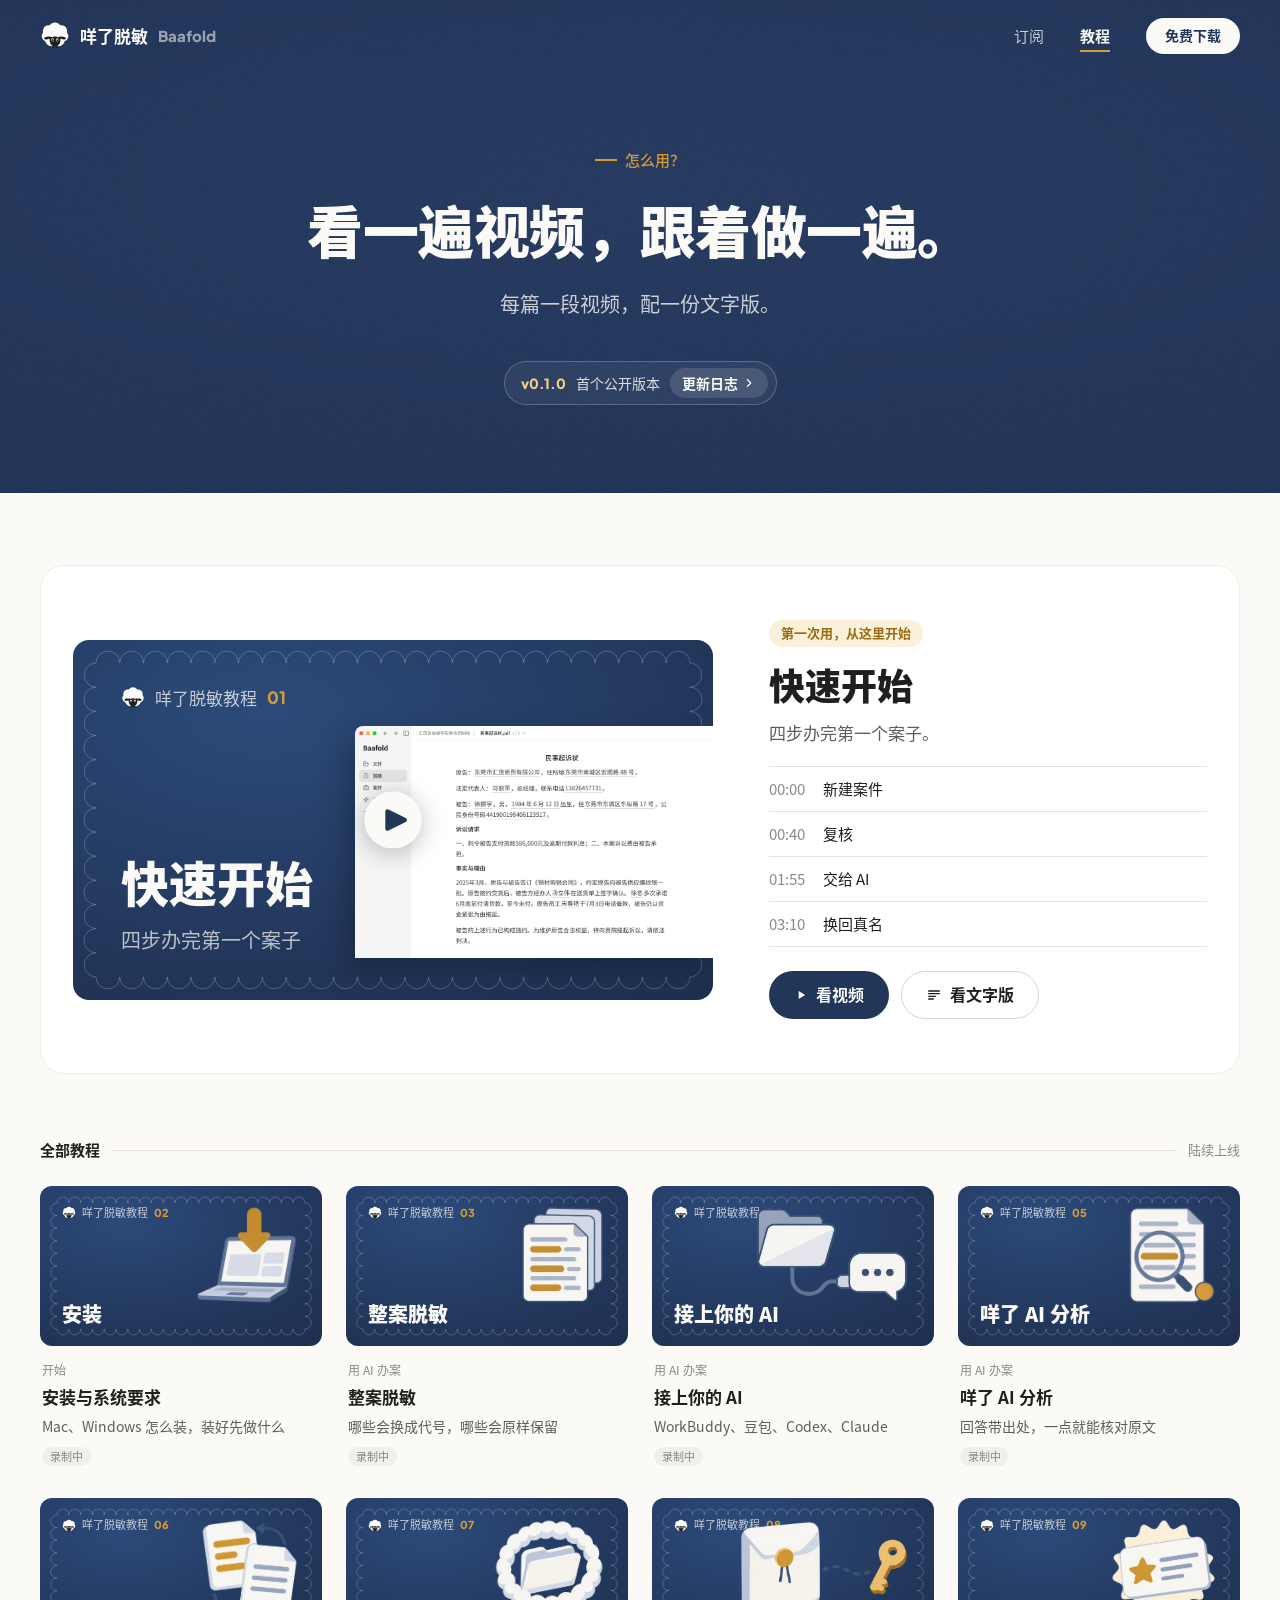
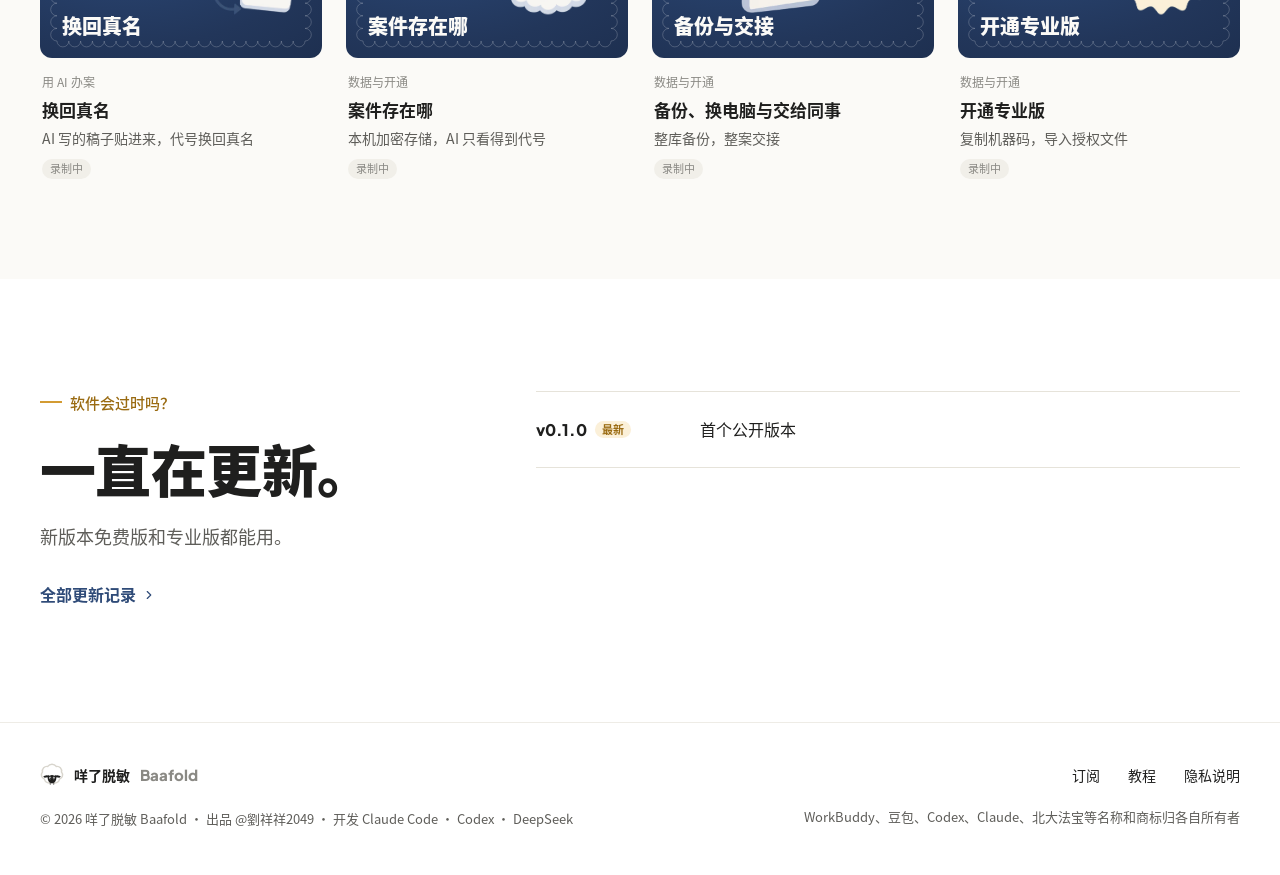
==== guide/index.html @ 8f6c22f1 "发布 v0.1.0（源码 3120e821）" ====
<!doctype html>
<html lang="zh-CN">
<head>
<meta charset="utf-8">
<meta name="viewport" content="width=device-width, initial-scale=1">
<title>教程：律师怎么安全地用 AI 办案｜咩了脱敏</title>
<meta name="description" content="咩了脱敏教程：每篇一段视频、一份文字版。快速开始四步办完第一个案子：新建案件、复核、交给 AI、换回真名。">
<link rel="canonical" href="https://www.baafold.com/guide/">
<meta property="og:title" content="教程：律师怎么安全地用 AI 办案｜咩了脱敏">
<meta property="og:description" content="咩了脱敏教程：每篇一段视频、一份文字版。快速开始四步办完第一个案子：新建案件、复核、交给 AI、换回真名。">
<meta property="og:type" content="website">
<meta property="og:site_name" content="咩了脱敏 Baafold">
<meta property="og:locale" content="zh_CN">
<meta property="og:url" content="https://www.baafold.com/guide/">
<meta property="og:image" content="https://www.baafold.com/assets/og.png">
<meta property="og:image:width" content="1200">
<meta property="og:image:height" content="630">
<meta name="theme-color" content="#22365A">
<link rel="icon" href="../assets/icons/favicon.ico" sizes="16x16 32x32 48x48">
<link rel="icon" href="../assets/icons/favicon.svg" type="image/svg+xml">
<link rel="apple-touch-icon" href="../assets/icons/apple-touch-icon.png">
<link rel="preload" href="../assets/fonts/sans-400.woff2" as="font" type="font/woff2" crossorigin>
<link rel="preload" href="../assets/fonts/sans-900.woff2" as="font" type="font/woff2" crossorigin>
<link rel="stylesheet" href="../assets/site.css">
<script>(function(){var d=document.documentElement,n=navigator;d.classList.add("js");var p=(n.userAgentData&&n.userAgentData.platform)||n.platform||"",u=n.userAgent||"";
var mob=/iPhone|iPad|iPod|Android|HarmonyOS|Mobile/i.test(u)||(/mac/i.test(p)&&n.maxTouchPoints>1);
d.setAttribute("data-os",mob?"mobile":/mac/i.test(p)?"mac":"win");
if(!(window.matchMedia&&matchMedia("(prefers-reduced-motion: reduce)").matches)&&"IntersectionObserver" in window)d.classList.add("anim");})();</script>

</head>
<body class="page-guide">
<header class="topbar is-top" data-topbar data-tone="dark">
  <div class="wrap topbar__in">
    <a class="brand" href="../index.html" aria-label="咩了脱敏首页"><svg xmlns="http://www.w3.org/2000/svg" width="30" height="29" aria-hidden="true" focusable="false" class="brand__sheep brand__sheep--d" viewBox="20 12 200 194"><rect x="99.0" y="168" width="14" height="26" rx="7.0" fill="#1F1F1E"/><rect x="127.0" y="168" width="14" height="26" rx="7.0" fill="#1F1F1E"/><path d="M155.58,40.93 A38.99,38.99 0 0 1 199.94,88.42 A36.78,36.78 0 0 1 184.11,147.64 A41.59,41.59 0 0 1 120.00,174.00 A41.59,41.59 0 0 1 55.89,147.64 A36.78,36.78 0 0 1 40.06,88.42 A38.99,38.99 0 0 1 84.42,40.93 A42.69,42.69 0 0 1 155.58,40.93 Z" fill="#FBFAF7" /><g transform="translate(0 0)"><ellipse cx="68.00" cy="126.00" rx="21.00" ry="9.00" fill="#1F1F1E" transform="rotate(-8 68.00 126.00)" /><ellipse cx="172.00" cy="126.00" rx="21.00" ry="9.00" fill="#1F1F1E" transform="rotate(8 172.00 126.00)" /><path d="M120.00,101.00 C151.08,101.00 157.00,115.76 157.00,132.16 C157.00,151.84 148.08,183.00 120.00,183.00 C91.92,183.00 83.00,151.84 83.00,132.16 C83.00,115.76 88.92,101.00 120.00,101.00 Z" fill="#1F1F1E"/><circle cx="100.00" cy="105.00" r="15.00" fill="#FBFAF7" /><circle cx="120.00" cy="99.00" r="17.00" fill="#FBFAF7" /><circle cx="140.00" cy="105.00" r="15.00" fill="#FBFAF7" /><ellipse cx="104.50" cy="138.00" rx="8.50" ry="11.00" fill="#FFFFFF" transform="rotate(0 104.50 138.00)" /><ellipse cx="105.52" cy="139.98" rx="5.61" ry="7.62" fill="#1F1F1E" transform="rotate(0 105.52 139.98)" /><circle cx="107.56" cy="135.58" r="2.04" fill="#FFFFFF" /><ellipse cx="135.50" cy="138.00" rx="8.50" ry="11.00" fill="#FFFFFF" transform="rotate(0 135.50 138.00)" /><ellipse cx="136.52" cy="139.98" rx="5.61" ry="7.62" fill="#1F1F1E" transform="rotate(0 136.52 139.98)" /><circle cx="138.56" cy="135.58" r="2.04" fill="#FFFFFF" /></g></svg><svg xmlns="http://www.w3.org/2000/svg" width="30" height="29" aria-hidden="true" focusable="false" class="brand__sheep brand__sheep--l" viewBox="20 12 200 194"><rect x="99.0" y="168" width="14" height="26" rx="7.0" fill="#1F1F1E"/><rect x="127.0" y="168" width="14" height="26" rx="7.0" fill="#1F1F1E"/><path d="M155.58,40.93 A38.99,38.99 0 0 1 199.94,88.42 A36.78,36.78 0 0 1 184.11,147.64 A41.59,41.59 0 0 1 120.00,174.00 A41.59,41.59 0 0 1 55.89,147.64 A36.78,36.78 0 0 1 40.06,88.42 A38.99,38.99 0 0 1 84.42,40.93 A42.69,42.69 0 0 1 155.58,40.93 Z" fill="#FFFFFF" stroke="#D8D5CD" stroke-width="12" /><g transform="translate(0 0)"><ellipse cx="68.00" cy="126.00" rx="21.00" ry="9.00" fill="#1F1F1E" transform="rotate(-8 68.00 126.00)" /><ellipse cx="172.00" cy="126.00" rx="21.00" ry="9.00" fill="#1F1F1E" transform="rotate(8 172.00 126.00)" /><path d="M120.00,101.00 C151.08,101.00 157.00,115.76 157.00,132.16 C157.00,151.84 148.08,183.00 120.00,183.00 C91.92,183.00 83.00,151.84 83.00,132.16 C83.00,115.76 88.92,101.00 120.00,101.00 Z" fill="#1F1F1E"/><circle cx="100.00" cy="105.00" r="15.00" fill="#FFFFFF" /><circle cx="120.00" cy="99.00" r="17.00" fill="#FFFFFF" /><circle cx="140.00" cy="105.00" r="15.00" fill="#FFFFFF" /><ellipse cx="104.50" cy="138.00" rx="8.50" ry="11.00" fill="#FFFFFF" transform="rotate(0 104.50 138.00)" /><ellipse cx="105.52" cy="139.98" rx="5.61" ry="7.62" fill="#1F1F1E" transform="rotate(0 105.52 139.98)" /><circle cx="107.56" cy="135.58" r="2.04" fill="#FFFFFF" /><ellipse cx="135.50" cy="138.00" rx="8.50" ry="11.00" fill="#FFFFFF" transform="rotate(0 135.50 138.00)" /><ellipse cx="136.52" cy="139.98" rx="5.61" ry="7.62" fill="#1F1F1E" transform="rotate(0 136.52 139.98)" /><circle cx="138.56" cy="135.58" r="2.04" fill="#FFFFFF" /></g></svg><span class="brand__zh">咩了脱敏</span><span class="brand__en">Baafold</span></a>
    <nav class="topbar__nav" aria-label="主菜单"><a class="nav-link" href="../pricing.html">订阅</a><a class="nav-link" href="../guide/index.html" aria-current="page">教程</a><a class="btn btn--light btn--sm os os-mac" href="#qr" data-qr aria-haspopup="dialog">免费下载</a><a class="btn btn--light btn--sm os os-win" href="#qr" data-qr aria-haspopup="dialog">免费下载</a><a class="btn btn--light btn--sm os os-any" href="#qr" data-qr aria-haspopup="dialog">免费下载</a></nav>
    <button class="menu-btn" type="button" aria-label="打开菜单" aria-expanded="false" aria-controls="m-menu" data-menu><svg class="ico" width="22" height="22" viewBox="0 0 24 24" fill="none" stroke="currentColor" stroke-width="2" stroke-linecap="round" stroke-linejoin="round" aria-hidden="true" focusable="false"><path d="M4 7h16M4 12h16M4 17h16"/></svg></button>
  </div>
  <nav class="m-menu" id="m-menu" aria-label="主菜单" hidden><a class="nav-link" href="../pricing.html">订阅</a><a class="nav-link" href="../guide/index.html" aria-current="page">教程</a><a class="btn btn--light btn--block os os-mac" href="#qr" data-qr aria-haspopup="dialog"><svg class="ico" width="15" height="15" viewBox="0 0 24 24" fill="currentColor" aria-hidden="true" focusable="false"><path d="M16.4 12.6c0-2.4 2-3.6 2.1-3.7-1.2-1.7-3-1.9-3.6-2-1.5-.2-3 .9-3.8.9-.8 0-2-.9-3.3-.9-1.7 0-3.3 1-4.2 2.5-1.8 3.1-.5 7.7 1.3 10.2.9 1.2 1.9 2.6 3.2 2.6 1.3-.1 1.8-.8 3.3-.8s2 .8 3.3.8c1.4 0 2.3-1.3 3.1-2.5 1-1.4 1.4-2.8 1.4-2.9 0 0-2.7-1-2.8-4.2zM14 5.3c.7-.8 1.2-2 1-3.1-1 0-2.2.7-2.9 1.5-.6.7-1.2 1.9-1 3 1.1.1 2.2-.6 2.9-1.4z"/></svg>免费下载 Mac 版</a><a class="btn btn--light btn--block os os-win" href="#qr" data-qr aria-haspopup="dialog"><svg class="ico" width="14" height="14" viewBox="0 0 24 24" fill="currentColor" aria-hidden="true" focusable="false"><path d="M3 5.5l7.5-1v7H3zM11.5 4.4L21 3v8.5h-9.5zM3 12.5h7.5v7L3 18.5zM11.5 12.5H21V21l-9.5-1.3z"/></svg>免费下载 Windows 版</a><a class="btn btn--light btn--block os os-any" href="#qr" data-qr aria-haspopup="dialog">免费下载</a></nav>
</header>
<main id="main">
<section class="g-hero ink" aria-labelledby="g1">
  <div class="wrap screen__in">
    <p class="q">怎么用？</p>
    <h1 class="h2" id="g1">看一遍视频，<br class="m-br">跟着做一遍。</h1>
    <p class="lead lead--dark">每篇一段视频，配一份文字版。</p>
    <a class="pill-log" href="../guide/changelog.html"><b class="pill-log__ver">v0.1.0</b><span class="pill-log__text">首个公开版本</span><span class="pill-log__go">更新日志<svg class="ico" width="14" height="14" viewBox="0 0 24 24" fill="none" stroke="currentColor" stroke-width="2" stroke-linecap="round" stroke-linejoin="round" aria-hidden="true" focusable="false"><path d="M9 6l6 6-6 6"/></svg></span></a>
  </div>
</section>

<section class="g-body paper">
  <div class="wrap">
    <article class="g-feature">
      <a class="g-feature__cover" href="start.html" aria-label="快速开始：看视频"><div class="cover cover--lg" data-num="01"><span class="cover__frame"><svg class="frame-svg" viewBox="0 0 620 340" preserveAspectRatio="none" aria-hidden="true" focusable="false"><path d="M13,13 A11.88,11.88 0 0 1 36.76,13.00 A11.88,11.88 0 0 1 60.52,13.00 A11.88,11.88 0 0 1 84.28,13.00 A11.88,11.88 0 0 1 108.04,13.00 A11.88,11.88 0 0 1 131.80,13.00 A11.88,11.88 0 0 1 155.56,13.00 A11.88,11.88 0 0 1 179.32,13.00 A11.88,11.88 0 0 1 203.08,13.00 A11.88,11.88 0 0 1 226.84,13.00 A11.88,11.88 0 0 1 250.60,13.00 A11.88,11.88 0 0 1 274.36,13.00 A11.88,11.88 0 0 1 298.12,13.00 A11.88,11.88 0 0 1 321.88,13.00 A11.88,11.88 0 0 1 345.64,13.00 A11.88,11.88 0 0 1 369.40,13.00 A11.88,11.88 0 0 1 393.16,13.00 A11.88,11.88 0 0 1 416.92,13.00 A11.88,11.88 0 0 1 440.68,13.00 A11.88,11.88 0 0 1 464.44,13.00 A11.88,11.88 0 0 1 488.20,13.00 A11.88,11.88 0 0 1 511.96,13.00 A11.88,11.88 0 0 1 535.72,13.00 A11.88,11.88 0 0 1 559.48,13.00 A11.88,11.88 0 0 1 583.24,13.00 A11.88,11.88 0 0 1 607.00,13.00 A12.08,12.08 0 0 1 607.00,37.15 A12.08,12.08 0 0 1 607.00,61.31 A12.08,12.08 0 0 1 607.00,85.46 A12.08,12.08 0 0 1 607.00,109.62 A12.08,12.08 0 0 1 607.00,133.77 A12.08,12.08 0 0 1 607.00,157.92 A12.08,12.08 0 0 1 607.00,182.08 A12.08,12.08 0 0 1 607.00,206.23 A12.08,12.08 0 0 1 607.00,230.38 A12.08,12.08 0 0 1 607.00,254.54 A12.08,12.08 0 0 1 607.00,278.69 A12.08,12.08 0 0 1 607.00,302.85 A12.08,12.08 0 0 1 607.00,327.00 A11.88,11.88 0 0 1 583.24,327.00 A11.88,11.88 0 0 1 559.48,327.00 A11.88,11.88 0 0 1 535.72,327.00 A11.88,11.88 0 0 1 511.96,327.00 A11.88,11.88 0 0 1 488.20,327.00 A11.88,11.88 0 0 1 464.44,327.00 A11.88,11.88 0 0 1 440.68,327.00 A11.88,11.88 0 0 1 416.92,327.00 A11.88,11.88 0 0 1 393.16,327.00 A11.88,11.88 0 0 1 369.40,327.00 A11.88,11.88 0 0 1 345.64,327.00 A11.88,11.88 0 0 1 321.88,327.00 A11.88,11.88 0 0 1 298.12,327.00 A11.88,11.88 0 0 1 274.36,327.00 A11.88,11.88 0 0 1 250.60,327.00 A11.88,11.88 0 0 1 226.84,327.00 A11.88,11.88 0 0 1 203.08,327.00 A11.88,11.88 0 0 1 179.32,327.00 A11.88,11.88 0 0 1 155.56,327.00 A11.88,11.88 0 0 1 131.80,327.00 A11.88,11.88 0 0 1 108.04,327.00 A11.88,11.88 0 0 1 84.28,327.00 A11.88,11.88 0 0 1 60.52,327.00 A11.88,11.88 0 0 1 36.76,327.00 A11.88,11.88 0 0 1 13.00,327.00 A12.08,12.08 0 0 1 13.00,302.85 A12.08,12.08 0 0 1 13.00,278.69 A12.08,12.08 0 0 1 13.00,254.54 A12.08,12.08 0 0 1 13.00,230.38 A12.08,12.08 0 0 1 13.00,206.23 A12.08,12.08 0 0 1 13.00,182.08 A12.08,12.08 0 0 1 13.00,157.92 A12.08,12.08 0 0 1 13.00,133.77 A12.08,12.08 0 0 1 13.00,109.62 A12.08,12.08 0 0 1 13.00,85.46 A12.08,12.08 0 0 1 13.00,61.31 A12.08,12.08 0 0 1 13.00,37.15 A12.08,12.08 0 0 1 13.00,13.00 Z" fill="none" stroke="rgba(251,250,247,.22)" stroke-width="1" vector-effect="non-scaling-stroke"/></svg></span><span class="cover__tag"><svg xmlns="http://www.w3.org/2000/svg" width="30" height="29" aria-hidden="true" focusable="false" viewBox="20 12 200 194"><rect x="99.0" y="168" width="14" height="26" rx="7.0" fill="#1F1F1E"/><rect x="127.0" y="168" width="14" height="26" rx="7.0" fill="#1F1F1E"/><path d="M155.58,40.93 A38.99,38.99 0 0 1 199.94,88.42 A36.78,36.78 0 0 1 184.11,147.64 A41.59,41.59 0 0 1 120.00,174.00 A41.59,41.59 0 0 1 55.89,147.64 A36.78,36.78 0 0 1 40.06,88.42 A38.99,38.99 0 0 1 84.42,40.93 A42.69,42.69 0 0 1 155.58,40.93 Z" fill="#FBFAF7" /><g transform="translate(0 0)"><ellipse cx="68.00" cy="126.00" rx="21.00" ry="9.00" fill="#1F1F1E" transform="rotate(-8 68.00 126.00)" /><ellipse cx="172.00" cy="126.00" rx="21.00" ry="9.00" fill="#1F1F1E" transform="rotate(8 172.00 126.00)" /><path d="M120.00,101.00 C151.08,101.00 157.00,115.76 157.00,132.16 C157.00,151.84 148.08,183.00 120.00,183.00 C91.92,183.00 83.00,151.84 83.00,132.16 C83.00,115.76 88.92,101.00 120.00,101.00 Z" fill="#1F1F1E"/><circle cx="100.00" cy="105.00" r="15.00" fill="#FBFAF7" /><circle cx="120.00" cy="99.00" r="17.00" fill="#FBFAF7" /><circle cx="140.00" cy="105.00" r="15.00" fill="#FBFAF7" /><ellipse cx="104.50" cy="138.00" rx="8.50" ry="11.00" fill="#FFFFFF" transform="rotate(0 104.50 138.00)" /><ellipse cx="105.52" cy="139.98" rx="5.61" ry="7.62" fill="#1F1F1E" transform="rotate(0 105.52 139.98)" /><circle cx="107.56" cy="135.58" r="2.04" fill="#FFFFFF" /><ellipse cx="135.50" cy="138.00" rx="8.50" ry="11.00" fill="#FFFFFF" transform="rotate(0 135.50 138.00)" /><ellipse cx="136.52" cy="139.98" rx="5.61" ry="7.62" fill="#1F1F1E" transform="rotate(0 136.52 139.98)" /><circle cx="138.56" cy="135.58" r="2.04" fill="#FFFFFF" /></g></svg>咩了脱敏教程 <b>01</b></span><img class="cover__shot" src="../assets/img/guide-start.webp" alt="" loading="lazy"><span class="cover__title">快速开始</span><span class="cover__sub">四步办完第一个案子</span></div><span class="play-btn play-btn--static" aria-hidden="true"><svg class="play-round" viewBox="0 0 64 64" aria-hidden="true" focusable="false"><circle cx="32" cy="32" r="32" fill="#FBFAF7"/><path class="play-round__tri" d="M25.86 22.40 L45.06 32.00 L25.86 41.60 Z" fill="#22365A" stroke="#22365A" stroke-width="4.80" stroke-linejoin="round"/></svg></span></a>
      <div class="g-feature__body">
        <span class="tag-amber">第一次用，从这里开始</span>
        <h2 class="g-feature__title">快速开始</h2>
        <p class="g-feature__desc">四步办完第一个案子。</p>
        <ol class="g-feature__steps pc-only"><li><span>00:00</span>新建案件</li><li><span>00:40</span>复核</li><li><span>01:55</span>交给 AI</li><li><span>03:10</span>换回真名</li></ol>
        <div class="g-feature__cta"><a class="btn btn--dark" href="start.html#video"><svg class="ico" width="14" height="14" viewBox="0 0 24 24" fill="currentColor" aria-hidden="true" focusable="false"><path d="M8 5v14l11-7z"/></svg>看视频</a><a class="btn btn--line" href="start.html#text"><svg class="ico" width="16" height="16" viewBox="0 0 24 24" fill="none" stroke="currentColor" stroke-width="2" stroke-linecap="round" stroke-linejoin="round" aria-hidden="true" focusable="false"><path d="M4 6h16M4 10h16M4 14h10M4 18h7"/></svg>看文字版</a></div>
      </div>
    </article>

    <p class="rule-title g-all"><b>全部教程</b><i></i><span>陆续上线</span></p>
    <div class="g-grid" data-more-wrap><article class="g-card"><div class="cover cover--sm" data-num="02"><span class="cover__frame"><svg class="frame-svg" viewBox="0 0 262 140" preserveAspectRatio="none" aria-hidden="true" focusable="false"><path d="M7,7 A5.90,5.90 0 0 1 18.81,7.00 A5.90,5.90 0 0 1 30.62,7.00 A5.90,5.90 0 0 1 42.43,7.00 A5.90,5.90 0 0 1 54.24,7.00 A5.90,5.90 0 0 1 66.05,7.00 A5.90,5.90 0 0 1 77.86,7.00 A5.90,5.90 0 0 1 89.67,7.00 A5.90,5.90 0 0 1 101.48,7.00 A5.90,5.90 0 0 1 113.29,7.00 A5.90,5.90 0 0 1 125.10,7.00 A5.90,5.90 0 0 1 136.90,7.00 A5.90,5.90 0 0 1 148.71,7.00 A5.90,5.90 0 0 1 160.52,7.00 A5.90,5.90 0 0 1 172.33,7.00 A5.90,5.90 0 0 1 184.14,7.00 A5.90,5.90 0 0 1 195.95,7.00 A5.90,5.90 0 0 1 207.76,7.00 A5.90,5.90 0 0 1 219.57,7.00 A5.90,5.90 0 0 1 231.38,7.00 A5.90,5.90 0 0 1 243.19,7.00 A5.90,5.90 0 0 1 255.00,7.00 A6.30,6.30 0 0 1 255.00,19.60 A6.30,6.30 0 0 1 255.00,32.20 A6.30,6.30 0 0 1 255.00,44.80 A6.30,6.30 0 0 1 255.00,57.40 A6.30,6.30 0 0 1 255.00,70.00 A6.30,6.30 0 0 1 255.00,82.60 A6.30,6.30 0 0 1 255.00,95.20 A6.30,6.30 0 0 1 255.00,107.80 A6.30,6.30 0 0 1 255.00,120.40 A6.30,6.30 0 0 1 255.00,133.00 A5.90,5.90 0 0 1 243.19,133.00 A5.90,5.90 0 0 1 231.38,133.00 A5.90,5.90 0 0 1 219.57,133.00 A5.90,5.90 0 0 1 207.76,133.00 A5.90,5.90 0 0 1 195.95,133.00 A5.90,5.90 0 0 1 184.14,133.00 A5.90,5.90 0 0 1 172.33,133.00 A5.90,5.90 0 0 1 160.52,133.00 A5.90,5.90 0 0 1 148.71,133.00 A5.90,5.90 0 0 1 136.90,133.00 A5.90,5.90 0 0 1 125.10,133.00 A5.90,5.90 0 0 1 113.29,133.00 A5.90,5.90 0 0 1 101.48,133.00 A5.90,5.90 0 0 1 89.67,133.00 A5.90,5.90 0 0 1 77.86,133.00 A5.90,5.90 0 0 1 66.05,133.00 A5.90,5.90 0 0 1 54.24,133.00 A5.90,5.90 0 0 1 42.43,133.00 A5.90,5.90 0 0 1 30.62,133.00 A5.90,5.90 0 0 1 18.81,133.00 A5.90,5.90 0 0 1 7.00,133.00 A6.30,6.30 0 0 1 7.00,120.40 A6.30,6.30 0 0 1 7.00,107.80 A6.30,6.30 0 0 1 7.00,95.20 A6.30,6.30 0 0 1 7.00,82.60 A6.30,6.30 0 0 1 7.00,70.00 A6.30,6.30 0 0 1 7.00,57.40 A6.30,6.30 0 0 1 7.00,44.80 A6.30,6.30 0 0 1 7.00,32.20 A6.30,6.30 0 0 1 7.00,19.60 A6.30,6.30 0 0 1 7.00,7.00 Z" fill="none" stroke="rgba(251,250,247,.2)" stroke-width="1" vector-effect="non-scaling-stroke"/></svg></span><span class="cover__tag"><svg xmlns="http://www.w3.org/2000/svg" width="30" height="29" aria-hidden="true" focusable="false" viewBox="20 12 200 194"><rect x="99.0" y="168" width="14" height="26" rx="7.0" fill="#1F1F1E"/><rect x="127.0" y="168" width="14" height="26" rx="7.0" fill="#1F1F1E"/><path d="M155.58,40.93 A38.99,38.99 0 0 1 199.94,88.42 A36.78,36.78 0 0 1 184.11,147.64 A41.59,41.59 0 0 1 120.00,174.00 A41.59,41.59 0 0 1 55.89,147.64 A36.78,36.78 0 0 1 40.06,88.42 A38.99,38.99 0 0 1 84.42,40.93 A42.69,42.69 0 0 1 155.58,40.93 Z" fill="#FBFAF7" /><g transform="translate(0 0)"><ellipse cx="68.00" cy="126.00" rx="21.00" ry="9.00" fill="#1F1F1E" transform="rotate(-8 68.00 126.00)" /><ellipse cx="172.00" cy="126.00" rx="21.00" ry="9.00" fill="#1F1F1E" transform="rotate(8 172.00 126.00)" /><path d="M120.00,101.00 C151.08,101.00 157.00,115.76 157.00,132.16 C157.00,151.84 148.08,183.00 120.00,183.00 C91.92,183.00 83.00,151.84 83.00,132.16 C83.00,115.76 88.92,101.00 120.00,101.00 Z" fill="#1F1F1E"/><circle cx="100.00" cy="105.00" r="15.00" fill="#FBFAF7" /><circle cx="120.00" cy="99.00" r="17.00" fill="#FBFAF7" /><circle cx="140.00" cy="105.00" r="15.00" fill="#FBFAF7" /><ellipse cx="104.50" cy="138.00" rx="8.50" ry="11.00" fill="#FFFFFF" transform="rotate(0 104.50 138.00)" /><ellipse cx="105.52" cy="139.98" rx="5.61" ry="7.62" fill="#1F1F1E" transform="rotate(0 105.52 139.98)" /><circle cx="107.56" cy="135.58" r="2.04" fill="#FFFFFF" /><ellipse cx="135.50" cy="138.00" rx="8.50" ry="11.00" fill="#FFFFFF" transform="rotate(0 135.50 138.00)" /><ellipse cx="136.52" cy="139.98" rx="5.61" ry="7.62" fill="#1F1F1E" transform="rotate(0 136.52 139.98)" /><circle cx="138.56" cy="135.58" r="2.04" fill="#FFFFFF" /></g></svg>咩了脱敏教程 <b>02</b></span><img class="cover__art" src="../assets/covers/02.webp" alt="" loading="lazy"><span class="cover__title">安装</span></div><div class="g-card__body"><p class="g-card__group">开始</p><h3 class="g-card__title">安装与系统要求</h3><p class="g-card__desc">Mac、Windows 怎么装，装好先做什么</p><span class="tag-rec">录制中</span></div></article><article class="g-card"><div class="cover cover--sm" data-num="03"><span class="cover__frame"><svg class="frame-svg" viewBox="0 0 262 140" preserveAspectRatio="none" aria-hidden="true" focusable="false"><path d="M7,7 A5.90,5.90 0 0 1 18.81,7.00 A5.90,5.90 0 0 1 30.62,7.00 A5.90,5.90 0 0 1 42.43,7.00 A5.90,5.90 0 0 1 54.24,7.00 A5.90,5.90 0 0 1 66.05,7.00 A5.90,5.90 0 0 1 77.86,7.00 A5.90,5.90 0 0 1 89.67,7.00 A5.90,5.90 0 0 1 101.48,7.00 A5.90,5.90 0 0 1 113.29,7.00 A5.90,5.90 0 0 1 125.10,7.00 A5.90,5.90 0 0 1 136.90,7.00 A5.90,5.90 0 0 1 148.71,7.00 A5.90,5.90 0 0 1 160.52,7.00 A5.90,5.90 0 0 1 172.33,7.00 A5.90,5.90 0 0 1 184.14,7.00 A5.90,5.90 0 0 1 195.95,7.00 A5.90,5.90 0 0 1 207.76,7.00 A5.90,5.90 0 0 1 219.57,7.00 A5.90,5.90 0 0 1 231.38,7.00 A5.90,5.90 0 0 1 243.19,7.00 A5.90,5.90 0 0 1 255.00,7.00 A6.30,6.30 0 0 1 255.00,19.60 A6.30,6.30 0 0 1 255.00,32.20 A6.30,6.30 0 0 1 255.00,44.80 A6.30,6.30 0 0 1 255.00,57.40 A6.30,6.30 0 0 1 255.00,70.00 A6.30,6.30 0 0 1 255.00,82.60 A6.30,6.30 0 0 1 255.00,95.20 A6.30,6.30 0 0 1 255.00,107.80 A6.30,6.30 0 0 1 255.00,120.40 A6.30,6.30 0 0 1 255.00,133.00 A5.90,5.90 0 0 1 243.19,133.00 A5.90,5.90 0 0 1 231.38,133.00 A5.90,5.90 0 0 1 219.57,133.00 A5.90,5.90 0 0 1 207.76,133.00 A5.90,5.90 0 0 1 195.95,133.00 A5.90,5.90 0 0 1 184.14,133.00 A5.90,5.90 0 0 1 172.33,133.00 A5.90,5.90 0 0 1 160.52,133.00 A5.90,5.90 0 0 1 148.71,133.00 A5.90,5.90 0 0 1 136.90,133.00 A5.90,5.90 0 0 1 125.10,133.00 A5.90,5.90 0 0 1 113.29,133.00 A5.90,5.90 0 0 1 101.48,133.00 A5.90,5.90 0 0 1 89.67,133.00 A5.90,5.90 0 0 1 77.86,133.00 A5.90,5.90 0 0 1 66.05,133.00 A5.90,5.90 0 0 1 54.24,133.00 A5.90,5.90 0 0 1 42.43,133.00 A5.90,5.90 0 0 1 30.62,133.00 A5.90,5.90 0 0 1 18.81,133.00 A5.90,5.90 0 0 1 7.00,133.00 A6.30,6.30 0 0 1 7.00,120.40 A6.30,6.30 0 0 1 7.00,107.80 A6.30,6.30 0 0 1 7.00,95.20 A6.30,6.30 0 0 1 7.00,82.60 A6.30,6.30 0 0 1 7.00,70.00 A6.30,6.30 0 0 1 7.00,57.40 A6.30,6.30 0 0 1 7.00,44.80 A6.30,6.30 0 0 1 7.00,32.20 A6.30,6.30 0 0 1 7.00,19.60 A6.30,6.30 0 0 1 7.00,7.00 Z" fill="none" stroke="rgba(251,250,247,.2)" stroke-width="1" vector-effect="non-scaling-stroke"/></svg></span><span class="cover__tag"><svg xmlns="http://www.w3.org/2000/svg" width="30" height="29" aria-hidden="true" focusable="false" viewBox="20 12 200 194"><rect x="99.0" y="168" width="14" height="26" rx="7.0" fill="#1F1F1E"/><rect x="127.0" y="168" width="14" height="26" rx="7.0" fill="#1F1F1E"/><path d="M155.58,40.93 A38.99,38.99 0 0 1 199.94,88.42 A36.78,36.78 0 0 1 184.11,147.64 A41.59,41.59 0 0 1 120.00,174.00 A41.59,41.59 0 0 1 55.89,147.64 A36.78,36.78 0 0 1 40.06,88.42 A38.99,38.99 0 0 1 84.42,40.93 A42.69,42.69 0 0 1 155.58,40.93 Z" fill="#FBFAF7" /><g transform="translate(0 0)"><ellipse cx="68.00" cy="126.00" rx="21.00" ry="9.00" fill="#1F1F1E" transform="rotate(-8 68.00 126.00)" /><ellipse cx="172.00" cy="126.00" rx="21.00" ry="9.00" fill="#1F1F1E" transform="rotate(8 172.00 126.00)" /><path d="M120.00,101.00 C151.08,101.00 157.00,115.76 157.00,132.16 C157.00,151.84 148.08,183.00 120.00,183.00 C91.92,183.00 83.00,151.84 83.00,132.16 C83.00,115.76 88.92,101.00 120.00,101.00 Z" fill="#1F1F1E"/><circle cx="100.00" cy="105.00" r="15.00" fill="#FBFAF7" /><circle cx="120.00" cy="99.00" r="17.00" fill="#FBFAF7" /><circle cx="140.00" cy="105.00" r="15.00" fill="#FBFAF7" /><ellipse cx="104.50" cy="138.00" rx="8.50" ry="11.00" fill="#FFFFFF" transform="rotate(0 104.50 138.00)" /><ellipse cx="105.52" cy="139.98" rx="5.61" ry="7.62" fill="#1F1F1E" transform="rotate(0 105.52 139.98)" /><circle cx="107.56" cy="135.58" r="2.04" fill="#FFFFFF" /><ellipse cx="135.50" cy="138.00" rx="8.50" ry="11.00" fill="#FFFFFF" transform="rotate(0 135.50 138.00)" /><ellipse cx="136.52" cy="139.98" rx="5.61" ry="7.62" fill="#1F1F1E" transform="rotate(0 136.52 139.98)" /><circle cx="138.56" cy="135.58" r="2.04" fill="#FFFFFF" /></g></svg>咩了脱敏教程 <b>03</b></span><img class="cover__art" src="../assets/covers/03.webp" alt="" loading="lazy"><span class="cover__title">整案脱敏</span></div><div class="g-card__body"><p class="g-card__group">用 AI 办案</p><h3 class="g-card__title">整案脱敏</h3><p class="g-card__desc">哪些会换成代号，哪些会原样保留</p><span class="tag-rec">录制中</span></div></article><article class="g-card"><div class="cover cover--sm" data-num="04"><span class="cover__frame"><svg class="frame-svg" viewBox="0 0 262 140" preserveAspectRatio="none" aria-hidden="true" focusable="false"><path d="M7,7 A5.90,5.90 0 0 1 18.81,7.00 A5.90,5.90 0 0 1 30.62,7.00 A5.90,5.90 0 0 1 42.43,7.00 A5.90,5.90 0 0 1 54.24,7.00 A5.90,5.90 0 0 1 66.05,7.00 A5.90,5.90 0 0 1 77.86,7.00 A5.90,5.90 0 0 1 89.67,7.00 A5.90,5.90 0 0 1 101.48,7.00 A5.90,5.90 0 0 1 113.29,7.00 A5.90,5.90 0 0 1 125.10,7.00 A5.90,5.90 0 0 1 136.90,7.00 A5.90,5.90 0 0 1 148.71,7.00 A5.90,5.90 0 0 1 160.52,7.00 A5.90,5.90 0 0 1 172.33,7.00 A5.90,5.90 0 0 1 184.14,7.00 A5.90,5.90 0 0 1 195.95,7.00 A5.90,5.90 0 0 1 207.76,7.00 A5.90,5.90 0 0 1 219.57,7.00 A5.90,5.90 0 0 1 231.38,7.00 A5.90,5.90 0 0 1 243.19,7.00 A5.90,5.90 0 0 1 255.00,7.00 A6.30,6.30 0 0 1 255.00,19.60 A6.30,6.30 0 0 1 255.00,32.20 A6.30,6.30 0 0 1 255.00,44.80 A6.30,6.30 0 0 1 255.00,57.40 A6.30,6.30 0 0 1 255.00,70.00 A6.30,6.30 0 0 1 255.00,82.60 A6.30,6.30 0 0 1 255.00,95.20 A6.30,6.30 0 0 1 255.00,107.80 A6.30,6.30 0 0 1 255.00,120.40 A6.30,6.30 0 0 1 255.00,133.00 A5.90,5.90 0 0 1 243.19,133.00 A5.90,5.90 0 0 1 231.38,133.00 A5.90,5.90 0 0 1 219.57,133.00 A5.90,5.90 0 0 1 207.76,133.00 A5.90,5.90 0 0 1 195.95,133.00 A5.90,5.90 0 0 1 184.14,133.00 A5.90,5.90 0 0 1 172.33,133.00 A5.90,5.90 0 0 1 160.52,133.00 A5.90,5.90 0 0 1 148.71,133.00 A5.90,5.90 0 0 1 136.90,133.00 A5.90,5.90 0 0 1 125.10,133.00 A5.90,5.90 0 0 1 113.29,133.00 A5.90,5.90 0 0 1 101.48,133.00 A5.90,5.90 0 0 1 89.67,133.00 A5.90,5.90 0 0 1 77.86,133.00 A5.90,5.90 0 0 1 66.05,133.00 A5.90,5.90 0 0 1 54.24,133.00 A5.90,5.90 0 0 1 42.43,133.00 A5.90,5.90 0 0 1 30.62,133.00 A5.90,5.90 0 0 1 18.81,133.00 A5.90,5.90 0 0 1 7.00,133.00 A6.30,6.30 0 0 1 7.00,120.40 A6.30,6.30 0 0 1 7.00,107.80 A6.30,6.30 0 0 1 7.00,95.20 A6.30,6.30 0 0 1 7.00,82.60 A6.30,6.30 0 0 1 7.00,70.00 A6.30,6.30 0 0 1 7.00,57.40 A6.30,6.30 0 0 1 7.00,44.80 A6.30,6.30 0 0 1 7.00,32.20 A6.30,6.30 0 0 1 7.00,19.60 A6.30,6.30 0 0 1 7.00,7.00 Z" fill="none" stroke="rgba(251,250,247,.2)" stroke-width="1" vector-effect="non-scaling-stroke"/></svg></span><span class="cover__tag"><svg xmlns="http://www.w3.org/2000/svg" width="30" height="29" aria-hidden="true" focusable="false" viewBox="20 12 200 194"><rect x="99.0" y="168" width="14" height="26" rx="7.0" fill="#1F1F1E"/><rect x="127.0" y="168" width="14" height="26" rx="7.0" fill="#1F1F1E"/><path d="M155.58,40.93 A38.99,38.99 0 0 1 199.94,88.42 A36.78,36.78 0 0 1 184.11,147.64 A41.59,41.59 0 0 1 120.00,174.00 A41.59,41.59 0 0 1 55.89,147.64 A36.78,36.78 0 0 1 40.06,88.42 A38.99,38.99 0 0 1 84.42,40.93 A42.69,42.69 0 0 1 155.58,40.93 Z" fill="#FBFAF7" /><g transform="translate(0 0)"><ellipse cx="68.00" cy="126.00" rx="21.00" ry="9.00" fill="#1F1F1E" transform="rotate(-8 68.00 126.00)" /><ellipse cx="172.00" cy="126.00" rx="21.00" ry="9.00" fill="#1F1F1E" transform="rotate(8 172.00 126.00)" /><path d="M120.00,101.00 C151.08,101.00 157.00,115.76 157.00,132.16 C157.00,151.84 148.08,183.00 120.00,183.00 C91.92,183.00 83.00,151.84 83.00,132.16 C83.00,115.76 88.92,101.00 120.00,101.00 Z" fill="#1F1F1E"/><circle cx="100.00" cy="105.00" r="15.00" fill="#FBFAF7" /><circle cx="120.00" cy="99.00" r="17.00" fill="#FBFAF7" /><circle cx="140.00" cy="105.00" r="15.00" fill="#FBFAF7" /><ellipse cx="104.50" cy="138.00" rx="8.50" ry="11.00" fill="#FFFFFF" transform="rotate(0 104.50 138.00)" /><ellipse cx="105.52" cy="139.98" rx="5.61" ry="7.62" fill="#1F1F1E" transform="rotate(0 105.52 139.98)" /><circle cx="107.56" cy="135.58" r="2.04" fill="#FFFFFF" /><ellipse cx="135.50" cy="138.00" rx="8.50" ry="11.00" fill="#FFFFFF" transform="rotate(0 135.50 138.00)" /><ellipse cx="136.52" cy="139.98" rx="5.61" ry="7.62" fill="#1F1F1E" transform="rotate(0 136.52 139.98)" /><circle cx="138.56" cy="135.58" r="2.04" fill="#FFFFFF" /></g></svg>咩了脱敏教程 <b>04</b></span><img class="cover__art" src="../assets/covers/04.webp" alt="" loading="lazy"><span class="cover__title">接上你的 AI</span></div><div class="g-card__body"><p class="g-card__group">用 AI 办案</p><h3 class="g-card__title">接上你的 AI</h3><p class="g-card__desc">WorkBuddy、豆包、Codex、Claude</p><span class="tag-rec">录制中</span></div></article><article class="g-card g-card--fade"><div class="cover cover--sm" data-num="05"><span class="cover__frame"><svg class="frame-svg" viewBox="0 0 262 140" preserveAspectRatio="none" aria-hidden="true" focusable="false"><path d="M7,7 A5.90,5.90 0 0 1 18.81,7.00 A5.90,5.90 0 0 1 30.62,7.00 A5.90,5.90 0 0 1 42.43,7.00 A5.90,5.90 0 0 1 54.24,7.00 A5.90,5.90 0 0 1 66.05,7.00 A5.90,5.90 0 0 1 77.86,7.00 A5.90,5.90 0 0 1 89.67,7.00 A5.90,5.90 0 0 1 101.48,7.00 A5.90,5.90 0 0 1 113.29,7.00 A5.90,5.90 0 0 1 125.10,7.00 A5.90,5.90 0 0 1 136.90,7.00 A5.90,5.90 0 0 1 148.71,7.00 A5.90,5.90 0 0 1 160.52,7.00 A5.90,5.90 0 0 1 172.33,7.00 A5.90,5.90 0 0 1 184.14,7.00 A5.90,5.90 0 0 1 195.95,7.00 A5.90,5.90 0 0 1 207.76,7.00 A5.90,5.90 0 0 1 219.57,7.00 A5.90,5.90 0 0 1 231.38,7.00 A5.90,5.90 0 0 1 243.19,7.00 A5.90,5.90 0 0 1 255.00,7.00 A6.30,6.30 0 0 1 255.00,19.60 A6.30,6.30 0 0 1 255.00,32.20 A6.30,6.30 0 0 1 255.00,44.80 A6.30,6.30 0 0 1 255.00,57.40 A6.30,6.30 0 0 1 255.00,70.00 A6.30,6.30 0 0 1 255.00,82.60 A6.30,6.30 0 0 1 255.00,95.20 A6.30,6.30 0 0 1 255.00,107.80 A6.30,6.30 0 0 1 255.00,120.40 A6.30,6.30 0 0 1 255.00,133.00 A5.90,5.90 0 0 1 243.19,133.00 A5.90,5.90 0 0 1 231.38,133.00 A5.90,5.90 0 0 1 219.57,133.00 A5.90,5.90 0 0 1 207.76,133.00 A5.90,5.90 0 0 1 195.95,133.00 A5.90,5.90 0 0 1 184.14,133.00 A5.90,5.90 0 0 1 172.33,133.00 A5.90,5.90 0 0 1 160.52,133.00 A5.90,5.90 0 0 1 148.71,133.00 A5.90,5.90 0 0 1 136.90,133.00 A5.90,5.90 0 0 1 125.10,133.00 A5.90,5.90 0 0 1 113.29,133.00 A5.90,5.90 0 0 1 101.48,133.00 A5.90,5.90 0 0 1 89.67,133.00 A5.90,5.90 0 0 1 77.86,133.00 A5.90,5.90 0 0 1 66.05,133.00 A5.90,5.90 0 0 1 54.24,133.00 A5.90,5.90 0 0 1 42.43,133.00 A5.90,5.90 0 0 1 30.62,133.00 A5.90,5.90 0 0 1 18.81,133.00 A5.90,5.90 0 0 1 7.00,133.00 A6.30,6.30 0 0 1 7.00,120.40 A6.30,6.30 0 0 1 7.00,107.80 A6.30,6.30 0 0 1 7.00,95.20 A6.30,6.30 0 0 1 7.00,82.60 A6.30,6.30 0 0 1 7.00,70.00 A6.30,6.30 0 0 1 7.00,57.40 A6.30,6.30 0 0 1 7.00,44.80 A6.30,6.30 0 0 1 7.00,32.20 A6.30,6.30 0 0 1 7.00,19.60 A6.30,6.30 0 0 1 7.00,7.00 Z" fill="none" stroke="rgba(251,250,247,.2)" stroke-width="1" vector-effect="non-scaling-stroke"/></svg></span><span class="cover__tag"><svg xmlns="http://www.w3.org/2000/svg" width="30" height="29" aria-hidden="true" focusable="false" viewBox="20 12 200 194"><rect x="99.0" y="168" width="14" height="26" rx="7.0" fill="#1F1F1E"/><rect x="127.0" y="168" width="14" height="26" rx="7.0" fill="#1F1F1E"/><path d="M155.58,40.93 A38.99,38.99 0 0 1 199.94,88.42 A36.78,36.78 0 0 1 184.11,147.64 A41.59,41.59 0 0 1 120.00,174.00 A41.59,41.59 0 0 1 55.89,147.64 A36.78,36.78 0 0 1 40.06,88.42 A38.99,38.99 0 0 1 84.42,40.93 A42.69,42.69 0 0 1 155.58,40.93 Z" fill="#FBFAF7" /><g transform="translate(0 0)"><ellipse cx="68.00" cy="126.00" rx="21.00" ry="9.00" fill="#1F1F1E" transform="rotate(-8 68.00 126.00)" /><ellipse cx="172.00" cy="126.00" rx="21.00" ry="9.00" fill="#1F1F1E" transform="rotate(8 172.00 126.00)" /><path d="M120.00,101.00 C151.08,101.00 157.00,115.76 157.00,132.16 C157.00,151.84 148.08,183.00 120.00,183.00 C91.92,183.00 83.00,151.84 83.00,132.16 C83.00,115.76 88.92,101.00 120.00,101.00 Z" fill="#1F1F1E"/><circle cx="100.00" cy="105.00" r="15.00" fill="#FBFAF7" /><circle cx="120.00" cy="99.00" r="17.00" fill="#FBFAF7" /><circle cx="140.00" cy="105.00" r="15.00" fill="#FBFAF7" /><ellipse cx="104.50" cy="138.00" rx="8.50" ry="11.00" fill="#FFFFFF" transform="rotate(0 104.50 138.00)" /><ellipse cx="105.52" cy="139.98" rx="5.61" ry="7.62" fill="#1F1F1E" transform="rotate(0 105.52 139.98)" /><circle cx="107.56" cy="135.58" r="2.04" fill="#FFFFFF" /><ellipse cx="135.50" cy="138.00" rx="8.50" ry="11.00" fill="#FFFFFF" transform="rotate(0 135.50 138.00)" /><ellipse cx="136.52" cy="139.98" rx="5.61" ry="7.62" fill="#1F1F1E" transform="rotate(0 136.52 139.98)" /><circle cx="138.56" cy="135.58" r="2.04" fill="#FFFFFF" /></g></svg>咩了脱敏教程 <b>05</b></span><img class="cover__art" src="../assets/covers/05.webp" alt="" loading="lazy"><span class="cover__title">咩了 AI 分析</span></div><div class="g-card__body"><p class="g-card__group">用 AI 办案</p><h3 class="g-card__title">咩了 AI 分析</h3><p class="g-card__desc">回答带出处，一点就能核对原文</p><span class="tag-rec">录制中</span></div></article><div class="more" data-more><div class="more__in"><article class="g-card"><div class="cover cover--sm" data-num="06"><span class="cover__frame"><svg class="frame-svg" viewBox="0 0 262 140" preserveAspectRatio="none" aria-hidden="true" focusable="false"><path d="M7,7 A5.90,5.90 0 0 1 18.81,7.00 A5.90,5.90 0 0 1 30.62,7.00 A5.90,5.90 0 0 1 42.43,7.00 A5.90,5.90 0 0 1 54.24,7.00 A5.90,5.90 0 0 1 66.05,7.00 A5.90,5.90 0 0 1 77.86,7.00 A5.90,5.90 0 0 1 89.67,7.00 A5.90,5.90 0 0 1 101.48,7.00 A5.90,5.90 0 0 1 113.29,7.00 A5.90,5.90 0 0 1 125.10,7.00 A5.90,5.90 0 0 1 136.90,7.00 A5.90,5.90 0 0 1 148.71,7.00 A5.90,5.90 0 0 1 160.52,7.00 A5.90,5.90 0 0 1 172.33,7.00 A5.90,5.90 0 0 1 184.14,7.00 A5.90,5.90 0 0 1 195.95,7.00 A5.90,5.90 0 0 1 207.76,7.00 A5.90,5.90 0 0 1 219.57,7.00 A5.90,5.90 0 0 1 231.38,7.00 A5.90,5.90 0 0 1 243.19,7.00 A5.90,5.90 0 0 1 255.00,7.00 A6.30,6.30 0 0 1 255.00,19.60 A6.30,6.30 0 0 1 255.00,32.20 A6.30,6.30 0 0 1 255.00,44.80 A6.30,6.30 0 0 1 255.00,57.40 A6.30,6.30 0 0 1 255.00,70.00 A6.30,6.30 0 0 1 255.00,82.60 A6.30,6.30 0 0 1 255.00,95.20 A6.30,6.30 0 0 1 255.00,107.80 A6.30,6.30 0 0 1 255.00,120.40 A6.30,6.30 0 0 1 255.00,133.00 A5.90,5.90 0 0 1 243.19,133.00 A5.90,5.90 0 0 1 231.38,133.00 A5.90,5.90 0 0 1 219.57,133.00 A5.90,5.90 0 0 1 207.76,133.00 A5.90,5.90 0 0 1 195.95,133.00 A5.90,5.90 0 0 1 184.14,133.00 A5.90,5.90 0 0 1 172.33,133.00 A5.90,5.90 0 0 1 160.52,133.00 A5.90,5.90 0 0 1 148.71,133.00 A5.90,5.90 0 0 1 136.90,133.00 A5.90,5.90 0 0 1 125.10,133.00 A5.90,5.90 0 0 1 113.29,133.00 A5.90,5.90 0 0 1 101.48,133.00 A5.90,5.90 0 0 1 89.67,133.00 A5.90,5.90 0 0 1 77.86,133.00 A5.90,5.90 0 0 1 66.05,133.00 A5.90,5.90 0 0 1 54.24,133.00 A5.90,5.90 0 0 1 42.43,133.00 A5.90,5.90 0 0 1 30.62,133.00 A5.90,5.90 0 0 1 18.81,133.00 A5.90,5.90 0 0 1 7.00,133.00 A6.30,6.30 0 0 1 7.00,120.40 A6.30,6.30 0 0 1 7.00,107.80 A6.30,6.30 0 0 1 7.00,95.20 A6.30,6.30 0 0 1 7.00,82.60 A6.30,6.30 0 0 1 7.00,70.00 A6.30,6.30 0 0 1 7.00,57.40 A6.30,6.30 0 0 1 7.00,44.80 A6.30,6.30 0 0 1 7.00,32.20 A6.30,6.30 0 0 1 7.00,19.60 A6.30,6.30 0 0 1 7.00,7.00 Z" fill="none" stroke="rgba(251,250,247,.2)" stroke-width="1" vector-effect="non-scaling-stroke"/></svg></span><span class="cover__tag"><svg xmlns="http://www.w3.org/2000/svg" width="30" height="29" aria-hidden="true" focusable="false" viewBox="20 12 200 194"><rect x="99.0" y="168" width="14" height="26" rx="7.0" fill="#1F1F1E"/><rect x="127.0" y="168" width="14" height="26" rx="7.0" fill="#1F1F1E"/><path d="M155.58,40.93 A38.99,38.99 0 0 1 199.94,88.42 A36.78,36.78 0 0 1 184.11,147.64 A41.59,41.59 0 0 1 120.00,174.00 A41.59,41.59 0 0 1 55.89,147.64 A36.78,36.78 0 0 1 40.06,88.42 A38.99,38.99 0 0 1 84.42,40.93 A42.69,42.69 0 0 1 155.58,40.93 Z" fill="#FBFAF7" /><g transform="translate(0 0)"><ellipse cx="68.00" cy="126.00" rx="21.00" ry="9.00" fill="#1F1F1E" transform="rotate(-8 68.00 126.00)" /><ellipse cx="172.00" cy="126.00" rx="21.00" ry="9.00" fill="#1F1F1E" transform="rotate(8 172.00 126.00)" /><path d="M120.00,101.00 C151.08,101.00 157.00,115.76 157.00,132.16 C157.00,151.84 148.08,183.00 120.00,183.00 C91.92,183.00 83.00,151.84 83.00,132.16 C83.00,115.76 88.92,101.00 120.00,101.00 Z" fill="#1F1F1E"/><circle cx="100.00" cy="105.00" r="15.00" fill="#FBFAF7" /><circle cx="120.00" cy="99.00" r="17.00" fill="#FBFAF7" /><circle cx="140.00" cy="105.00" r="15.00" fill="#FBFAF7" /><ellipse cx="104.50" cy="138.00" rx="8.50" ry="11.00" fill="#FFFFFF" transform="rotate(0 104.50 138.00)" /><ellipse cx="105.52" cy="139.98" rx="5.61" ry="7.62" fill="#1F1F1E" transform="rotate(0 105.52 139.98)" /><circle cx="107.56" cy="135.58" r="2.04" fill="#FFFFFF" /><ellipse cx="135.50" cy="138.00" rx="8.50" ry="11.00" fill="#FFFFFF" transform="rotate(0 135.50 138.00)" /><ellipse cx="136.52" cy="139.98" rx="5.61" ry="7.62" fill="#1F1F1E" transform="rotate(0 136.52 139.98)" /><circle cx="138.56" cy="135.58" r="2.04" fill="#FFFFFF" /></g></svg>咩了脱敏教程 <b>06</b></span><img class="cover__art" src="../assets/covers/06.webp" alt="" loading="lazy"><span class="cover__title">换回真名</span></div><div class="g-card__body"><p class="g-card__group">用 AI 办案</p><h3 class="g-card__title">换回真名</h3><p class="g-card__desc">AI 写的稿子贴进来，代号换回真名</p><span class="tag-rec">录制中</span></div></article><article class="g-card"><div class="cover cover--sm" data-num="07"><span class="cover__frame"><svg class="frame-svg" viewBox="0 0 262 140" preserveAspectRatio="none" aria-hidden="true" focusable="false"><path d="M7,7 A5.90,5.90 0 0 1 18.81,7.00 A5.90,5.90 0 0 1 30.62,7.00 A5.90,5.90 0 0 1 42.43,7.00 A5.90,5.90 0 0 1 54.24,7.00 A5.90,5.90 0 0 1 66.05,7.00 A5.90,5.90 0 0 1 77.86,7.00 A5.90,5.90 0 0 1 89.67,7.00 A5.90,5.90 0 0 1 101.48,7.00 A5.90,5.90 0 0 1 113.29,7.00 A5.90,5.90 0 0 1 125.10,7.00 A5.90,5.90 0 0 1 136.90,7.00 A5.90,5.90 0 0 1 148.71,7.00 A5.90,5.90 0 0 1 160.52,7.00 A5.90,5.90 0 0 1 172.33,7.00 A5.90,5.90 0 0 1 184.14,7.00 A5.90,5.90 0 0 1 195.95,7.00 A5.90,5.90 0 0 1 207.76,7.00 A5.90,5.90 0 0 1 219.57,7.00 A5.90,5.90 0 0 1 231.38,7.00 A5.90,5.90 0 0 1 243.19,7.00 A5.90,5.90 0 0 1 255.00,7.00 A6.30,6.30 0 0 1 255.00,19.60 A6.30,6.30 0 0 1 255.00,32.20 A6.30,6.30 0 0 1 255.00,44.80 A6.30,6.30 0 0 1 255.00,57.40 A6.30,6.30 0 0 1 255.00,70.00 A6.30,6.30 0 0 1 255.00,82.60 A6.30,6.30 0 0 1 255.00,95.20 A6.30,6.30 0 0 1 255.00,107.80 A6.30,6.30 0 0 1 255.00,120.40 A6.30,6.30 0 0 1 255.00,133.00 A5.90,5.90 0 0 1 243.19,133.00 A5.90,5.90 0 0 1 231.38,133.00 A5.90,5.90 0 0 1 219.57,133.00 A5.90,5.90 0 0 1 207.76,133.00 A5.90,5.90 0 0 1 195.95,133.00 A5.90,5.90 0 0 1 184.14,133.00 A5.90,5.90 0 0 1 172.33,133.00 A5.90,5.90 0 0 1 160.52,133.00 A5.90,5.90 0 0 1 148.71,133.00 A5.90,5.90 0 0 1 136.90,133.00 A5.90,5.90 0 0 1 125.10,133.00 A5.90,5.90 0 0 1 113.29,133.00 A5.90,5.90 0 0 1 101.48,133.00 A5.90,5.90 0 0 1 89.67,133.00 A5.90,5.90 0 0 1 77.86,133.00 A5.90,5.90 0 0 1 66.05,133.00 A5.90,5.90 0 0 1 54.24,133.00 A5.90,5.90 0 0 1 42.43,133.00 A5.90,5.90 0 0 1 30.62,133.00 A5.90,5.90 0 0 1 18.81,133.00 A5.90,5.90 0 0 1 7.00,133.00 A6.30,6.30 0 0 1 7.00,120.40 A6.30,6.30 0 0 1 7.00,107.80 A6.30,6.30 0 0 1 7.00,95.20 A6.30,6.30 0 0 1 7.00,82.60 A6.30,6.30 0 0 1 7.00,70.00 A6.30,6.30 0 0 1 7.00,57.40 A6.30,6.30 0 0 1 7.00,44.80 A6.30,6.30 0 0 1 7.00,32.20 A6.30,6.30 0 0 1 7.00,19.60 A6.30,6.30 0 0 1 7.00,7.00 Z" fill="none" stroke="rgba(251,250,247,.2)" stroke-width="1" vector-effect="non-scaling-stroke"/></svg></span><span class="cover__tag"><svg xmlns="http://www.w3.org/2000/svg" width="30" height="29" aria-hidden="true" focusable="false" viewBox="20 12 200 194"><rect x="99.0" y="168" width="14" height="26" rx="7.0" fill="#1F1F1E"/><rect x="127.0" y="168" width="14" height="26" rx="7.0" fill="#1F1F1E"/><path d="M155.58,40.93 A38.99,38.99 0 0 1 199.94,88.42 A36.78,36.78 0 0 1 184.11,147.64 A41.59,41.59 0 0 1 120.00,174.00 A41.59,41.59 0 0 1 55.89,147.64 A36.78,36.78 0 0 1 40.06,88.42 A38.99,38.99 0 0 1 84.42,40.93 A42.69,42.69 0 0 1 155.58,40.93 Z" fill="#FBFAF7" /><g transform="translate(0 0)"><ellipse cx="68.00" cy="126.00" rx="21.00" ry="9.00" fill="#1F1F1E" transform="rotate(-8 68.00 126.00)" /><ellipse cx="172.00" cy="126.00" rx="21.00" ry="9.00" fill="#1F1F1E" transform="rotate(8 172.00 126.00)" /><path d="M120.00,101.00 C151.08,101.00 157.00,115.76 157.00,132.16 C157.00,151.84 148.08,183.00 120.00,183.00 C91.92,183.00 83.00,151.84 83.00,132.16 C83.00,115.76 88.92,101.00 120.00,101.00 Z" fill="#1F1F1E"/><circle cx="100.00" cy="105.00" r="15.00" fill="#FBFAF7" /><circle cx="120.00" cy="99.00" r="17.00" fill="#FBFAF7" /><circle cx="140.00" cy="105.00" r="15.00" fill="#FBFAF7" /><ellipse cx="104.50" cy="138.00" rx="8.50" ry="11.00" fill="#FFFFFF" transform="rotate(0 104.50 138.00)" /><ellipse cx="105.52" cy="139.98" rx="5.61" ry="7.62" fill="#1F1F1E" transform="rotate(0 105.52 139.98)" /><circle cx="107.56" cy="135.58" r="2.04" fill="#FFFFFF" /><ellipse cx="135.50" cy="138.00" rx="8.50" ry="11.00" fill="#FFFFFF" transform="rotate(0 135.50 138.00)" /><ellipse cx="136.52" cy="139.98" rx="5.61" ry="7.62" fill="#1F1F1E" transform="rotate(0 136.52 139.98)" /><circle cx="138.56" cy="135.58" r="2.04" fill="#FFFFFF" /></g></svg>咩了脱敏教程 <b>07</b></span><img class="cover__art" src="../assets/covers/07.webp" alt="" loading="lazy"><span class="cover__title">案件存在哪</span></div><div class="g-card__body"><p class="g-card__group">数据与开通</p><h3 class="g-card__title">案件存在哪</h3><p class="g-card__desc">本机加密存储，AI 只看得到代号</p><span class="tag-rec">录制中</span></div></article><article class="g-card"><div class="cover cover--sm" data-num="08"><span class="cover__frame"><svg class="frame-svg" viewBox="0 0 262 140" preserveAspectRatio="none" aria-hidden="true" focusable="false"><path d="M7,7 A5.90,5.90 0 0 1 18.81,7.00 A5.90,5.90 0 0 1 30.62,7.00 A5.90,5.90 0 0 1 42.43,7.00 A5.90,5.90 0 0 1 54.24,7.00 A5.90,5.90 0 0 1 66.05,7.00 A5.90,5.90 0 0 1 77.86,7.00 A5.90,5.90 0 0 1 89.67,7.00 A5.90,5.90 0 0 1 101.48,7.00 A5.90,5.90 0 0 1 113.29,7.00 A5.90,5.90 0 0 1 125.10,7.00 A5.90,5.90 0 0 1 136.90,7.00 A5.90,5.90 0 0 1 148.71,7.00 A5.90,5.90 0 0 1 160.52,7.00 A5.90,5.90 0 0 1 172.33,7.00 A5.90,5.90 0 0 1 184.14,7.00 A5.90,5.90 0 0 1 195.95,7.00 A5.90,5.90 0 0 1 207.76,7.00 A5.90,5.90 0 0 1 219.57,7.00 A5.90,5.90 0 0 1 231.38,7.00 A5.90,5.90 0 0 1 243.19,7.00 A5.90,5.90 0 0 1 255.00,7.00 A6.30,6.30 0 0 1 255.00,19.60 A6.30,6.30 0 0 1 255.00,32.20 A6.30,6.30 0 0 1 255.00,44.80 A6.30,6.30 0 0 1 255.00,57.40 A6.30,6.30 0 0 1 255.00,70.00 A6.30,6.30 0 0 1 255.00,82.60 A6.30,6.30 0 0 1 255.00,95.20 A6.30,6.30 0 0 1 255.00,107.80 A6.30,6.30 0 0 1 255.00,120.40 A6.30,6.30 0 0 1 255.00,133.00 A5.90,5.90 0 0 1 243.19,133.00 A5.90,5.90 0 0 1 231.38,133.00 A5.90,5.90 0 0 1 219.57,133.00 A5.90,5.90 0 0 1 207.76,133.00 A5.90,5.90 0 0 1 195.95,133.00 A5.90,5.90 0 0 1 184.14,133.00 A5.90,5.90 0 0 1 172.33,133.00 A5.90,5.90 0 0 1 160.52,133.00 A5.90,5.90 0 0 1 148.71,133.00 A5.90,5.90 0 0 1 136.90,133.00 A5.90,5.90 0 0 1 125.10,133.00 A5.90,5.90 0 0 1 113.29,133.00 A5.90,5.90 0 0 1 101.48,133.00 A5.90,5.90 0 0 1 89.67,133.00 A5.90,5.90 0 0 1 77.86,133.00 A5.90,5.90 0 0 1 66.05,133.00 A5.90,5.90 0 0 1 54.24,133.00 A5.90,5.90 0 0 1 42.43,133.00 A5.90,5.90 0 0 1 30.62,133.00 A5.90,5.90 0 0 1 18.81,133.00 A5.90,5.90 0 0 1 7.00,133.00 A6.30,6.30 0 0 1 7.00,120.40 A6.30,6.30 0 0 1 7.00,107.80 A6.30,6.30 0 0 1 7.00,95.20 A6.30,6.30 0 0 1 7.00,82.60 A6.30,6.30 0 0 1 7.00,70.00 A6.30,6.30 0 0 1 7.00,57.40 A6.30,6.30 0 0 1 7.00,44.80 A6.30,6.30 0 0 1 7.00,32.20 A6.30,6.30 0 0 1 7.00,19.60 A6.30,6.30 0 0 1 7.00,7.00 Z" fill="none" stroke="rgba(251,250,247,.2)" stroke-width="1" vector-effect="non-scaling-stroke"/></svg></span><span class="cover__tag"><svg xmlns="http://www.w3.org/2000/svg" width="30" height="29" aria-hidden="true" focusable="false" viewBox="20 12 200 194"><rect x="99.0" y="168" width="14" height="26" rx="7.0" fill="#1F1F1E"/><rect x="127.0" y="168" width="14" height="26" rx="7.0" fill="#1F1F1E"/><path d="M155.58,40.93 A38.99,38.99 0 0 1 199.94,88.42 A36.78,36.78 0 0 1 184.11,147.64 A41.59,41.59 0 0 1 120.00,174.00 A41.59,41.59 0 0 1 55.89,147.64 A36.78,36.78 0 0 1 40.06,88.42 A38.99,38.99 0 0 1 84.42,40.93 A42.69,42.69 0 0 1 155.58,40.93 Z" fill="#FBFAF7" /><g transform="translate(0 0)"><ellipse cx="68.00" cy="126.00" rx="21.00" ry="9.00" fill="#1F1F1E" transform="rotate(-8 68.00 126.00)" /><ellipse cx="172.00" cy="126.00" rx="21.00" ry="9.00" fill="#1F1F1E" transform="rotate(8 172.00 126.00)" /><path d="M120.00,101.00 C151.08,101.00 157.00,115.76 157.00,132.16 C157.00,151.84 148.08,183.00 120.00,183.00 C91.92,183.00 83.00,151.84 83.00,132.16 C83.00,115.76 88.92,101.00 120.00,101.00 Z" fill="#1F1F1E"/><circle cx="100.00" cy="105.00" r="15.00" fill="#FBFAF7" /><circle cx="120.00" cy="99.00" r="17.00" fill="#FBFAF7" /><circle cx="140.00" cy="105.00" r="15.00" fill="#FBFAF7" /><ellipse cx="104.50" cy="138.00" rx="8.50" ry="11.00" fill="#FFFFFF" transform="rotate(0 104.50 138.00)" /><ellipse cx="105.52" cy="139.98" rx="5.61" ry="7.62" fill="#1F1F1E" transform="rotate(0 105.52 139.98)" /><circle cx="107.56" cy="135.58" r="2.04" fill="#FFFFFF" /><ellipse cx="135.50" cy="138.00" rx="8.50" ry="11.00" fill="#FFFFFF" transform="rotate(0 135.50 138.00)" /><ellipse cx="136.52" cy="139.98" rx="5.61" ry="7.62" fill="#1F1F1E" transform="rotate(0 136.52 139.98)" /><circle cx="138.56" cy="135.58" r="2.04" fill="#FFFFFF" /></g></svg>咩了脱敏教程 <b>08</b></span><img class="cover__art" src="../assets/covers/08.webp" alt="" loading="lazy"><span class="cover__title">备份与交接</span></div><div class="g-card__body"><p class="g-card__group">数据与开通</p><h3 class="g-card__title">备份、换电脑与交给同事</h3><p class="g-card__desc">整库备份，整案交接</p><span class="tag-rec">录制中</span></div></article><article class="g-card"><div class="cover cover--sm" data-num="09"><span class="cover__frame"><svg class="frame-svg" viewBox="0 0 262 140" preserveAspectRatio="none" aria-hidden="true" focusable="false"><path d="M7,7 A5.90,5.90 0 0 1 18.81,7.00 A5.90,5.90 0 0 1 30.62,7.00 A5.90,5.90 0 0 1 42.43,7.00 A5.90,5.90 0 0 1 54.24,7.00 A5.90,5.90 0 0 1 66.05,7.00 A5.90,5.90 0 0 1 77.86,7.00 A5.90,5.90 0 0 1 89.67,7.00 A5.90,5.90 0 0 1 101.48,7.00 A5.90,5.90 0 0 1 113.29,7.00 A5.90,5.90 0 0 1 125.10,7.00 A5.90,5.90 0 0 1 136.90,7.00 A5.90,5.90 0 0 1 148.71,7.00 A5.90,5.90 0 0 1 160.52,7.00 A5.90,5.90 0 0 1 172.33,7.00 A5.90,5.90 0 0 1 184.14,7.00 A5.90,5.90 0 0 1 195.95,7.00 A5.90,5.90 0 0 1 207.76,7.00 A5.90,5.90 0 0 1 219.57,7.00 A5.90,5.90 0 0 1 231.38,7.00 A5.90,5.90 0 0 1 243.19,7.00 A5.90,5.90 0 0 1 255.00,7.00 A6.30,6.30 0 0 1 255.00,19.60 A6.30,6.30 0 0 1 255.00,32.20 A6.30,6.30 0 0 1 255.00,44.80 A6.30,6.30 0 0 1 255.00,57.40 A6.30,6.30 0 0 1 255.00,70.00 A6.30,6.30 0 0 1 255.00,82.60 A6.30,6.30 0 0 1 255.00,95.20 A6.30,6.30 0 0 1 255.00,107.80 A6.30,6.30 0 0 1 255.00,120.40 A6.30,6.30 0 0 1 255.00,133.00 A5.90,5.90 0 0 1 243.19,133.00 A5.90,5.90 0 0 1 231.38,133.00 A5.90,5.90 0 0 1 219.57,133.00 A5.90,5.90 0 0 1 207.76,133.00 A5.90,5.90 0 0 1 195.95,133.00 A5.90,5.90 0 0 1 184.14,133.00 A5.90,5.90 0 0 1 172.33,133.00 A5.90,5.90 0 0 1 160.52,133.00 A5.90,5.90 0 0 1 148.71,133.00 A5.90,5.90 0 0 1 136.90,133.00 A5.90,5.90 0 0 1 125.10,133.00 A5.90,5.90 0 0 1 113.29,133.00 A5.90,5.90 0 0 1 101.48,133.00 A5.90,5.90 0 0 1 89.67,133.00 A5.90,5.90 0 0 1 77.86,133.00 A5.90,5.90 0 0 1 66.05,133.00 A5.90,5.90 0 0 1 54.24,133.00 A5.90,5.90 0 0 1 42.43,133.00 A5.90,5.90 0 0 1 30.62,133.00 A5.90,5.90 0 0 1 18.81,133.00 A5.90,5.90 0 0 1 7.00,133.00 A6.30,6.30 0 0 1 7.00,120.40 A6.30,6.30 0 0 1 7.00,107.80 A6.30,6.30 0 0 1 7.00,95.20 A6.30,6.30 0 0 1 7.00,82.60 A6.30,6.30 0 0 1 7.00,70.00 A6.30,6.30 0 0 1 7.00,57.40 A6.30,6.30 0 0 1 7.00,44.80 A6.30,6.30 0 0 1 7.00,32.20 A6.30,6.30 0 0 1 7.00,19.60 A6.30,6.30 0 0 1 7.00,7.00 Z" fill="none" stroke="rgba(251,250,247,.2)" stroke-width="1" vector-effect="non-scaling-stroke"/></svg></span><span class="cover__tag"><svg xmlns="http://www.w3.org/2000/svg" width="30" height="29" aria-hidden="true" focusable="false" viewBox="20 12 200 194"><rect x="99.0" y="168" width="14" height="26" rx="7.0" fill="#1F1F1E"/><rect x="127.0" y="168" width="14" height="26" rx="7.0" fill="#1F1F1E"/><path d="M155.58,40.93 A38.99,38.99 0 0 1 199.94,88.42 A36.78,36.78 0 0 1 184.11,147.64 A41.59,41.59 0 0 1 120.00,174.00 A41.59,41.59 0 0 1 55.89,147.64 A36.78,36.78 0 0 1 40.06,88.42 A38.99,38.99 0 0 1 84.42,40.93 A42.69,42.69 0 0 1 155.58,40.93 Z" fill="#FBFAF7" /><g transform="translate(0 0)"><ellipse cx="68.00" cy="126.00" rx="21.00" ry="9.00" fill="#1F1F1E" transform="rotate(-8 68.00 126.00)" /><ellipse cx="172.00" cy="126.00" rx="21.00" ry="9.00" fill="#1F1F1E" transform="rotate(8 172.00 126.00)" /><path d="M120.00,101.00 C151.08,101.00 157.00,115.76 157.00,132.16 C157.00,151.84 148.08,183.00 120.00,183.00 C91.92,183.00 83.00,151.84 83.00,132.16 C83.00,115.76 88.92,101.00 120.00,101.00 Z" fill="#1F1F1E"/><circle cx="100.00" cy="105.00" r="15.00" fill="#FBFAF7" /><circle cx="120.00" cy="99.00" r="17.00" fill="#FBFAF7" /><circle cx="140.00" cy="105.00" r="15.00" fill="#FBFAF7" /><ellipse cx="104.50" cy="138.00" rx="8.50" ry="11.00" fill="#FFFFFF" transform="rotate(0 104.50 138.00)" /><ellipse cx="105.52" cy="139.98" rx="5.61" ry="7.62" fill="#1F1F1E" transform="rotate(0 105.52 139.98)" /><circle cx="107.56" cy="135.58" r="2.04" fill="#FFFFFF" /><ellipse cx="135.50" cy="138.00" rx="8.50" ry="11.00" fill="#FFFFFF" transform="rotate(0 135.50 138.00)" /><ellipse cx="136.52" cy="139.98" rx="5.61" ry="7.62" fill="#1F1F1E" transform="rotate(0 136.52 139.98)" /><circle cx="138.56" cy="135.58" r="2.04" fill="#FFFFFF" /></g></svg>咩了脱敏教程 <b>09</b></span><img class="cover__art" src="../assets/covers/09.webp" alt="" loading="lazy"><span class="cover__title">开通专业版</span></div><div class="g-card__body"><p class="g-card__group">数据与开通</p><h3 class="g-card__title">开通专业版</h3><p class="g-card__desc">复制机器码，导入授权文件</p><span class="tag-rec">录制中</span></div></article></div></div></div><button class="more-btn" type="button" aria-expanded="false" data-more-btn>展开全部 8 篇<svg class="ico" width="14" height="14" viewBox="0 0 24 24" fill="none" stroke="currentColor" stroke-width="2" stroke-linecap="round" stroke-linejoin="round" aria-hidden="true" focusable="false"><path d="M6 9l6 6 6-6"/></svg></button>
  </div>
</section>

<section class="g-log white" aria-labelledby="g2">
  <div class="wrap g-log__in">
    <div class="g-log__head">
      <p class="q">软件会过时吗？</p>
      <h2 class="h2" id="g2">一直在更新。</h2>
      <p class="lead">新版本免费版和专业版都能用。</p>
      <a class="text-link text-link--strong pc-only" href="changelog.html">全部更新记录<svg class="ico" width="14" height="14" viewBox="0 0 24 24" fill="none" stroke="currentColor" stroke-width="2" stroke-linecap="round" stroke-linejoin="round" aria-hidden="true" focusable="false"><path d="M9 6l6 6-6 6"/></svg></a>
    </div>
    <div class="g-log__list"><ul class="log"><li class="log__row"><div class="log__ver"><b>v0.1.0</b><span class="tag-new">最新</span></div><p class="log__text">首个公开版本</p></li></ul></div>
    <a class="text-link text-link--strong m-only g-log__all" href="changelog.html">全部更新记录<svg class="ico" width="14" height="14" viewBox="0 0 24 24" fill="none" stroke="currentColor" stroke-width="2" stroke-linecap="round" stroke-linejoin="round" aria-hidden="true" focusable="false"><path d="M9 6l6 6-6 6"/></svg></a>
  </div>
</section>
</main>
<footer class="footer">
  <div class="wrap">
    <div class="footer__top">
      <a class="footer__brand" href="../index.html"><svg xmlns="http://www.w3.org/2000/svg" width="24" height="23" aria-hidden="true" focusable="false" viewBox="20 12 200 194"><rect x="99.0" y="168" width="14" height="26" rx="7.0" fill="#1F1F1E"/><rect x="127.0" y="168" width="14" height="26" rx="7.0" fill="#1F1F1E"/><path d="M155.58,40.93 A38.99,38.99 0 0 1 199.94,88.42 A36.78,36.78 0 0 1 184.11,147.64 A41.59,41.59 0 0 1 120.00,174.00 A41.59,41.59 0 0 1 55.89,147.64 A36.78,36.78 0 0 1 40.06,88.42 A38.99,38.99 0 0 1 84.42,40.93 A42.69,42.69 0 0 1 155.58,40.93 Z" fill="#FFFFFF" stroke="#D8D5CD" stroke-width="12" /><g transform="translate(0 0)"><ellipse cx="68.00" cy="126.00" rx="21.00" ry="9.00" fill="#1F1F1E" transform="rotate(-8 68.00 126.00)" /><ellipse cx="172.00" cy="126.00" rx="21.00" ry="9.00" fill="#1F1F1E" transform="rotate(8 172.00 126.00)" /><path d="M120.00,101.00 C151.08,101.00 157.00,115.76 157.00,132.16 C157.00,151.84 148.08,183.00 120.00,183.00 C91.92,183.00 83.00,151.84 83.00,132.16 C83.00,115.76 88.92,101.00 120.00,101.00 Z" fill="#1F1F1E"/><circle cx="100.00" cy="105.00" r="15.00" fill="#FFFFFF" /><circle cx="120.00" cy="99.00" r="17.00" fill="#FFFFFF" /><circle cx="140.00" cy="105.00" r="15.00" fill="#FFFFFF" /><ellipse cx="104.50" cy="138.00" rx="8.50" ry="11.00" fill="#FFFFFF" transform="rotate(0 104.50 138.00)" /><ellipse cx="105.52" cy="139.98" rx="5.61" ry="7.62" fill="#1F1F1E" transform="rotate(0 105.52 139.98)" /><circle cx="107.56" cy="135.58" r="2.04" fill="#FFFFFF" /><ellipse cx="135.50" cy="138.00" rx="8.50" ry="11.00" fill="#FFFFFF" transform="rotate(0 135.50 138.00)" /><ellipse cx="136.52" cy="139.98" rx="5.61" ry="7.62" fill="#1F1F1E" transform="rotate(0 136.52 139.98)" /><circle cx="138.56" cy="135.58" r="2.04" fill="#FFFFFF" /></g></svg><span>咩了脱敏</span><span class="brand__en">Baafold</span></a>
      <nav class="footer__nav" aria-label="页脚"><a href="../pricing.html">订阅</a><a href="../guide/index.html">教程</a><a href="../privacy.html">隐私说明</a></nav>
    </div>
    <div class="footer__bottom">
      <p class="footer__credit"><span>© 2026 咩了脱敏 Baafold</span><span>出品 @劉祥祥2049</span><span>开发 <a href="https://claude.com/claude-code" target="_blank" rel="noopener">Claude Code</a> · <a href="https://openai.com/codex" target="_blank" rel="noopener">Codex</a> · <a href="https://www.deepseek.com" target="_blank" rel="noopener">DeepSeek</a></span></p>
      <p class="footer__tm">WorkBuddy、豆包、Codex、Claude、北大法宝等名称和商标归各自所有者</p>
    </div>
  </div>
</footer>
<dialog class="qr" id="qr" aria-labelledby="qr-title">
  <button class="close-x" type="button" aria-label="关闭" data-close><svg class="ico" width="18" height="18" viewBox="0 0 24 24" fill="none" stroke="currentColor" stroke-width="2" stroke-linecap="round" stroke-linejoin="round" aria-hidden="true" focusable="false"><path d="M6 6l12 12M18 6L6 18"/></svg></button>
  <img src="../assets/img/wechat-qr.png" alt="微信好友二维码" width="200" height="200">
  <p class="qr__title" id="qr-title">微信扫一扫，加我为好友</p>
  <p class="qr__note" data-qr-note>安装包先在微信里发给你</p>
</dialog>
<script src="../assets/site.js" defer></script>
</body>
</html>
---- assets/site.css ----
/* 咩了脱敏（Baafold）官网 v4 —— Figma klCGPpIabyX0rJMLieY9JS「01 官网 · 定稿」；颜色、字号对应「00 视觉规范与组件」变量集合「官网」和文字样式「官网/…」。
   断点：≤767 手机（字号、换行、分段切换）；≤1099 图示换成手机版（首页 5 张关系图）。交互四态和动效按「00」页交互规范 193:2 / 194:2。 */

@font-face { font-family: "Noto Sans SC"; font-weight: 400; font-display: swap; src: url("fonts/sans-400.woff2") format("woff2"); }
@font-face { font-family: "Noto Sans SC"; font-weight: 500; font-display: swap; src: url("fonts/sans-500.woff2") format("woff2"); }
@font-face { font-family: "Noto Sans SC"; font-weight: 700; font-display: swap; src: url("fonts/sans-700.woff2") format("woff2"); }
@font-face { font-family: "Noto Sans SC"; font-weight: 900; font-display: swap; src: url("fonts/sans-900.woff2") format("woff2"); }
@font-face { font-family: "Noto Serif SC"; font-weight: 400; font-display: swap; src: url("fonts/serif-400.woff2") format("woff2"); }
@font-face { font-family: "Plus Jakarta Sans"; font-weight: 600 800; font-display: swap; src: url("fonts/jakarta.woff2") format("woff2"); }

:root {
  /* 官网/底色 */
  --ink-bg: #22365A; --paper: #FBFAF7; --white: #FFFFFF; --beige: #F1EFE9;
  /* 官网/品牌、强调 */
  --brand: #2F4B78; --amber: #D39B33; --amber-deep: #9A6B12;
  /* 官网/文字、线 */
  --text: #1F1F1E; --text-2: #5E5D59; --text-3: #8A8984; --line: #E6E3DA;
  /* 官网/标签 */
  --code-bg: #EAEFF7; --code-fg: #2F4B78; --real-bg: #F7E9C9; --real-fg: #7A5410; --src-bg: #FBF0D9; --src-fg: #9A6B12;
  /* 创始会员金：深底亮金 / 描边 / 浅底文字（= 软件 --xp-text-founding） */
  --gold: #E3C77E; --gold-line: #C9A24E; --gold-deep: #9C7A32;
  /* 交互规范 194:2 */
  --dur-fast: 120ms; --dur-press: 80ms; --dur-release: 160ms;
  --dur-mid: 200ms; --dur-open: 240ms; --dur-close: 200ms;
  --ease-out: ease-out; --ease-std: cubic-bezier(.2, 0, 0, 1);
  --ring-light: #9A6B12; --ring-dark: #D39B33;
  --sans: "Noto Sans SC", "PingFang SC", "Microsoft YaHei", system-ui, sans-serif;
  --serif: "Noto Serif SC", "Songti SC", "SimSun", serif;
  --en: "Plus Jakarta Sans", var(--sans);
  --top-h: 72px;
  interpolate-size: allow-keywords;
}

*, *::before, *::after { box-sizing: border-box; }
* { -webkit-tap-highlight-color: transparent; }
html { scroll-behavior: smooth; scroll-padding-top: calc(var(--top-h) + 16px); -webkit-text-size-adjust: 100%; }
body { margin: 0; background: var(--paper); color: var(--text); font: 400 15px/1.6 var(--sans); -webkit-font-smoothing: antialiased; text-rendering: optimizeLegibility; overflow-x: hidden; }
h1, h2, h3, h4, p, ul, ol, figure { margin: 0; padding: 0; }
ul, ol { list-style: none; }
a { color: inherit; text-decoration: none; }
img, svg, video { display: block; max-width: 100%; }
button { font: inherit; color: inherit; background: none; border: 0; padding: 0; cursor: pointer; }
summary { list-style: none; cursor: pointer; }
summary::-webkit-details-marker { display: none; }
b, strong { font-weight: 700; }
.wrap { width: min(1200px, calc(100% - 64px)); margin: 0 auto; }

/* 键盘聚焦：浅底琥珀深、深底琥珀，outline 写，只在键盘时出现 */
:focus-visible { outline: 2px solid var(--ring-light); outline-offset: 2px; border-radius: 4px; }
.ink :focus-visible, .topbar :focus-visible, .demo :focus-visible, .cover :focus-visible { outline-color: var(--ring-dark); }
:focus:not(:focus-visible) { outline: none; }

/* 按系统只显示一个下载按钮（<head> 里的脚本写 data-os） */
[data-os="mac"] .os:not(.os-mac), [data-os="win"] .os:not(.os-win), [data-os="mobile"] .os:not(.os-any) { display: none !important; }

/* 电脑 / 手机两套写法：m-only 只在手机出现，pc-only 只在电脑出现（各自的 display 由元素本身的样式决定） */
@media (min-width: 768px) { .m-br, .m-only { display: none !important; } }
.v-m { display: none !important; }

/* ---------------------------------------------------------------- 墨蓝大区块（③b：几乎平的径向渐变 + 2% 颗粒防色带，不做光晕） */
.ink { position: relative; color: var(--paper); background: radial-gradient(120% 90% at 50% 38%, #263B61 0%, #22365A 55%, #203354 100%); isolation: isolate; }
.ink::before { content: ""; position: absolute; inset: 0; z-index: -1; background: url("img/grain.png"); opacity: .02; pointer-events: none; }
.paper { background: var(--paper); }
.white { background: var(--white); }

/* ---------------------------------------------------------------- 文字 */
.h1 { font-weight: 900; font-size: 88px; line-height: 99px; letter-spacing: -.01em; }
.h2 { font-weight: 900; font-size: 56px; line-height: 67px; letter-spacing: -.01em; }
.lead { font-size: 20px; line-height: 35px; color: var(--text-2); }
.lead--dark { color: rgba(251, 250, 247, .78); }
.q { display: inline-flex; align-items: center; gap: 8px; font-size: 15px; line-height: 23px; font-weight: 500; color: var(--amber-deep); }
.q::before { content: ""; width: 22px; height: 2px; background: var(--amber); }
.ink .q { color: var(--amber); }
.doc { font-family: var(--serif); }
.chip { display: inline-block; padding: 0 6px; border-radius: 4px; line-height: 1.5; font-family: var(--serif); }
.chip--code { background: var(--code-bg); color: var(--code-fg); font-weight: 500; }
.chip--real { background: var(--real-bg); color: var(--real-fg); }
.ink .chip--code { background: rgba(234, 239, 247, .14); color: #C9D6EC; }
.ink .chip--real { background: rgba(211, 155, 51, .22); color: #F2CF8C; }

/* 文字链接：常态无下划线，悬停出 1px 下划线、箭头右移 2px，按下压深 */
.text-link { color: var(--brand); font-weight: 500; text-underline-offset: 3px; transition: color var(--dur-fast) var(--ease-out); padding: 2px 0; }
.text-link--amber { color: #F2CF8C; }
.text-link--strong { display: inline-flex; align-items: center; gap: 6px; font-weight: 700; font-size: 16px; }
.text-link:active { color: var(--ink-bg); }
.text-link--amber:active { color: var(--amber); }
@media (hover: hover) { .text-link:hover { text-decoration: underline 1px; } }

/* ---------------------------------------------------------------- 按钮（高 48、圆角 24；悬停提亮一级、按下压深一级并缩到 .98） */
.btn { display: inline-flex; align-items: center; justify-content: center; gap: 8px; height: 48px; padding: 0 24px; border-radius: 24px; font-size: 16px; font-weight: 700; white-space: nowrap; border: 1px solid transparent; transition: background-color var(--dur-fast) var(--ease-out), border-color var(--dur-fast) var(--ease-out), color var(--dur-fast) var(--ease-out), box-shadow var(--dur-fast) var(--ease-out), transform var(--dur-release) var(--ease-out); }
.btn:active { transform: scale(.98); transition-duration: var(--dur-press); }
.btn--sm { height: 36px; padding: 0 18px; border-radius: 18px; font-size: 14px; }
.btn--block { width: 100%; }
.btn--dark { background: var(--ink-bg); color: var(--paper); }
.btn--dark:active { background: #1A2A47; }
.btn--light { background: var(--paper); color: var(--ink-bg); }
.btn--light:active { background: #E6E3DA; }
.btn--ghost { border-color: rgba(251, 250, 247, .35); color: var(--paper); }
.btn--ghost:active { background: rgba(251, 250, 247, .12); }
.btn--line { border-color: #D9D6CE; color: var(--text); background: transparent; }
.btn--line:active { background: var(--code-bg); }
@media (hover: hover) {
  .btn--dark:hover { background: var(--brand); }
  .btn--light:hover { background: #fff; box-shadow: 0 0 0 4px rgba(255, 255, 255, .12); }
  .btn--ghost:hover { border-color: rgba(251, 250, 247, .6); background: rgba(251, 250, 247, .06); }
  .btn--line:hover { border-color: var(--brand); color: var(--brand); }
}

/* ---------------------------------------------------------------- 顶栏（固定）
   在页面顶部（.is-top）透明，和第一块区块连成一片；滚动后跟随正在它下面的区块：
   data-tone="dark" 墨蓝区块（.9 墨蓝 + 模糊，无边线，和下面的墨蓝几乎一样），data-tone="light" 浅色区块（半透明纸色 + 模糊 + 底部细线）。
   手机菜单展开（.is-open）是独立状态：实心墨蓝。状态由 site.js 切换；没有脚本时一直是滚动后的样子。
   模糊不加 saturate（墨蓝会被放大成亮蓝）；顶部用 blur(0px) 不用 none，合成层从加载起就在，模糊和底色一起过渡，第一次滚动不闪 */
.topbar { position: fixed; inset: 0 0 auto; z-index: 50; height: var(--top-h); color: var(--paper); background-color: rgba(34, 54, 90, .9); -webkit-backdrop-filter: blur(16px); backdrop-filter: blur(16px); border-bottom: 1px solid transparent; transition: background-color var(--dur-mid) var(--ease-std), color var(--dur-mid) var(--ease-std), border-color var(--dur-mid) var(--ease-std), -webkit-backdrop-filter var(--dur-mid) var(--ease-std), backdrop-filter var(--dur-mid) var(--ease-std); }
.topbar[data-tone="light"] { color: var(--text); background-color: rgba(251, 250, 247, .82); border-bottom-color: rgba(32, 51, 84, .08); }
.js .topbar.is-top { background-color: transparent; -webkit-backdrop-filter: blur(0px); backdrop-filter: blur(0px); border-bottom-color: transparent; }
.topbar.is-open { background-color: var(--ink-bg); -webkit-backdrop-filter: blur(0px); backdrop-filter: blur(0px); }
@supports not ((-webkit-backdrop-filter: blur(1px)) or (backdrop-filter: blur(1px))) {
  .topbar { background-color: rgba(34, 54, 90, .96); }
  .topbar[data-tone="light"] { background-color: rgba(251, 250, 247, .96); }
}
.brand__sheep--l, .topbar[data-tone="light"] .brand__sheep--d { display: none; }
.topbar[data-tone="light"] .brand__sheep--l { display: block; }
.topbar[data-tone="light"] :focus-visible { outline-color: var(--ring-light); }
.topbar[data-tone="light"] .nav-link { color: var(--text-2); }
.topbar[data-tone="light"] .nav-link[aria-current="page"] { color: var(--text); }
.topbar[data-tone="light"] .nav-link:active { color: var(--text-3); }
.topbar[data-tone="light"] .btn--light { background: var(--ink-bg); color: var(--paper); }
.topbar[data-tone="light"] .btn--light:active { background: #1A2A47; }
@media (hover: hover) {
  .topbar[data-tone="light"] .nav-link:hover { color: var(--text); }
  .topbar[data-tone="light"] .btn--light:hover { background: var(--brand); box-shadow: none; }
}
@media (prefers-reduced-motion: reduce) { .topbar, .topbar .nav-link, .topbar .btn { transition: none; } }
.topbar__in { height: 100%; display: flex; align-items: center; justify-content: space-between; }
.brand { display: inline-flex; align-items: center; gap: 10px; height: 44px; font-size: 17px; font-weight: 700; }
.brand__en { font-family: var(--en); font-weight: 800; font-size: 15px; opacity: .55; }
.topbar__nav { display: flex; align-items: center; gap: 36px; }
.nav-link { position: relative; display: inline-flex; align-items: center; height: 36px; font-size: 15px; color: rgba(251, 250, 247, .75); transition: color var(--dur-fast) var(--ease-out); }
.nav-link[aria-current="page"] { color: var(--paper); font-weight: 700; }
.nav-link[aria-current="page"]::after { content: ""; position: absolute; left: 0; right: 0; bottom: 2px; height: 2px; background: var(--amber); }
.nav-link:active { color: rgba(251, 250, 247, .6); }
@media (hover: hover) { .nav-link:hover { color: var(--paper); } }
.menu-btn { display: none; width: 44px; height: 44px; margin-right: -11px; align-items: center; justify-content: center; border-radius: 8px; }
.m-menu { display: none; }

/* 内容不满一屏（如更新日志只有一条）时页脚贴底，不在下面露出一截底色 */
body { display: flex; flex-direction: column; min-height: 100vh; min-height: 100dvh; }
main { display: block; flex: 1 0 auto; }
.doc-page { padding-top: var(--top-h); }

/* ---------------------------------------------------------------- 首屏 */
.hero { padding: calc(var(--top-h) + 72px) 0 64px; text-align: center; }
.hero__in { display: flex; flex-direction: column; align-items: center; }
.hero__badge { padding: 6px 16px; border-radius: 999px; border: 1px solid rgba(211, 155, 51, .6); color: #F2CF8C; font-size: 15px; font-weight: 500; }
.hero .h1 { margin-top: 24px; }
.hero .lead { margin-top: 24px; }
.hero__cta { display: flex; gap: 12px; margin-top: 36px; }
.hero__quota { margin-top: 26px; font-size: 14px; color: rgba(251, 250, 247, .82); }
.hero__ver { margin-top: 18px; font-size: 13px; color: rgba(251, 250, 247, .55); }
.hero-fig { display: flex; align-items: center; justify-content: center; gap: 8px; margin-top: 72px; width: 100%; }
.hero-pen { position: relative; width: 560px; height: 300px; flex: none; text-align: left; }
.pen-svg { position: absolute; inset: 0; width: 100%; height: 100%; overflow: visible; }
.hero-pen__in { position: absolute; left: 56px; top: 58px; right: 48px; display: flex; flex-direction: column; gap: 14px; }
.hero-pen__lab { display: inline-flex; align-items: center; gap: 8px; font-size: 14px; font-weight: 700; }
.doc--hero { font-size: 24px; line-height: 1.8; white-space: nowrap; }
.hero-pen__note { font-size: 13px; color: rgba(251, 250, 247, .55); }
.hero-sheep { display: flex; flex-direction: column; align-items: center; gap: 6px; width: 150px; flex: none; font-size: 13px; font-weight: 500; color: var(--amber); }
.hero-reads { display: flex; flex-direction: column; gap: 10px; width: 440px; flex: none; text-align: left; }
.hero-reads li { display: flex; align-items: center; gap: 14px; padding: 12px 16px; border-radius: 14px; background: rgba(251, 250, 247, .06); }
.hero-reads li > div { display: flex; flex-direction: column; gap: 2px; }
.hero-reads span { font-size: 13px; color: rgba(251, 250, 247, .6); }
.hero-reads .doc { font-size: 16px; white-space: nowrap; }
.ai-ico { border-radius: 22%; flex: none; }
.hero__trust { display: flex; gap: 32px; justify-content: center; margin-top: 56px; font-size: 14px; color: rgba(251, 250, 247, .65); }
.hero__trust span { display: inline-flex; align-items: center; gap: 6px; }
.hero__def { margin-top: 18px; font-size: 13px; line-height: 1.7; color: rgba(251, 250, 247, .55); }

/* ---------------------------------------------------------------- 分屏通用：问题小字、大标题、一句话、一张图 */
.screen { padding: 136px 0; }
.screen__in { display: flex; flex-direction: column; align-items: center; text-align: center; }
.screen__in > .h2 { margin-top: 24px; }
.screen__in > .lead { margin-top: 24px; }

/* 1 原生设计 */
.hub { display: flex; align-items: center; justify-content: space-between; width: 100%; margin-top: 72px; }
.card3 { border-radius: 24px; background: #fff; border: 1px solid var(--line); padding: 28px 28px 24px; text-align: left; }
.lbl { font-size: 13px; font-weight: 700; color: var(--text-3); letter-spacing: .02em; }
.hub__ext { width: 330px; flex: none; }
.hub__ext ul { margin-top: 10px; }
.hub__ext li { display: flex; align-items: center; gap: 12px; height: 52px; border-top: 1px solid #F0EFEB; font-size: 15px; }
.rw { display: flex; gap: 4px; margin-left: auto; }
.rw i, .pill-code { font-style: normal; font-size: 11px; font-weight: 700; color: var(--code-fg); background: var(--code-bg); border-radius: 4px; padding: 1px 6px; }
.flows { display: flex; flex-direction: column; gap: 18px; width: 120px; flex: none; align-items: center; }
.flow { display: flex; flex-direction: column; align-items: center; gap: 6px; font-size: 13px; font-weight: 700; color: var(--amber-deep); white-space: nowrap; }
.flow svg path, .vflow svg path { fill: none; stroke: var(--amber); stroke-width: 2; stroke-linecap: round; stroke-linejoin: round; }
.hub__case { position: relative; width: 320px; height: 300px; flex: none; }
.hub__case-in { position: absolute; inset: 0; display: flex; flex-direction: column; align-items: center; justify-content: center; gap: 10px; }
.hub__case-in b { font-size: 17px; }
.pill-code { border-radius: 999px; padding: 2px 10px; font-size: 12px; }
.hub__files { display: flex; flex-direction: column; gap: 5px; margin-top: 4px; }
.hub__files li { display: flex; align-items: center; gap: 8px; font-size: 14px; color: var(--text-2); white-space: nowrap; }
.file-ico { flex: none; width: auto; height: 24px; }
.mie { width: 330px; flex: none; display: flex; flex-direction: column; gap: 12px; }
.mie__head { display: flex; align-items: center; gap: 8px; }
.mie__head b { font-size: 16px; }
.mie__model { display: inline-flex; align-items: center; gap: 3px; margin-left: auto; font-size: 12px; color: var(--text-2); background: var(--beige); border-radius: 999px; padding: 3px 10px; white-space: nowrap; }
.mie__sub { font-size: 12px; color: var(--text-3); margin-top: -6px; }
.mie__q { align-self: flex-end; background: #EEF0F4; border-radius: 14px 14px 4px 14px; padding: 8px 12px; font-size: 14px; }
.mie__a { display: flex; flex-direction: column; gap: 3px; font-size: 14px; line-height: 1.7; background: #F7F6F2; border-radius: 4px 14px 14px 14px; padding: 10px 12px; counter-reset: a; }
.mie__a li { white-space: nowrap; counter-increment: a; }
.mie__a li::before { content: counter(a) ". "; }
.mie__a .chip { font-family: var(--sans); }
.cite { display: inline-flex; align-items: center; justify-content: center; width: 18px; height: 18px; border-radius: 9px; background: rgba(31, 30, 27, .08); color: #666563; font-size: 12px; font-style: normal; margin-left: 4px; vertical-align: 1px; }
.cite-law { color: #3A5A8E; font-weight: 500; font-style: normal; margin-left: 4px; }

/* 2 整案脱敏 */
.merge { display: flex; flex-direction: column; align-items: center; width: 100%; margin-top: 72px; }
.merge__cards { display: grid; grid-template-columns: repeat(4, 1fr); gap: 24px; width: 100%; }
.mat { padding: 20px 22px; border-radius: 18px; background: #fff; border: 1px solid var(--line); display: flex; flex-direction: column; gap: 10px; text-align: left; }
.mat__name { display: inline-flex; align-items: center; gap: 8px; font-size: 13px; color: var(--text-3); }
.mat .doc { font-size: 18px; line-height: 1.8; white-space: nowrap; }
.hit { box-shadow: 0 0 0 2px var(--amber); }
.merge__line { width: 100%; height: 56px; overflow: visible; }
.merge__line path, .merge-m__arrow path { fill: none; stroke: var(--amber); stroke-width: 2; stroke-linecap: round; stroke-linejoin: round; vector-effect: non-scaling-stroke; }
.verdict { display: flex; align-items: center; gap: 16px; padding: 22px 30px; border-radius: 20px; background: var(--ink-bg); color: var(--paper); text-align: left; }
.verdict__sheep { flex: none; }
.verdict > div { display: flex; flex-direction: column; gap: 2px; }
.verdict__lab { font-size: 13px; color: #F2CF8C; font-weight: 700; }
.verdict .doc { font-size: 20px; line-height: 1.95; }
.verdict .chip--code { background: rgba(234, 239, 247, .92); color: var(--code-fg); }

/* 3 引用出处 */
.shot-panel { width: 100%; margin-top: 64px; padding: 64px 5.333% 0; border-radius: 28px; background: rgba(251, 250, 247, .06); }
.shot-wrap { position: relative; }
.shot-wrap img { width: 100%; height: auto; border-radius: 14px 14px 0 0; box-shadow: 0 24px 64px rgba(20, 24, 40, .16); }
.marks { position: absolute; inset: 0; width: 100%; height: 100%; overflow: visible; pointer-events: none; }
.mark { fill: none; stroke: var(--amber); stroke-width: 2.5; vector-effect: non-scaling-stroke; }
.pin { position: absolute; top: -46px; display: inline-flex; align-items: center; gap: 8px; background: var(--amber); color: var(--text); font-size: 14px; font-weight: 700; padding: 6px 12px; border-radius: 999px; white-space: nowrap; }

/* 4 协作 */
.handoff { display: flex; justify-content: space-between; align-items: flex-start; width: 100%; margin-top: 72px; }
.lawyer { display: flex; flex-direction: column; align-items: center; width: 380px; flex: none; }
.lawyer > b { font-size: 18px; margin-top: 18px; }
.lawyer > span { font-size: 15px; color: var(--text-2); margin-top: 4px; }
.laptop { width: 360px; height: 228px; border-radius: 16px; background: #1F1F1E; padding: 9px; }
.laptop__screen { position: relative; height: 100%; border-radius: 9px; overflow: hidden; background: linear-gradient(160deg, #3A5A8C, #22365A); }
.laptop__bar { height: 16px; background: rgba(251, 250, 247, .18); }
.laptop__base { width: 400px; height: 14px; border-radius: 0 0 12px 12px; background: #CFCBC1; }
.baa { position: absolute; left: 50%; top: 48px; transform: translateX(-50%); display: flex; flex-direction: column; align-items: center; gap: 6px; }
.baa__file { position: relative; width: 54px; height: 66px; border-radius: 6px; background: var(--paper); display: flex; align-items: center; justify-content: center; padding-bottom: 8px; box-shadow: 0 6px 14px rgba(0, 0, 0, .25); }
.baa__file i { position: absolute; bottom: 4px; left: 0; right: 0; font-style: normal; font-family: var(--en); font-size: 9px; font-weight: 800; color: var(--ink-bg); text-align: center; }
.baa__name { font-size: 11px; line-height: 1.35; color: var(--paper); background: rgba(10, 20, 40, .35); padding: 2px 6px; border-radius: 4px; }
.mini-app { position: absolute; left: 30px; right: 30px; top: 40px; border-radius: 8px; background: #fff; overflow: hidden; box-shadow: 0 6px 14px rgba(0, 0, 0, .25); text-align: left; }
.mini-app__bar { display: flex; align-items: center; gap: 4px; height: 18px; padding: 0 8px; background: #F4F3EF; font-size: 9px; font-weight: 700; color: var(--text); }
.mini-app__bar i { width: 6px; height: 6px; border-radius: 3px; background: #FF5F57; }
.mini-app__bar i:nth-child(2) { background: #FEBC2E; } .mini-app__bar i:nth-child(3) { background: #28C840; }
.mini-app__bar span { margin-left: 6px; }
.mini-app__list { display: flex; flex-direction: column; gap: 6px; padding: 8px 10px; font-size: 10px; color: var(--text-3); }
.mini-app__list p { display: flex; align-items: center; padding: 0 6px; }
.mini-app__list p i { display: inline-block; width: 11px; height: 8px; border-radius: 2px; background: #6FA8E8; margin-right: 4px; }
.mini-app__list .is-new { background: var(--code-bg); border-radius: 4px; padding: 5px 6px; color: var(--text); }
.mini-app__list b { margin-left: auto; color: var(--code-fg); }
.lanes { display: flex; flex-direction: column; gap: 36px; padding-top: 44px; }
.lane { display: flex; flex-direction: column; align-items: center; gap: 8px; }
.lane__tag { display: inline-flex; align-items: center; gap: 8px; padding: 8px 14px; border-radius: 999px; background: #fff; font-size: 15px; font-weight: 700; white-space: nowrap; }
.lane__tag--file { border: 1.5px solid var(--ink-bg); color: var(--ink-bg); }
.lane__tag--key { border: 1.5px dashed var(--amber-deep); color: var(--amber-deep); }
.lane__sub { font-size: 13px; color: var(--text-3); white-space: nowrap; }
.lane__line { display: flex; align-items: center; width: 300px; color: var(--ink-bg); }
.lane__line i { flex: 1; border-top: 2px solid currentColor; }
.lane__line b { font-size: 14px; margin-left: -3px; line-height: 1; }
.lane__line--key { color: var(--amber-deep); }
.lane__line--key i { border-top-style: dashed; }

/* 5 常见问题（<details>：收起时答案也在源码里；展开 240ms、收起 200ms） */
.screen--faq { padding: 128px 0; }
.faq { width: min(880px, 100%); margin-top: 56px; border-bottom: 1px solid var(--line); text-align: left; }
.qa { border-top: 1px solid var(--line); }
.qa > summary { display: flex; align-items: center; justify-content: space-between; gap: 16px; min-height: 78px; padding: 16px 12px; margin: 0 -12px; border-radius: 8px; font-size: 19px; font-weight: 700; transition: background-color var(--dur-fast) var(--ease-out), color var(--dur-fast) var(--ease-out); }
.qa > summary:focus-visible { outline-offset: -2px; }
.qa__sign { position: relative; width: 28px; height: 28px; flex: none; border-radius: 50%; transition: background-color var(--dur-fast) var(--ease-out); }
.qa__sign::before, .qa__sign::after { content: ""; position: absolute; left: 7px; right: 7px; top: 13px; height: 1.6px; background: var(--text-3); transition: transform var(--dur-open) var(--ease-std); }
.qa__sign::after { transform: rotate(90deg); }
.qa[open] .qa__sign::after { transform: rotate(0); }
.qa > summary:active { background: var(--beige); }
@media (hover: hover) { .qa > summary:hover { color: var(--brand); } .qa > summary:hover .qa__sign { background: var(--beige); } }
.qa__a p { padding: 0 40px 24px 0; font-size: 16px; line-height: 1.8; color: var(--text-2); }
.qa::details-content { block-size: 0; overflow: clip; transition: block-size var(--dur-close) var(--ease-std), content-visibility var(--dur-close) allow-discrete; }
.qa[open]::details-content { block-size: auto; transition-duration: var(--dur-open); }
.more-line { margin-top: 32px; font-size: 15px; color: var(--text-2); }

/* 6 底部 */
.screen--end { padding: 112px 0 104px; }
/* 404：一块墨蓝，小羊 + 一句话 + 两个按钮（沿用首页底部下载区的排法） */
.page-404 main { display: flex; flex-direction: column; }
.nf { flex: 1 0 auto; display: flex; align-items: center; padding: calc(var(--top-h) + 72px) 0 104px; }
.nf__in { display: flex; flex-direction: column; align-items: center; text-align: center; }
.nf .h2 { margin-top: 28px; }
.nf__cta { display: flex; gap: 12px; margin-top: 36px; }
.screen--end .h2 { margin-top: 28px; }
.end__cta { margin-top: 32px; }
.end__quota { margin-top: 20px; font-size: 15px; color: var(--text-2); }
.end__ver { margin-top: 14px; font-size: 13px; color: var(--text-2); }

/* 页脚 */
.footer { background: #fff; border-top: 1px solid #EEECE6; padding: 40px 0 44px; font-size: 14px; color: var(--text-2); }
.footer__top { display: flex; align-items: center; justify-content: space-between; }
.footer__brand { display: inline-flex; align-items: center; gap: 10px; font-weight: 700; color: var(--text); }
.footer__brand .brand__en { color: var(--text-3); opacity: 1; }
.footer__nav { display: flex; gap: 28px; color: var(--text); }
.footer__nav a, .footer__credit a { display: inline-flex; align-items: center; min-height: 24px; transition: color var(--dur-fast) var(--ease-out); }
@media (hover: hover) {
  .footer__nav a:hover, .footer__credit a:hover { color: var(--brand); text-decoration: underline 1px; text-underline-offset: 3px; }
  .footer__credit a:hover { color: inherit; } /* 署名里的链接：颜色不变，只加下划线 */
}
.footer__bottom { display: flex; justify-content: space-between; gap: 24px; margin-top: 20px; font-size: 13px; }
.footer__credit span + span::before { content: " · "; }

/* ---------------------------------------------------------------- 弹窗（二维码、演示） */
dialog { border: 0; padding: 0; color: var(--text); }
dialog::backdrop { background: rgba(12, 18, 32, .6); -webkit-backdrop-filter: blur(6px); backdrop-filter: blur(6px); }
.qr { width: 320px; padding: 36px 32px 28px; border-radius: 20px; background: #fff; text-align: center; }
.qr img { margin: 0 auto; width: 200px; height: 200px; }
.qr__title { margin-top: 16px; font-size: 17px; font-weight: 700; }
.qr__note { margin-top: 4px; font-size: 13px; color: var(--text-2); }
.close-x { position: absolute; display: inline-flex; align-items: center; justify-content: center; width: 44px; height: 44px; border-radius: 50%; transition: background-color var(--dur-fast) var(--ease-out), transform var(--dur-release) var(--ease-out); }
.qr .close-x { right: 8px; top: 8px; color: var(--text-2); }
.close-x:active { transform: scale(.96); transition-duration: var(--dur-press); }
@media (hover: hover) { .qr .close-x:hover { background: var(--beige); } }

.demo { width: 100%; height: 100%; max-width: none; max-height: none; background: transparent; overflow: auto; }
.demo[open] { display: flex; align-items: center; justify-content: center; }
.demo::backdrop { background: rgba(10, 16, 30, .78); }
.demo__box { width: min(1040px, calc(100% - 160px)); border-radius: 24px; overflow: hidden; background: var(--paper); box-shadow: 0 40px 100px rgba(0, 0, 0, .4); }
.demo__top { display: none; }
.demo__stage { position: relative; aspect-ratio: 16 / 9; background: #29466F; overflow: hidden; }
.demo__stage::before, .demo__stage::after { content: ""; position: absolute; top: 0; bottom: 0; width: 18%; z-index: 1; pointer-events: none; }
.demo__stage::before { left: 0; background: linear-gradient(90deg, #22365A, rgba(41, 70, 111, 0)); opacity: .35; }
.demo__stage::after { right: 0; background: linear-gradient(270deg, #22365A, rgba(41, 70, 111, 0)); opacity: .35; }
.demo__video { position: absolute; inset: 0; margin: auto; height: 100%; width: auto; aspect-ratio: var(--ratio); object-fit: cover; }
.demo__sound { position: absolute; z-index: 3; left: 50%; bottom: 72px; transform: translateX(-50%); display: inline-flex; align-items: center; gap: 6px; padding: 8px 14px; border-radius: 999px; background: rgba(10, 16, 30, .6); color: var(--paper); font-size: 13px; font-weight: 700; }
.vc { position: absolute; z-index: 2; left: 0; right: 0; bottom: 0; display: flex; align-items: center; gap: 12px; padding: 18px 16px 14px; background: linear-gradient(0deg, rgba(10, 16, 30, .55), rgba(10, 16, 30, 0)); color: var(--paper); font-size: 13px; }
.vc__btn { display: inline-flex; align-items: center; justify-content: center; width: 32px; height: 32px; border-radius: 8px; flex: none; transition: background-color var(--dur-fast) var(--ease-out); }
@media (hover: hover) { .vc__btn:hover { background: rgba(251, 250, 247, .14); } }
.vc__play { display: none; } .is-paused .vc__play { display: inline-flex; } .is-paused .vc__pause { display: none; }
.vc__mx { display: none; } .is-muted .vc__mx { display: inline; } .is-muted .vc__wave { display: none; }
.vc__time { font-variant-numeric: tabular-nums; white-space: nowrap; }
.vc__bar { flex: 1; height: 24px; margin: 0; background: transparent; -webkit-appearance: none; appearance: none; cursor: pointer; --p: 0%; }
.vc__bar::-webkit-slider-runnable-track { height: 3px; border-radius: 2px; background: linear-gradient(90deg, var(--amber) var(--p), rgba(251, 250, 247, .3) var(--p)); }
.vc__bar::-moz-range-track { height: 3px; border-radius: 2px; background: linear-gradient(90deg, var(--amber) var(--p), rgba(251, 250, 247, .3) var(--p)); }
.vc__bar::-webkit-slider-thumb { -webkit-appearance: none; width: 12px; height: 12px; margin-top: -4.5px; border-radius: 50%; background: #fff; border: 0; }
.vc__bar::-moz-range-thumb { width: 12px; height: 12px; border-radius: 50%; background: #fff; border: 0; }
.demo__text { display: flex; align-items: center; gap: 32px; padding: 32px 36px; }
.demo__lab { position: absolute; }
.demo__text { position: relative; padding-top: 52px; }
.demo__lab { left: 36px; top: 28px; font-size: 13px; color: var(--text-2); }
.demo__steps { display: grid; grid-template-columns: repeat(3, 1fr); gap: 28px; flex: 1; }
.demo__steps li { display: flex; flex-direction: column; gap: 4px; }
.demo__steps b { font-size: 16px; }
.demo__steps span { font-size: 14px; line-height: 1.6; color: var(--text-2); }
.demo__dl { flex: none; }
.demo__close-m { display: none; }
.close-x--demo { top: 72px; right: max(24px, calc(50% - 520px - 64px)); background: rgba(251, 250, 247, .1); color: var(--paper); }
@media (hover: hover) { .close-x--demo:hover { background: rgba(251, 250, 247, .18); } }
.close-x--demo:active { background: rgba(251, 250, 247, .26); }

/* ---------------------------------------------------------------- 订阅页 */
.price { padding: calc(var(--top-h) + 100px) 0 100px; }
.plans { display: grid; grid-template-columns: repeat(2, 480px); gap: 32px; justify-content: center; margin-top: 64px; text-align: left; }
.plan { display: flex; flex-direction: column; border-radius: 28px; padding: 40px 40px 36px; }
.plan--free { border: 1px solid rgba(251, 250, 247, .25); background: rgba(251, 250, 247, .05); color: var(--paper); }
.plan--pro { background: var(--paper); color: var(--text); box-shadow: 0 24px 64px rgba(10, 18, 36, .25); }
.plan__head { display: flex; align-items: center; gap: 10px; }
.plan__head h3 { font-size: 19px; font-weight: 700; }
.tag-founding { font-size: 13px; font-weight: 700; color: #3D2E0E; background: linear-gradient(135deg, var(--gold), var(--gold-line)); border-radius: 999px; padding: 3px 10px; white-space: nowrap; }
.pens { display: inline-flex; gap: 10px; }
.pens--m { display: none; }
.pen-box { position: relative; display: inline-flex; align-items: center; justify-content: center; flex: none; }
.pen-box .pen-svg { position: static; }
.pen-box > svg:last-child { position: absolute; }
.pen-box > svg.case-ico { position: static; }
.plan__price { display: flex; align-items: baseline; gap: 10px; white-space: nowrap; margin-top: 20px; font-size: 64px; font-weight: 900; line-height: 1; letter-spacing: -.01em; }
.plan__price small { font-size: 22px; font-weight: 700; }
.plan__price s { font-size: 20px; font-weight: 400; color: #A6A39B; }
.save { font-size: 13px; font-weight: 500; color: var(--gold-deep); background: #F6EFE1; border-radius: 4px; padding: 2px 6px; white-space: nowrap; }
.plan__note { margin-top: 18px; font-size: 14px; color: var(--text-2); }
.plan--free .plan__note { color: rgba(251, 250, 247, .65); }
.plan__pens { display: flex; flex-direction: column; gap: 10px; padding: 24px 0; border-top: 1px solid rgba(31, 30, 27, .1); border-bottom: 1px solid rgba(31, 30, 27, .1); margin-top: 24px; }
.plan--free .plan__pens { border-color: rgba(251, 250, 247, .14); }
.plan__cap { font-size: 13px; color: var(--text-3); }
.plan--free .plan__cap { color: rgba(251, 250, 247, .55); }
.checks { display: flex; flex-direction: column; gap: 8px; margin-top: 28px; font-size: 16px; }
.checks li { display: flex; align-items: center; gap: 10px; }
.checks .ico { color: var(--brand); flex: none; stroke-width: 2.6; }
.checks--dark { color: rgba(251, 250, 247, .88); }
.checks--dark .ico { color: #F2CF8C; }
.plan__foot { margin-top: auto; padding-top: 22px; border-top: 1px dashed rgba(251, 250, 247, .2); font-size: 15px; color: rgba(251, 250, 247, .65); }
.plan--free .checks { margin-bottom: 64px; }
.plan__foot a { margin-left: 8px; }
.plan__bind { display: flex; align-items: center; gap: 8px; margin-top: 24px; padding-top: 18px; border-top: 1px solid rgba(31, 30, 27, .1); font-size: 14px; color: var(--text-2); }
.clock { margin-top: 24px; }
.clock__lab { font-size: 13px; font-weight: 700; color: var(--gold-deep); }
.clock__num { display: flex; align-items: baseline; gap: 6px; margin-top: 8px; }
.clock__num b { display: inline-flex; min-width: 44px; height: 36px; padding: 0 6px; align-items: center; justify-content: center; border-radius: 6px; background: var(--src-bg); box-shadow: inset 0 0 0 1px #EFD7A4; color: var(--src-fg); font-size: 24px; font-weight: 700; font-variant-numeric: tabular-nums; }
.clock__num span { font-size: 12px; color: var(--text-3); margin-right: 8px; }
.price__cta { margin-top: 56px; }
.price__under { margin-top: 26px; font-size: 14px; color: rgba(251, 250, 247, .6); }

.founding { padding: 120px 0 112px; }
.member { display: flex; align-items: center; justify-content: center; gap: 56px; margin-top: 72px; }
.mcard { position: relative; width: 560px; height: 340px; border-radius: 24px; overflow: hidden; color: var(--paper); text-align: left; background: linear-gradient(135deg, #2A4470 0%, #1A2A47 100%); border: 1px solid rgba(255, 255, 255, .08); box-shadow: inset 0 1px 0 rgba(255, 255, 255, .12), 0 1px 2px rgba(26, 42, 71, .1), 0 12px 24px -8px rgba(26, 42, 71, .16), 0 36px 64px -28px rgba(26, 42, 71, .22); padding: 46px 52px 44px; display: flex; flex-direction: column; justify-content: space-between; }
.mcard::before { content: ""; position: absolute; left: -80px; top: -140px; width: 420px; height: 420px; border-radius: 50%; background: radial-gradient(circle, rgba(255, 255, 255, .06) 0%, rgba(255, 255, 255, 0) 70%); }
.mcard__frame { position: absolute; inset: 20px; pointer-events: none; }
.mcard > div { position: relative; }
.mcard__top { display: flex; justify-content: space-between; align-items: flex-start; }
.mcard__brand { display: flex; align-items: center; gap: 12px; }
.mcard__brand > span { display: flex; flex-direction: column; gap: 2px; }
.mcard__brand b { font-size: 18px; }
.mcard__brand em, .mcard__est, .mcard__no span { font-style: normal; font-family: var(--en); font-weight: 800; font-size: 11px; letter-spacing: .18em; color: var(--gold); white-space: nowrap; }
.mcard__est, .mcard__no span { font-weight: 600; letter-spacing: .12em; color: rgba(227, 199, 126, .7); }
.mcard__no { display: flex; flex-direction: column; gap: 4px; }
.mcard__no span { letter-spacing: .18em; font-family: var(--en), var(--sans); }
.mcard__no b { font-family: var(--en); font-weight: 600; font-size: 84px; line-height: 1; color: var(--gold); letter-spacing: .03em; }
.mcard__bottom { display: flex; justify-content: space-between; align-items: flex-end; font-size: 14px; color: rgba(251, 250, 247, .9); }
.mcard__bottom span { display: flex; flex-direction: column; gap: 3px; }
.mcard__bottom .r { align-items: flex-end; }
.mcard__bottom i { font-style: normal; font-size: 11px; letter-spacing: .14em; color: rgba(251, 250, 247, .5); }
.mcard-border { display: none; }
.in-app { display: flex; flex-direction: column; gap: 10px; text-align: left; }
.in-app__lab { font-size: 14px; font-weight: 700; color: var(--text-3); }
.in-app__acct { display: flex; align-items: center; gap: 8px; height: 44px; padding: 0 14px; width: 280px; border-radius: 10px; background: #fff; border: 1px solid var(--line); font-size: 14px; }
.in-app__acct img { width: 24px; height: 24px; border-radius: 50%; }
.in-app__acct em, .in-app__lic em { font-style: normal; color: var(--gold-deep); font-size: 13px; }
.in-app__lic { display: flex; flex-direction: column; gap: 4px; width: 280px; padding: 14px; border-radius: 10px; background: #fff; border: 1px solid var(--line); }
.in-app__lic > span { font-size: 12px; color: var(--text-3); }
.in-app__lic b { font-size: 15px; white-space: nowrap; }
.in-app__lic b em { font-size: 15px; font-weight: 700; }
.in-app__lic small { font-size: 12px; color: var(--text-2); }
.vs { display: flex; align-items: center; gap: 28px; margin-top: 96px; padding: 28px 40px; border-radius: 24px; background: var(--paper); border: 1px solid #EEECE6; }
.vs__side { display: flex; flex-direction: column; align-items: center; gap: 2px; }
.vs__lab { font-size: 13px; font-weight: 700; color: var(--gold-deep); }
.vs__side--later .vs__lab { color: var(--text-3); }
.vs__num { font-size: 52px; font-weight: 900; line-height: 1.15; color: var(--ink-bg); }
.vs__side--later .vs__num { color: #8E8C86; }
.vs__num small { font-size: 16px; font-weight: 700; margin-left: 6px; }
.vs__cap { font-size: 13px; color: var(--text-2); }
.vs__mid { display: flex; flex-direction: column; align-items: center; gap: 8px; }
.vs__mid span { font-size: 13px; font-weight: 700; color: var(--gold-deep); background: #FBF0D9; border-radius: 999px; padding: 3px 12px; white-space: nowrap; }
.vs__foot { margin-top: 20px; font-size: 13px; color: var(--text-2); }

.wall-sec { padding: 120px 0 128px; }
.diffs { display: grid; grid-template-columns: 1fr 1fr; gap: 20px; width: 100%; margin-top: 64px; text-align: left; }
.diff { display: flex; flex-direction: column; padding: 32px; border-radius: 24px; background: #fff; border: 1px solid #EEECE6; }
.diff__head { display: flex; align-items: center; gap: 10px; font-size: 15px; font-weight: 700; }
.diff__no { font-size: 12px; font-weight: 700; color: var(--amber-deep); background: var(--src-bg); border-radius: 999px; padding: 2px 8px; }
.diff__cols { display: grid; grid-template-columns: 1fr 1fr; gap: 12px; margin-top: 22px; }
.diff__cols > div { display: flex; flex-direction: column; gap: 8px; padding: 16px 20px 18px; border-radius: 14px; background: #F6F5F1; }
.diff__cols > div + div { background: #FBF3E2; border: 1px solid #EFD7A4; }
.diff__cols span { font-size: 15px; font-weight: 700; line-height: 18px; color: #5E5D59; }
.diff__cols > div + div span { color: #9A6B12; }
.diff__cols b { font-size: 40px; font-weight: 900; line-height: 1; }
.diff__cols .dash { color: #B9B5AA; }
.diff__note { margin-top: 26px; font-size: 14px; line-height: 1.65; color: var(--text-2); }
.diff__vis { margin-top: 22px; flex: 1; }
.pens-cmp { display: flex; flex-direction: column; justify-content: center; gap: 28px; padding: 24px 36px; border-radius: 16px; background: var(--paper); border: 1px solid #F0EEE8; }
.pens-cmp > div { display: flex; align-items: center; gap: 18px; }
.pens-cmp > div > span:first-child { width: 48px; font-size: 15px; color: var(--text-3); }
.chat { position: relative; border-radius: 16px; overflow: hidden; background: #EDEDED; border: 1px solid #E3E1DB; }
.chat__bar { display: flex; justify-content: space-between; align-items: center; height: 40px; padding: 0 14px; background: #F7F7F7; border-bottom: 1px solid #E3E1DB; font-size: 14px; }
.chat__bar span { color: var(--text-3); }
.chat__body { display: flex; flex-direction: column; gap: 12px; padding: 14px 14px 18px; }
.msg { display: flex; gap: 8px; align-items: flex-start; }
.msg img { width: 34px; height: 34px; border-radius: 6px; flex: none; }
.msg > div { display: flex; flex-direction: column; gap: 3px; align-items: flex-start; }
.msg > div > span { font-size: 11px; color: var(--text-3); }
.msg p { max-width: 250px; padding: 8px 11px; border-radius: 6px; background: #fff; font-size: 14px; line-height: 1.55; }
.msg--me { justify-content: flex-end; }
.msg--me > div { align-items: flex-end; }
.msg--me p { background: #95EC69; }
.msg__me { display: inline-flex; align-items: center; justify-content: center; width: 34px; height: 34px; border-radius: 6px; background: var(--ink-bg); flex: none; }
.chat__demo { position: absolute; right: 10px; bottom: 8px; font-size: 10px; color: #A6A39B; }
.same { width: 100%; margin-top: 64px; text-align: left; }
.rule-title { display: flex; align-items: center; gap: 12px; font-size: 15px; }
.rule-title i { flex: 1; height: 1px; background: var(--line); }
.rule-title span { font-size: 13px; color: var(--text-3); }
.tiles { display: grid; grid-template-columns: repeat(4, 1fr); gap: 16px; margin-top: 28px; }
.tile { display: flex; flex-direction: column; gap: 16px; padding: 28px; min-height: 182px; border-radius: 18px; background: #fff; border: 1px solid #EEECE6; }
.tile > div { display: flex; flex-direction: column; gap: 4px; }
.tile b { font-size: 17px; }
.tile > div > span { font-size: 14px; line-height: 1.55; color: var(--text-2); }
.tile__ico { display: inline-flex; align-items: center; justify-content: center; width: 44px; height: 44px; border-radius: 12px; background: var(--code-bg); color: var(--brand); flex: none; }
.tile__ico .ico { stroke-width: 1.7; }
.more { display: contents; }
.more__in { display: contents; }
.more-btn { display: none; }

/* 分段控件（手机）：滑块 200ms，内侧焦点环 */
.seg { display: flex; padding: 4px; border-radius: 999px; background: var(--beige); width: 100%; margin-top: 28px; }
.seg button { flex: 1; height: 36px; border-radius: 999px; font-size: 14px; font-weight: 700; color: var(--text-3); transition: background-color var(--dur-mid) var(--ease-std), color var(--dur-mid) var(--ease-std), box-shadow var(--dur-mid) var(--ease-std); }
.seg button[aria-selected="true"] { background: #fff; color: var(--text); box-shadow: 0 2px 6px rgba(20, 24, 40, .1); }
.seg button:focus-visible { outline-offset: -3px; }
.seg--dark { background: rgba(251, 250, 247, .1); }
.seg--dark button { color: rgba(251, 250, 247, .7); }
.seg--dark button[aria-selected="true"] { background: var(--paper); color: var(--ink-bg); }
.clock-pill { display: inline-flex; align-items: center; gap: 4px; margin-top: 24px; padding: 6px 14px; border-radius: 999px; border: 1px solid rgba(251, 250, 247, .2); font-size: 13px; color: rgba(251, 250, 247, .8); }
.clock-pill i { width: 6px; height: 6px; border-radius: 3px; background: var(--amber); margin-right: 4px; }
.clock-pill b { color: #F2CF8C; font-variant-numeric: tabular-nums; margin: 0 2px; }
.is-over [data-clock] { display: none !important; }

/* ---------------------------------------------------------------- 教程 */
.g-hero { padding: calc(var(--top-h) + 76px) 0 88px; }
.pill-log { display: inline-flex; align-items: center; gap: 10px; margin-top: 40px; padding: 6px 8px 6px 16px; border-radius: 999px; border: 1px solid rgba(251, 250, 247, .22); background: rgba(251, 250, 247, .05); font-size: 14px; color: rgba(251, 250, 247, .85); transition: border-color var(--dur-fast) var(--ease-out), background-color var(--dur-fast) var(--ease-out); }
.pill-log__ver { font-family: var(--en); font-weight: 800; color: #F2CF8C; }
.pill-log__date { color: rgba(251, 250, 247, .55); }
.pill-log__go { display: inline-flex; align-items: center; gap: 4px; padding: 4px 12px; border-radius: 999px; background: rgba(251, 250, 247, .12); font-weight: 700; color: var(--paper); }
@media (hover: hover) { .pill-log:hover { border-color: rgba(251, 250, 247, .45); background: rgba(251, 250, 247, .08); } }
.g-body { padding: 72px 0 100px; }
.g-feature { display: flex; align-items: center; gap: 56px; padding: 54px 32px 54px 32px; border-radius: 24px; background: #fff; border: 1px solid #EEECE6; }
.g-feature__cover { position: relative; flex: none; width: 640px; border-radius: 16px; transition: transform var(--dur-mid) var(--ease-std); }
.g-feature__body { flex: 1; min-width: 0; text-align: left; }
.tag-amber { display: inline-block; font-size: 13px; font-weight: 700; color: var(--amber-deep); background: var(--src-bg); border-radius: 999px; padding: 3px 12px; }
.g-feature__title { margin-top: 16px; font-size: 36px; font-weight: 900; line-height: 1.2; }
.g-feature__desc { margin-top: 12px; font-size: 17px; line-height: 1.75; color: var(--text-2); }
.g-feature__steps { margin-top: 18px; border-top: 1px solid var(--line); }
.g-feature__steps li { display: flex; gap: 18px; padding: 10px 0; border-bottom: 1px solid var(--line); font-size: 15px; }
.g-feature__steps span { color: var(--text-3); font-variant-numeric: tabular-nums; width: 36px; }
.g-feature__cta { display: flex; gap: 12px; margin-top: 24px; }
.g-all { margin-top: 64px; }
.g-grid { display: grid; grid-template-columns: repeat(4, 1fr); gap: 32px 24px; margin-top: 24px; }
.g-card { display: flex; flex-direction: column; gap: 14px; text-align: left; }
.g-card__body { display: flex; flex-direction: column; gap: 4px; padding: 0 2px; }
.g-card__group { font-size: 12px; color: var(--text-3); }
.g-card__title { font-size: 17px; font-weight: 700; }
.g-card__desc { font-size: 14px; color: var(--text-2); }
.tag-rec { align-self: flex-start; margin-top: 6px; font-size: 11px; color: var(--text-3); background: var(--beige); border-radius: 999px; padding: 1px 8px; }

/* 封面：墨蓝底 + 羊毛边 + 插画 + 文字图层 */
.cover { position: relative; display: block; overflow: hidden; border-radius: 12px; color: var(--paper); background: radial-gradient(120% 120% at 30% 20%, #2C4A7A 0%, #22365A 60%, #1C2D4C 100%); aspect-ratio: 282 / 160; text-align: left; }
.cover__frame { position: absolute; inset: 10px; }
.frame-svg { position: absolute; inset: 0; width: 100%; height: 100%; overflow: visible; }
.cover__tag { position: absolute; left: 22px; top: 18px; display: inline-flex; align-items: center; gap: 6px; font-size: 11px; color: rgba(251, 250, 247, .75); }
.cover__tag svg { width: 14px; height: auto; }
.cover__tag b { font-family: var(--en); font-weight: 800; color: var(--amber); }
.cover__art { position: absolute; right: 8%; top: 12%; height: 62%; width: auto; }
.cover__title { position: absolute; left: 22px; bottom: 16px; font-size: 20px; font-weight: 900; }
.cover__sub { position: absolute; left: 22px; bottom: 16px; font-size: 14px; color: rgba(251, 250, 247, .7); }
.cover--lg { aspect-ratio: 640 / 360; border-radius: 16px; }
.cover--lg .cover__frame { inset: 10px; }
.cover--lg .cover__tag { left: 48px; top: 44px; font-size: 17px; gap: 10px; }
.cover--lg .cover__tag svg { width: 24px; }
.cover--lg .cover__title { left: 48px; bottom: 80px; font-size: 48px; }
.cover--lg .cover__sub { left: 48px; bottom: 44px; font-size: 20px; }
.cover__shot { position: absolute; right: 0; top: 24%; width: 56%; height: auto; border-radius: 8px 0 0 0; box-shadow: -8px 12px 30px rgba(0, 0, 0, .25); }
/* 播放钮：正圆，按封面宽度的 9% 算（44–80px）；按钮本身透明，阴影画在图形上 */
.play-btn { position: absolute; left: 50%; top: 50%; display: block; width: clamp(44px, 9%, 80px); height: auto; aspect-ratio: 1; padding: 0; border: 0; border-radius: 50%; background: none; transform: translate(-50%, -50%); transition: transform var(--dur-release) var(--ease-out); }
.play-round { display: block; width: 100%; height: 100%; filter: drop-shadow(0 4px 12px rgba(13, 23, 46, .28)); }
.play-btn:active { transform: translate(-50%, -50%) scale(.96); transition-duration: var(--dur-press); }
.play-btn:focus-visible { outline: 3px solid var(--ring-dark); outline-offset: 3px; }
.play-btn.is-loading .play-round__tri { display: none; }
.play-btn.is-loading::after { content: ""; position: absolute; left: 30%; top: 30%; width: 40%; height: 40%; border-radius: 50%; border: 3px solid rgba(34, 54, 90, .2); border-top-color: var(--ink-bg); animation: spin .9s linear infinite; }
@keyframes spin { to { transform: rotate(360deg); } }
@media (hover: hover) {
  .play-btn:hover, .g-feature__cover:hover .play-btn { transform: translate(-50%, -50%) scale(1.06); }
  .g-feature__cover:hover { transform: translateY(-2px); }
}
.g-feature__cover:focus-visible { outline-offset: 4px; border-radius: 16px; }
.g-log { padding: 112px 0; }
.g-log__in { display: grid; grid-template-columns: 1fr 704px; gap: 80px; align-items: start; }
.g-log__head { display: flex; flex-direction: column; align-items: flex-start; text-align: left; }
.g-log__head .h2 { margin-top: 20px; }
.g-log__head .lead { margin-top: 20px; font-size: 18px; line-height: 1.75; }
.g-log__head .text-link { margin-top: 28px; }
.g-log__all { margin: 24px auto 0; }
.log { border-top: 1px solid var(--line); }
.log__row { display: grid; grid-template-columns: 148px 1fr; gap: 16px; padding: 24px 0; border-bottom: 1px solid var(--line); }
.log__ver { display: flex; flex-wrap: wrap; align-items: center; gap: 2px 8px; }
.log__ver b { font-family: var(--en); font-weight: 800; font-size: 16px; }
.log__date { flex-basis: 100%; font-size: 13px; color: var(--text-3); }
.tag-new { font-size: 11px; font-weight: 700; color: var(--amber-deep); background: var(--src-bg); border-radius: 999px; padding: 0 7px; }
.log__text { font-size: 16px; line-height: 1.7; }

/* 文章页三栏：左目录、中间正文 720、右边“本页” */
.doc-grid { display: grid; grid-template-columns: 224px minmax(0, 720px) 168px; gap: 32px; justify-content: space-between; padding: 48px 0 112px; }
.doc-grid--2 { grid-template-columns: minmax(0, 760px) 200px; justify-content: center; gap: 96px; }
.doc-left, .doc-right { position: sticky; top: calc(var(--top-h) + 40px); align-self: start; }
.doc-right--low { margin-top: 158px; }
.toc-bar { display: none; }
.toc { font-size: 15px; }
.toc__group { font-size: 13px; font-weight: 700; color: var(--text-3); margin: 22px 0 6px; }
.toc__group:first-child { margin-top: 0; }
.toc ul { border-left: 1px solid #EEECE6; }
.toc__item { position: relative; display: flex; align-items: center; justify-content: space-between; gap: 8px; white-space: nowrap; min-height: 37px; padding: 0 12px 0 16px; border-radius: 0 6px 6px 0; color: #3A3936; transition: background-color var(--dur-fast) var(--ease-out); }
.toc__item em { font-style: normal; font-size: 11px; color: var(--text-3); }
.toc__item.is-rec { color: #A6A39B; cursor: default; }
.toc__ver { font-family: var(--en); font-weight: 800; color: var(--amber-deep) !important; }
a.toc__item:active { background: var(--line); }
@media (hover: hover) { a.toc__item:hover { background: var(--beige); } }
.toc__item[aria-current="page"] { font-weight: 700; color: var(--text); }
.toc__item[aria-current="page"]::before { content: ""; position: absolute; left: -1px; top: 4px; bottom: 4px; width: 2px; background: var(--amber); }
.toc__item:focus-visible { outline-offset: -2px; }
.crumb { font-size: 14px; color: var(--text-3); }
.crumb a { transition: color var(--dur-fast) var(--ease-out); }
@media (hover: hover) { .crumb a:hover { color: var(--brand); } }
.doc-title { margin-top: 8px; font-size: 48px; font-weight: 900; line-height: 1.25; }
.doc-lead { margin-top: 12px; font-size: 19px; line-height: 1.7; color: var(--text-2); }
.doc-date { margin-top: 8px; font-size: 14px; color: var(--text-3); }
.video-block { margin-top: 36px; }
.player { border-radius: 16px; overflow: hidden; background: #1B2A47; box-shadow: 0 24px 60px rgba(20, 24, 40, .16); }
.player__stage { position: relative; aspect-ratio: 16 / 9; }
.player__stage > .cover { position: absolute; inset: 0; border-radius: 0; aspect-ratio: auto; }
.player__stage iframe { position: absolute; inset: 0; width: 100%; height: 100%; border: 0; }
.player__msg { position: absolute; left: 50%; bottom: 20px; transform: translateX(-50%); padding: 6px 14px; border-radius: 999px; background: rgba(10, 16, 30, .7); color: var(--paper); font-size: 13px; white-space: nowrap; }
.player__bar { display: flex; align-items: center; gap: 14px; height: 48px; padding: 0 18px; color: rgba(251, 250, 247, .6); font-size: 13px; }
.player__bili { font-family: var(--en); font-weight: 800; color: var(--paper); font-size: 14px; }
.player__out { margin-left: auto; display: inline-flex; align-items: center; gap: 6px; color: var(--paper); font-weight: 700; min-height: 24px; }
.player__out.is-pending { font-weight: 400; color: rgba(251, 250, 247, .6); }
@media (hover: hover) { a.player__out:hover { text-decoration: underline 1px; text-underline-offset: 3px; } }
.chap-lab { margin-top: 24px; font-size: 13px; font-weight: 700; color: var(--text-3); }
.chaps { display: grid; grid-template-columns: repeat(4, 1fr); gap: 10px; margin-top: 10px; }
.chap { display: flex; flex-direction: column; align-items: flex-start; gap: 2px; padding: 12px 16px; border-radius: 12px; background: #fff; border: 1px solid #EEECE6; text-align: left; font-size: 15px; transition: background-color var(--dur-fast) var(--ease-out), border-color var(--dur-fast) var(--ease-out), transform var(--dur-release) var(--ease-out); }
.chap__t { font-size: 13px; color: var(--text-3); font-variant-numeric: tabular-nums; }
.chap.is-on { background: #FBF0D9; border-color: #FBF0D9; }
.chap.is-on .chap__t { color: var(--amber-deep); }
.chap:active { transform: scale(.98); transition-duration: var(--dur-press); }
@media (hover: hover) { .chap:hover { border-color: #D9D6CE; } }
.doc-text-head { margin-top: 56px; }
.step { margin-top: 40px; }
.step > summary { display: flex; align-items: center; gap: 14px; cursor: default; pointer-events: none; }
.step__no { display: inline-flex; align-items: center; justify-content: center; width: 34px; height: 34px; border-radius: 50%; background: var(--ink-bg); color: var(--paper); font-family: var(--en); font-weight: 800; font-size: 15px; flex: none; }
.step h2 { font-size: 26px; font-weight: 900; }
.step__seek { pointer-events: auto; cursor: pointer; margin-left: auto; display: inline-flex; align-items: center; gap: 6px; padding: 3px 12px; min-height: 26px; border-radius: 999px; background: var(--code-bg); color: var(--brand); font-size: 13px; font-weight: 700; transition: background-color var(--dur-fast) var(--ease-out); }
@media (hover: hover) { .step__seek:hover { background: #DCE4F0; } }
.step__chev { display: none; }
.step__body p { margin-top: 18px; font-size: 17px; line-height: 1.9; color: #3A3936; }
.tip { display: flex; gap: 10px; align-items: flex-start; padding: 16px 20px; border-radius: 12px; background: var(--code-bg); color: var(--brand) !important; font-size: 15px !important; line-height: 1.7 !important; }
.tip .ico { flex: none; margin-top: 4px; }
.shot { margin-top: 20px; }
.shot img { border-radius: 12px; border: 1px solid #EEECE6; box-shadow: 0 8px 24px rgba(20, 24, 40, .06); background: #fff; width: 100%; height: auto; }
.shot figcaption { margin-top: 10px; font-size: 13px; color: var(--text-3); }
.pager { display: grid; grid-template-columns: 1fr 1fr; gap: 16px; margin-top: 64px; padding-top: 28px; border-top: 1px solid var(--line); }
.pager__end { display: flex; flex-direction: column; gap: 4px; padding: 18px 24px; border-radius: 14px; background: #fff; border: 1px solid #EEECE6; transition: border-color var(--dur-fast) var(--ease-out); }
.pager__end span { font-size: 13px; color: var(--text-3); }
.pager__end b { font-size: 17px; }
.pager__next { align-items: flex-end; text-align: right; }
.pager__end.is-rec b { color: #A6A39B; }
@media (hover: hover) { a.pager__end:hover { border-color: #D9D6CE; } }
.onpage__lab { font-size: 13px; font-weight: 700; color: var(--text-3); margin-bottom: 12px; }
.onpage { display: flex; flex-direction: column; border-left: 1px solid #EEECE6; }
.onpage a { position: relative; display: flex; gap: 10px; align-items: center; min-height: 37px; padding: 4px 0 4px 14px; font-size: 14px; color: var(--text-2); transition: color var(--dur-fast) var(--ease-out); }
.onpage a span { color: var(--text-3); font-variant-numeric: tabular-nums; }
.onpage a[aria-current] { color: var(--text); font-weight: 700; }
.onpage a[aria-current]::before { content: ""; position: absolute; left: -1px; top: 4px; bottom: 4px; width: 2px; background: var(--amber); }
@media (hover: hover) { .onpage a:hover { color: var(--text); } }
.onpage a:focus-visible { outline-offset: -2px; }
.ask { display: flex; flex-direction: column; gap: 4px; margin-top: 32px; padding: 16px 16px 18px; border-radius: 14px; background: #fff; border: 1px solid #EEECE6; font-size: 13px; color: var(--text-2); transition: border-color var(--dur-fast) var(--ease-out); }
.ask b { font-size: 14px; color: var(--brand); }
@media (hover: hover) { .ask:hover { border-color: #D9D6CE; } }
.log-month { margin-top: 44px; }
.log-month .rule-title { font-size: 16px; font-weight: 700; padding-bottom: 14px; }
.log-month .log { border-top: 0; }

/* 隐私说明 */
.sum { display: grid; grid-template-columns: repeat(3, 1fr); margin-top: 44px; border-radius: 18px; background: #fff; border: 1px solid #EEECE6; overflow: hidden; }
.sum__item { display: flex; flex-direction: column; gap: 18px; padding: 24px 24px 28px; }
.sum__item + .sum__item { border-left: 1px solid #EEECE6; }
.sum__item > div { display: flex; flex-direction: column; gap: 8px; }
.sum__item b { font-size: 17px; }
.sum__item p { font-size: 14px; line-height: 1.85; color: var(--text-2); }
.secs { margin-top: 12px; }
.sec { margin-top: 44px; }
.sec > summary { display: flex; align-items: baseline; gap: 12px; cursor: default; pointer-events: none; }
.sec__no { font-family: var(--en); font-weight: 800; font-size: 26px; color: var(--amber-deep); }
.sec h2 { font-size: 26px; font-weight: 900; }
.sec__chev { display: none; }
.sec__body p { margin-top: 14px; font-size: 17px; line-height: 1.9; color: #3A3936; }

/* ---------------------------------------------------------------- 首页入场动效：每屏只动一件事，进视口播一次；减少动态效果时不做（html.anim 只在允许动效时加） */
.anim [data-anim] .draw { clip-path: inset(0 100% 0 0); transition: clip-path 520ms var(--ease-std) calc(var(--d, 0) * 260ms); }
.anim [data-anim] .draw--rtl { clip-path: inset(0 0 0 100%); }
.anim [data-anim] .draw--up { clip-path: inset(100% 0 0 0); }
.anim [data-anim] .draw--down { clip-path: inset(0 0 100% 0); }
.anim [data-anim].in .draw { clip-path: inset(0 0 0 0); }
.anim [data-anim] .hit { box-shadow: 0 0 0 2px rgba(211, 155, 51, 0); transition: box-shadow 260ms var(--ease-out) calc(var(--d, 0) * 280ms + 150ms); }
.anim [data-anim].in .hit { box-shadow: 0 0 0 2px var(--amber); }
.anim [data-anim] .draw-path path { stroke-dasharray: 1; stroke-dashoffset: 1; transition: stroke-dashoffset 600ms var(--ease-std) 1100ms; }
.anim [data-anim].in .draw-path path { stroke-dashoffset: 0; }
.anim [data-anim] .verdict { opacity: .35; transition: opacity 360ms var(--ease-out) 1600ms; }
.anim [data-anim].in .verdict { opacity: 1; }
.anim [data-anim] .mark { stroke-dasharray: 1; stroke-dashoffset: 1; transition: stroke-dashoffset 640ms var(--ease-std) calc(var(--d, 0) * 380ms + 200ms); }
.anim [data-anim].in .mark { stroke-dashoffset: 0; }
.anim [data-anim] .pin { opacity: 0; transition: opacity 320ms var(--ease-out) 1100ms; }
.anim [data-anim].in .pin { opacity: 1; }
.anim [data-anim] .lane__line { clip-path: inset(0 100% 0 0); transition: clip-path 700ms var(--ease-std) calc(var(--d, 0) * 500ms + 150ms); }
.anim [data-anim].in .lane__line { clip-path: inset(0 0 0 0); }

@media (prefers-reduced-motion: reduce) {
  * { transition-property: color, background-color, border-color, opacity !important; animation-duration: 1.6s !important; }
  html { scroll-behavior: auto; }
  .btn:active, .chap:active, .close-x:active { transform: none; }
  .play-btn:active { transform: translate(-50%, -50%); }
}

/* ---------------------------------------------------------------- ≤1099：图示换成手机版 */
@media (max-width: 1099px) {
  .v-pc { display: none !important; }
  .v-m { display: flex !important; }
  .hero-fig-m, .hub-m, .merge-m, .shot-m, .handoff-m { flex-direction: column; align-items: center; width: min(375px, 100%); margin-left: auto; margin-right: auto; }
  .plans { grid-template-columns: repeat(2, minmax(0, 480px)); }
  .member { flex-direction: column; gap: 32px; }
  .diffs { grid-template-columns: 1fr; }
  .tiles { grid-template-columns: repeat(2, 1fr); }
  .g-feature { flex-direction: column; align-items: stretch; }
  .g-feature__cover { width: 100%; }
  .g-grid { grid-template-columns: repeat(2, 1fr); }
  .g-log__in { grid-template-columns: 1fr; gap: 40px; }
  .doc-grid { grid-template-columns: 200px minmax(0, 1fr); }
  .doc-grid > .doc-right:not(.doc-right--low) { display: none; }
  .doc-grid--2 { grid-template-columns: minmax(0, 1fr); }
  .doc-right--low { display: none; }
  .demo__box { width: calc(100% - 64px); }
  .demo__text { flex-wrap: wrap; }
  .demo__steps { grid-template-columns: 1fr; gap: 12px; }
}

/* 手机版图示 */
.hero-fig-m { margin-top: 48px; gap: 0; }
.hero-pen--m { width: 335px; height: 180px; }
.hero-pen--m .hero-pen__in { left: 36px; top: 36px; right: 28px; gap: 8px; }
.hero-pen--m .hero-pen__lab { font-size: 13px; }
.hero-pen--m .doc { font-size: 17px; line-height: 1.7; }
.hero-pen--m .hero-pen__note { font-size: 11px; }
.hero-fig-m .hero-sheep { margin: 16px 0 12px; }
.hero-read-m { width: 100%; padding: 16px 18px; border-radius: 16px; background: rgba(251, 250, 247, .07); text-align: left; }
.hero-read-m__icons { display: flex; align-items: center; gap: 8px; font-size: 13px; color: rgba(251, 250, 247, .6); }
.hero-read-m__icons span { margin-left: 8px; }
.hero-read-m .doc { margin-top: 10px; font-size: 17px; line-height: 1.8; }
.hub-m { margin-top: 32px; }
.hub-m__ext { width: 100%; padding: 16px; }
.hub-m__icons { display: flex; justify-content: space-between; margin-top: 10px; }
.hub-m__icons span { display: flex; flex-direction: column; align-items: center; gap: 4px; font-size: 11px; color: var(--text-2); }
.vflow { display: flex; align-items: center; justify-content: center; gap: 10px; height: 44px; font-size: 12px; font-weight: 700; color: var(--amber-deep); }
.vflow i { width: 16px; }
.hub-m__case { position: relative; width: 335px; height: 128px; }
.hub-m__case-in { position: absolute; inset: 0; display: flex; align-items: center; justify-content: center; gap: 14px; text-align: left; }
.hub-m__case-in > div { display: flex; flex-direction: column; gap: 6px; align-items: flex-start; }
.hub-m__case-in b { font-size: 16px; }
.hub-m__case-in .pill-code { font-size: 11px; padding: 2px 9px; }
.hub-m__files { display: flex; align-items: center; gap: 6px; }
.hub-m__files .file-ico { height: 22px; }
.hub-m__files em { font-style: normal; font-size: 11px; color: var(--text-3); }
.hub-m .mie { width: 100%; padding: 16px; gap: 10px; }
.hub-m .mie__a { border-radius: 10px; }
.merge-m { margin-top: 32px; }
.merge-m__box { width: 100%; padding: 12px; border-radius: 20px; border: 1.5px dashed var(--amber); background: var(--paper); text-align: left; }
.merge-m__lab { display: inline-flex; align-items: center; gap: 6px; font-size: 12px; font-weight: 700; color: var(--amber-deep); }
.merge-m__grid { display: grid; grid-template-columns: 1fr 1fr; gap: 10px; margin-top: 10px; }
.merge-m .mat { padding: 12px 12px 10px; border-radius: 14px; gap: 6px; }
.merge-m .mat__name { font-size: 12px; gap: 6px; }
.merge-m .mat__name .file-ico { height: 20px; }
.merge-m .mat .doc { font-size: 15px; line-height: 1.75; }
.merge-m__arrow { margin: 4px 0; height: 36px; overflow: visible; }
.merge-m .verdict { width: 100%; padding: 16px; gap: 12px; border-radius: 18px; }
.merge-m .verdict__lab { font-size: 12px; }
.merge-m .verdict .doc { font-size: 16px; line-height: 1.9; }
.shot-m { margin-top: 28px; padding: 16px; border-radius: 20px; background: rgba(251, 250, 247, .06); gap: 12px; }
.shot-m__chat { width: 100%; border-radius: 12px; overflow: hidden; background: #F4F4F4; padding: 12px 0 8px; display: flex; flex-direction: column; gap: 6px; }
.shot-m__q { align-self: flex-end; width: 70%; margin-right: 8px; height: auto; }
.shot-m__a, .shot-m__law { position: relative; width: 100%; }
.shot-m__a img, .shot-m__law img { width: 100%; height: auto; }
.shot-m__law { border-radius: 12px; overflow: hidden; background: #fff; }
.shot-m__law .marks { overflow: hidden; }
.pin--m { position: static; }
.shot-m__cap { font-size: 12px; color: rgba(251, 250, 247, .72); }
.handoff-m { margin-top: 32px; gap: 0; }
.handoff-m__row { display: flex; align-items: flex-start; gap: 6px; width: 100%; }
.lawyer-m { display: flex; flex-direction: column; align-items: center; gap: 6px; width: 96px; flex: none; }
.lawyer-m > b { font-size: 15px; }
.lawyer-m > span { font-size: 11px; color: var(--text-2); white-space: nowrap; }
.tile-m { width: 92px; height: 68px; border-radius: 12px; background: linear-gradient(160deg, #3A5A8C, #22365A); display: flex; align-items: center; justify-content: center; }
.baa__file--m { width: 40px; height: 50px; border-radius: 5px; padding-bottom: 6px; }
.baa__file--m i { font-size: 8px; bottom: 3px; }
.mini-app--m { position: static; width: 72px; border-radius: 5px; }
.mini-app--m .mini-app__bar { height: 10px; padding: 0 4px; gap: 2px; }
.mini-app--m .mini-app__bar i { width: 4px; height: 4px; }
.mini-app--m .mini-app__list { padding: 4px; gap: 3px; }
.mini-app--m .mini-app__list p { padding: 3px; font-size: 7px; }
.mini-app--m .mini-app__list p i { width: 7px; height: 5px; }
.mini-app--m s { display: block; height: 4px; border-radius: 2px; background: #ECEBE6; }
.mini-app--m s + s { width: 70%; }
.lanes-m { flex: 1; display: flex; flex-direction: column; gap: 14px; padding-top: 2px; }
.lane-m { display: flex; flex-direction: column; align-items: center; gap: 3px; width: 100%; }
.lane-m__tag { display: inline-flex; align-items: center; gap: 4px; font-size: 12px; font-weight: 700; color: var(--ink-bg); white-space: nowrap; }
.lane-m--key .lane-m__tag { color: var(--amber-deep); }
.lane-m .lane__line { width: 100%; }
.lane-m .lane__line b { font-size: 10px; margin-left: -2px; }
.lane-m__sub { font-size: 10px; color: var(--text-2); white-space: nowrap; }
.key-chip { margin-top: 20px; padding: 8px 14px; border-radius: 999px; background: #FBF0D9; color: var(--real-fg); font-size: 12px; font-weight: 700; white-space: nowrap; }
.handoff-m__cap { margin-top: 12px; font-size: 13px; color: var(--text-2); }

/* ---------------------------------------------------------------- ≤767：手机 */
@media (max-width: 767px) {
  :root { --top-h: 56px; }
  body { font-size: 15px; }
  .wrap { width: calc(100% - 40px); }
  .pc-br { display: none; }
  .pc-only { display: none !important; }
  .h1 { font-size: 40px; line-height: 50px; }
  .h2 { font-size: 30px; line-height: 39px; }
  .lead { font-size: 16px; line-height: 28px; }
  .q { font-size: 14px; }
  .screen__in > .h2 { margin-top: 16px; }
  .screen__in > .lead { margin-top: 16px; }

  /* 顶栏：品牌 + 菜单；只有按钮有按下态 */
  .brand { font-size: 16px; gap: 8px; }
  .brand svg { width: 26px; height: auto; }
  .topbar .brand__en { display: none; }
  .topbar__nav { display: none; }
  .menu-btn { display: inline-flex; }
  .m-menu:not([hidden]) { display: flex; flex-direction: column; padding: 8px 20px 20px; background: var(--ink-bg); border-top: 1px solid rgba(251, 250, 247, .1); box-shadow: 0 12px 24px rgba(0, 0, 0, .25); }
  .m-menu .nav-link { height: 48px; font-size: 16px; border-bottom: 1px solid rgba(251, 250, 247, .08); }
  .m-menu .nav-link[aria-current="page"]::after { display: none; }
  .m-menu .btn { margin-top: 16px; }

  .hero { padding: calc(var(--top-h) + 40px) 0 40px; }
  .hero__badge { font-size: 13px; padding: 4px 12px; }
  .hero .h1 { margin-top: 16px; }
  .hero .lead { margin-top: 16px; }
  .hero__cta { flex-direction: column; width: 100%; gap: 16px; margin-top: 28px; }
  .hero__cta .btn { width: 100%; }
  .hero__quota { margin-top: 20px; font-size: 13px; }
  .hero__ver { margin-top: 12px; font-size: 12px; }
  .hero__trust { margin-top: 28px; gap: 20px; font-size: 12px; }
  .hero__def { font-size: 12px; margin-top: 12px; }

  .screen { padding: 72px 0; }
  .shot-m { margin-top: 12px; }
  .screen--faq { padding: 72px 0; }
  .faq { margin-top: 12px; }
  .qa > summary { min-height: 63px; font-size: 17px; padding: 14px 8px; margin: 0 -8px; }
  .qa > summary:active { background: transparent; }
  .qa__a p { padding: 0 0 20px; font-size: 15px; line-height: 1.75; }
  .more-line { margin-top: 20px; font-size: 14px; }
  .screen--end { padding: 64px 0; }
  .end-sheep { width: 96px; height: auto; }
  .nf { padding: calc(var(--top-h) + 40px) 0 72px; }
  .nf__sheep { width: 96px; height: auto; }
  .screen--end .h2 { margin-top: 12px; }
  .end__cta { width: 100%; margin-top: 24px; }
  .end__cta .btn { width: 100%; }
  .end__quota { font-size: 13px; margin-top: 16px; }
  .end__ver { font-size: 12px; margin-top: 8px; }

  .footer { padding: 32px 0 40px; font-size: 13px; }
  .footer__top { flex-direction: column; align-items: flex-start; gap: 16px; }
  .footer__brand { font-size: 15px; gap: 8px; }
  .footer__nav { gap: 22px; }
  .footer__nav a { min-height: 44px; }
  .footer__bottom { flex-direction: column; gap: 16px; margin-top: 8px; }
  .footer__credit { display: flex; flex-direction: column; gap: 4px; line-height: 1.6; }
  .footer__credit span + span::before { content: none; }
  .footer__tm { font-size: 11px; line-height: 1.6; }

  /* 看演示：手机全屏，关闭按钮在拇指够得到的底部 */
  .demo[open] { display: block; background: #121B2E; }
  .demo__box { width: 100%; min-height: 100%; border-radius: 0; background: #121B2E; color: var(--paper); box-shadow: none; }
  .demo__top { display: flex; justify-content: space-between; align-items: center; height: 56px; padding: 0 20px; font-size: 15px; }
  .demo__top span { font-size: 13px; color: rgba(251, 250, 247, .55); }
  .demo__stage { aspect-ratio: 1 / 1; }
  .demo__stage::before, .demo__stage::after { display: none; }
  .demo__video { width: 100%; height: 100%; }
  .demo__text { display: block; padding: 24px 20px 32px; }
  .demo__lab { position: static; color: rgba(251, 250, 247, .6); }
  .demo__steps li { padding: 14px 0; border-bottom: 1px solid rgba(251, 250, 247, .1); gap: 2px; }
  .demo__steps b { font-size: 15px; }
  .demo__steps span { font-size: 13px; color: rgba(251, 250, 247, .6); }
  .demo__dl { margin-top: 24px; }
  .demo__dl .btn { width: 100%; background: var(--paper); color: var(--ink-bg); }
  .demo__close-m { display: inline-flex; margin-top: 12px; }
  .close-x--demo { display: none; }
  .vc { padding: 12px; gap: 8px; }

  /* 订阅页 */
  .price { padding: calc(var(--top-h) + 48px) 0 56px; }
  .clock-pill { display: inline-flex; }
  .plans { display: block; margin-top: 16px; width: 100%; }
  .tabpanel:not(.is-on) { display: none !important; }
  .plan { padding: 24px 22px; border-radius: 22px; }
  .plan__head { justify-content: flex-start; }
  .plan__head h3 { font-size: 17px; }
  .pens--m { display: inline-flex; gap: 6px; margin-left: auto; }

  .plan__price { font-size: 42px; margin-top: 14px; gap: 8px; }
  .plan__price small { font-size: 16px; }
  .plan__price s { font-size: 14px; }
  .plan__note { font-size: 13px; margin-top: 8px; }
  .checks { display: grid; grid-template-columns: 1fr 1fr; gap: 10px 8px; margin-top: 18px; padding-top: 18px; border-top: 1px solid rgba(31, 30, 27, .1); font-size: 14px; }
  .checks--dark { border-color: rgba(251, 250, 247, .14); }
  .checks .ico { width: 15px; height: 15px; }
  .plan--free .checks { margin-bottom: 0; }
  .plan__foot { margin-top: 18px; padding-top: 16px; font-size: 14px; }
  .plan__bind { margin-top: 18px; font-size: 13px; border-top: 0; padding-top: 4px; }
  .price__cta { width: 100%; margin-top: 24px; }
  .price__cta .btn { width: 100%; }
  .price__under { margin-top: 18px; font-size: 12px; line-height: 1.9; }
  .seg { margin-top: 16px; }
  .founding { padding: 64px 0 56px; }
  .member { margin-top: 20px; width: 100%; }
  .member > .tabpanel { width: 100%; }
  .mcard { width: 100%; height: auto; aspect-ratio: 335 / 208; padding: 26px 30px; border-radius: 16px; }
  .mcard__frame { inset: 12px; }
  .mcard__brand svg { width: 22px; height: auto; }
  .mcard__brand b { font-size: 12px; }
  .mcard__brand em, .mcard__est, .mcard__no span { font-size: 9px; }
  .mcard__no b { font-size: 46px; }
  .mcard__bottom { font-size: 10px; }
  .mcard__bottom i { font-size: 9px; }
  .member__app { aspect-ratio: 335 / 208; display: flex; align-items: center; justify-content: center; border-radius: 16px; background: var(--paper); border: 1px solid #EEECE6; }
  .in-app__acct, .in-app__lic { width: 256px; }
  .in-app__lic small { font-size: 11px; }
  .vs { margin-top: 20px; width: 100%; gap: 8px; padding: 18px 12px; border-radius: 16px; justify-content: space-between; }
  .vs__lab { font-size: 11px; }
  .vs__num { font-size: 30px; }
  .vs__num small { font-size: 11px; margin-left: 2px; }
  .vs__cap { font-size: 11px; }
  .vs__mid span { font-size: 11px; padding: 2px 8px; }
  .vs__mid svg { width: 36px; }
  .vs__foot { font-size: 12px; margin-top: 16px; }
  .wall-sec { padding: 64px 0; }
  .diff-m { display: block; width: 100%; margin-top: 28px; padding: 18px; border-radius: 20px; background: #fff; border: 1px solid #EEECE6; text-align: left; }
  .diff-m__th, .diff-m__tr { display: grid; grid-template-columns: 1fr 64px 64px; column-gap: 10px; align-items: center; }
  .diff-m__th { font-size: 12px; color: var(--text-3); padding-bottom: 8px; }
  .diff-m__th b { color: var(--amber-deep); }
  .diff-m__th span { text-align: center; font-size: 13px; font-weight: 700; line-height: 16px; color: #5E5D59; }
  .diff-m__th span:last-child { padding: 4px 0; border-radius: 999px; color: #9A6B12; background: #FBF3E2; }
  .diff-m__tr { padding: 14px 0; border-top: 1px solid #F0EEE8; }
  .diff-m__tr:first-of-type { border-top: 0; }
  .diff-m__tr > span { display: flex; flex-direction: column; gap: 2px; }
  .diff-m__tr > span b { font-size: 15px; }
  .diff-m__tr small { font-size: 12px; color: var(--text-3); }
  .diff-m__tr > b { text-align: center; font-size: 20px; font-weight: 900; }
  .diff-m__tr .dash { color: #B9B5AA; }
  .diff-m__tr > b:last-child { padding: 8px 0; border-radius: 10px; background: #FBF3E2; }
  .chat--m { margin-top: 10px; }
  .chat--m .chat__bar { height: 34px; font-size: 12px; }
  .chat--m .chat__body { padding: 10px 12px 16px; gap: 10px; }
  .chat--m .msg img, .chat--m .msg__me { width: 28px; height: 28px; }
  .chat--m .msg p { font-size: 12px; max-width: 210px; }
  .same { margin-top: 28px; }
  .tiles { display: block; margin-top: 16px; padding: 4px 18px 0; border-radius: 20px; background: #fff; border: 1px solid #EEECE6; }
  .tile { flex-direction: row; align-items: center; gap: 14px; min-height: 0; padding: 14px 0; border: 0; border-bottom: 1px solid #F0EEE8; border-radius: 0; background: none; }
  .tile b { font-size: 15px; }
  .tile > div > span { font-size: 13px; }
  .tile__ico { width: 36px; height: 36px; border-radius: 10px; }
  .tile__ico .ico { width: 18px; height: 18px; }
  .more { display: grid; grid-template-rows: 0fr; transition: grid-template-rows var(--dur-close) var(--ease-std); }
  .more__in { display: block; overflow: hidden; min-height: 0; }
  .is-open .more { grid-template-rows: 1fr; transition-duration: var(--dur-open); }
  [data-more-wrap]:not(.is-open) .g-card--fade { -webkit-mask: linear-gradient(#000 0%, transparent 100%); mask: linear-gradient(#000 0%, transparent 100%); border-bottom-color: transparent; }
  [data-more-wrap]:not(.is-open) .tile--fade { -webkit-mask: linear-gradient(#000 0%, transparent 100%); mask: linear-gradient(#000 0%, transparent 100%); border-bottom-color: transparent; }
  .more-btn { display: flex; align-items: center; justify-content: center; gap: 6px; width: 100%; min-height: 48px; font-size: 14px; font-weight: 700; color: var(--brand); border-top: 1px solid #F0EEE8; }
  .is-open > .more-btn, .is-open + .more-btn { display: none; }
  .rule-title { font-size: 14px; }

  /* 教程首页 */
  .g-hero { padding: calc(var(--top-h) + 40px) 0 40px; }
  .pill-log { display: grid; grid-template-columns: auto auto 1fr auto; width: 100%; margin-top: 24px; padding: 12px 14px; border-radius: 16px; text-align: left; gap: 2px 8px; font-size: 13px; }
  .pill-log__text { grid-column: 1 / 4; grid-row: 2; font-size: 14px; color: rgba(251, 250, 247, .85); }
  .pill-log__go { grid-column: 4; grid-row: 1 / 3; background: none; padding: 0; font-size: 13px; }
  .g-body { padding: 28px 0 48px; }
  .g-feature { padding: 12px 12px 20px; gap: 16px; border-radius: 20px; }
  .g-feature__body { padding: 0 6px; }
  .g-feature__title { font-size: 22px; margin-top: 10px; }
  .g-feature__desc { font-size: 14px; margin-top: 6px; }
  .g-feature__cta { margin-top: 18px; gap: 10px; }
  .g-feature__cta .btn { flex: 1; padding: 0 12px; }
  .cover--lg .cover__frame { inset: 8px; }
  .cover--lg .cover__tag { left: 20px; top: 16px; font-size: 10px; gap: 6px; }
  .cover--lg .cover__tag svg { width: 14px; }
  .cover--lg .cover__title { left: 20px; bottom: 40px; font-size: 22px; }
  .cover--lg .cover__sub { left: 20px; bottom: 20px; font-size: 11px; }
  .g-all { margin-top: 28px; }
  .g-grid { display: block; margin-top: 12px; padding: 0 14px; border-radius: 20px; background: #fff; border: 1px solid #EEECE6; }
  .g-card { flex-direction: row; gap: 14px; padding: 14px 0; border-bottom: 1px solid #F0EEE8; }
  .g-card .cover { width: 120px; flex: none; border-radius: 8px; }
  .g-card .cover__tag, .g-card .cover__title, .g-card .cover__frame { display: none; }
  .g-card .cover__art { right: 8%; top: 14%; height: 72%; }
  .g-card .cover::before { content: attr(data-num); position: absolute; left: 7px; top: 4px; font: 800 11px var(--en); color: var(--amber); }
  .g-card__group { display: none; }
  .g-card__title { font-size: 15px; }
  .g-card__desc { font-size: 12px; }
  .g-log { padding: 56px 0; }
  .g-log__in { gap: 20px; }
  .g-log__head { align-items: center; text-align: center; }
  .g-log__head .h2 { margin-top: 12px; }
  .g-log__head .lead { margin-top: 12px; font-size: 15px; }
  .log__row { grid-template-columns: 1fr; gap: 4px; padding: 16px 0; }
  .log__ver { gap: 8px; }
  .log__date { flex-basis: auto; font-size: 12px; order: 2; }
  .tag-new { order: 3; }
  .log__text { font-size: 15px; }

  /* 文章页：目录收进顶部一条；文字版四步折叠 */
  .doc-grid, .doc-grid--2 { display: block; padding: 0 0 48px; }
  .doc-left { position: sticky; top: var(--top-h); z-index: 20; margin: 0 -20px; background: var(--paper); }
  .toc-bar { display: flex; align-items: center; gap: 8px; width: 100%; height: 48px; padding: 0 20px; border-bottom: 1px solid #EEECE6; font-size: 14px; }
  .toc-bar__lab { color: var(--text-3); padding-right: 10px; border-right: 1px solid var(--line); }
  .toc-bar__cur { font-weight: 700; }
  .toc-bar__chev { margin-left: auto; transition: transform var(--dur-mid) var(--ease-std); }
  .toc-bar[aria-expanded="true"] .toc-bar__chev { transform: rotate(180deg); }
  .toc { display: none; position: absolute; left: 0; right: 0; top: 48px; max-height: calc(100vh - var(--top-h) - 48px); overflow: auto; padding: 16px 20px 24px; background: var(--paper); box-shadow: 0 16px 32px rgba(20, 24, 40, .2); }
  .toc-wrap.is-open .toc { display: block; }
  .toc__item { min-height: 44px; font-size: 16px; padding-left: 14px; }
  .toc__item:active { background: transparent !important; }
  .doc-main { padding-top: 28px; }
  .crumb { font-size: 13px; }
  .doc-title { font-size: 30px; }
  .doc-lead { font-size: 15px; margin-top: 8px; }
  .video-block { margin: 24px -20px 0; }
  .player { border-radius: 0; }
  .player__bar { height: 40px; padding: 0 20px; }
  .chaps { display: flex; overflow-x: auto; scroll-snap-type: x mandatory; margin: 10px -20px 0; padding: 0 20px 4px; scrollbar-width: none; }
  .chap { flex: none; width: 110px; scroll-snap-align: start; font-size: 14px; padding: 10px 12px; }
  .chap:active { transform: none; }
  .doc-text-head { margin-top: 32px; }
  .step { margin-top: 0; border-bottom: 1px solid #EEECE6; }
  .step > summary { pointer-events: auto; cursor: pointer; min-height: 56px; gap: 12px; }
  .step__no { width: 26px; height: 26px; font-size: 13px; background: var(--code-bg); color: var(--brand); }
  .step[open] .step__no { background: var(--ink-bg); color: var(--paper); }
  .step h2 { font-size: 17px; font-weight: 700; }
  .step__seek { background: none; padding: 0; font-size: 12px; }
  .step__chev { display: inline-flex; color: var(--text-3); transition: transform var(--dur-mid) var(--ease-std); }
  .step[open] .step__chev { transform: rotate(180deg); }
  .step > summary:focus-visible { outline-offset: -2px; }
  .step__body { padding: 0 0 20px 38px; }
  .step__body p { margin-top: 4px; font-size: 16px; line-height: 1.85; }
  .tip { padding: 12px 14px; font-size: 14px !important; }
  .shot figcaption { font-size: 12px; }
  .pager { margin-top: 28px; padding-top: 0; border-top: 0; gap: 10px; }
  .pager__end { padding: 14px 16px; }
  .pager__end b { font-size: 15px; }
  .log-month { margin-top: 28px; }

  /* 隐私说明：摘要常驻，7 节折叠，默认展开第 1 节 */
  .page-privacy .doc-main { padding-top: 32px; }
  .sum { grid-template-columns: 1fr; margin-top: 20px; padding: 0 16px; border-radius: 18px; }
  .sum__item { flex-direction: row; gap: 14px; padding: 18px 0; }
  .sum__item + .sum__item { border-left: 0; border-top: 1px solid #EEECE6; }
  .sum__item .tile__ico { width: 36px; height: 36px; }
  .sum__item b { font-size: 15px; }
  .sum__item p { font-size: 14px; line-height: 1.65; }
  .secs { margin-top: 24px; border-top: 1px solid var(--line); }
  .sec { margin-top: 0; border-bottom: 1px solid var(--line); }
  .sec > summary { align-items: center; min-height: 52px; pointer-events: auto; cursor: pointer; }
  .sec > summary:focus-visible { outline-offset: -2px; }
  .sec__no { font-size: 14px; width: 22px; }
  .sec h2 { font-size: 16px; font-weight: 700; }
  .sec__chev { display: inline-flex; margin-left: auto; color: var(--text-3); transition: transform var(--dur-mid) var(--ease-std); }
  .sec[open] .sec__chev { transform: rotate(180deg); }
  .sec__body { padding-bottom: 20px; }
  .sec__body p { font-size: 16px; line-height: 1.85; margin-top: 4px; }
  .ask--row { flex-direction: row; justify-content: space-between; align-items: center; margin-top: 24px; padding: 14px 16px; }
}

/* ---------------------------------------------------------------- ≤767 收紧（2026-11-17 设计方验收：按 Figma 手机画板 206:79、164:2、185:2、174:2 的字号、行高、间距）
   Figma 手机稿的标签、标题都是“自动行高”（约 1.2），只有成段正文给了行高（16/30、14/22、15/26） */
@media (max-width: 767px) {
  body { line-height: 1.25; }
  .h1 { line-height: 48px; }
  .lead { line-height: 28px; }

  /* 首屏：p40，各行间距 18 */
  .hero { padding: calc(var(--top-h) + 40px) 0 44px; }
  .hero__badge { padding: 5px 14px; line-height: 18px; }
  .hero .h1, .hero .lead { margin-top: 18px; }
  .hero__cta { margin-top: 24px; gap: 18px; }
  .hero__quota, .hero__ver { margin-top: 18px; }
  .hero-fig-m { margin-top: 44px; }
  .hero-pen--m .doc { font-size: 16px; line-height: 30px; }
  .hero-pen--m .hero-pen__lab { font-size: 12px; }
  .hero-fig-m .hero-sheep { margin: 12px 0; gap: 4px; font-size: 12px; }
  .hero-fig-m .hero-sheep svg { width: 86px; height: auto; }
  .hero-read-m { padding: 16px 18px; }
  .hero-read-m .doc { font-size: 16px; line-height: 30px; margin-top: 10px; }
  .hero__trust { margin-top: 28px; gap: 18px; }
  .hero__def { margin-top: 14px; line-height: 20px; }

  /* 分屏：p72，问题、标题、导语间距 16 */
  .screen { padding: 72px 0; }
  .vflow { height: 40px; }
  .card3 { line-height: 1.3; }
  .mie__a { line-height: 1.75; }
  .merge-m .mat .doc { line-height: 1.7; }
  .handoff-m__cap { margin-top: 10px; }
  .key-chip { margin-top: 16px; }
  .qa > summary { min-height: 62px; padding: 12px 8px; }
  .page-pricing .screen--faq { padding: 56px 0; }
  .qa__a p { line-height: 26px; }
  .more-line { margin-top: 16px; }
  .screen--end { padding: 64px 0; }
  .end__quota, .end__ver { line-height: 1.5; }

  /* 页脚：p32/40，间距 16 */
  .footer { padding: 32px 0 40px; }
  .footer__top { gap: 16px; }
  .footer__nav a { min-height: 16px; padding: 14px 0; margin: -14px 0; }
  .footer__credit a { padding: 10px 0; margin: -10px 0; } /* 点按区 44 高，不改排版 */
  .footer__bottom { gap: 16px; margin-top: 16px; }
  .footer__credit { line-height: 21px; gap: 4px; }
  .footer__tm { line-height: 18px; }

  /* 订阅页价格区：p40/48，间距 16；卡片 p22、间距 16；勾选行 16 + 行距 10 */
  .price { padding: calc(var(--top-h) + 40px) 0 48px; }
  .price .screen__in > .h2, .price .screen__in > .lead { margin-top: 16px; }
  .clock-pill { margin-top: 16px; padding: 7px 14px; line-height: 16px; }
  .seg { margin-top: 16px; }
  .seg button { height: 35px; }
  .plans { margin-top: 16px; }
  .plan { padding: 22px; }
  .plan__head { min-height: 30px; }
  .plan__head h3 { font-size: 16px; }
  .plan__price { font-size: 40px; margin-top: 16px; }
  .plan__note { margin-top: 6px; font-size: 13px; }
  .checks { margin-top: 16px; padding-top: 16px; gap: 10px 8px; font-size: 13px; line-height: 16px; }
  .plan__foot { margin-top: 16px; padding-top: 14px; font-size: 13px; }
  .plan__bind { margin-top: 14px; }
  .price__cta { margin-top: 24px; }
  .price__under { margin-top: 16px; line-height: 19px; }

  /* 订阅页其余几块 */
  .founding, .wall-sec { padding: 64px 0 56px; }
  .member { margin-top: 16px; }
  .vs { margin-top: 16px; padding: 16px 12px; }
  .vs__foot { margin-top: 12px; }
  .diff-m { margin-top: 20px; padding: 16px; }
  .diff-m__tr { padding: 12px 0; }
  .same { margin-top: 24px; }
  .tiles { margin-top: 12px; }
  .tile { padding: 12px 0; }
  .tile > div > span { line-height: 1.45; }

  /* 文章页：p28/44 */
  .doc-main { padding-top: 28px; }
  .doc-grid, .doc-grid--2 { padding-bottom: 44px; }
  .doc-title { margin-top: 8px; line-height: 36px; }
  .doc-lead { margin-top: 8px; line-height: 26px; }
  .video-block { margin-top: 22px; }
  .chap-lab { margin-top: 16px; font-size: 12px; }
  .chaps { gap: 8px; margin-top: 8px; }
  .chap { padding: 10px 12px; gap: 2px; font-size: 14px; }
  .chap__t { font-size: 12px; }
  .doc-text-head { margin-top: 36px; }
  .step > summary { min-height: 60px; padding: 16px 0; gap: 12px; }
  .step__body { padding: 0 0 20px 40px; }
  .step__body p { margin-top: 0; line-height: 30px; }
  .step__body .tip, .step__body .shot { margin-top: 14px; }
  .tip { line-height: 1.6 !important; }
  .pager { margin-top: 28px; }
  .pager__end { padding: 14px 16px; gap: 4px; }
  .log__text { line-height: 1.6; }
  .log__row { padding: 14px 0; }

  /* 隐私说明：摘要 p4/16，每格 p16、间距 14，正文 14/22；折叠行 51 高，正文 16/30 */
  .page-privacy .doc-main { padding-top: 28px; }
  .doc-date { margin-top: 6px; }
  .sum { margin-top: 20px; padding: 4px 16px; }
  .sum__item { padding: 16px 0; gap: 14px; }
  .sum__item > div { gap: 2px; }
  .sum__item p { line-height: 22px; }
  .secs { margin-top: 24px; }
  .sec > summary { min-height: 51px; padding: 16px 0; gap: 10px; }
  .sec h2 { line-height: 19px; }
  .step h2 { line-height: 20px; }
  .sec__body { padding-bottom: 18px; }
  .sec__body p { margin-top: 0; line-height: 30px; }
  .sec__body p + p { margin-top: 12px; }
  .ask--row { margin-top: 20px; padding: 14px 16px; }

  /* 教程首页 */
  .g-card__desc { line-height: 1.45; }
  .g-feature__desc { line-height: 1.7; }
}
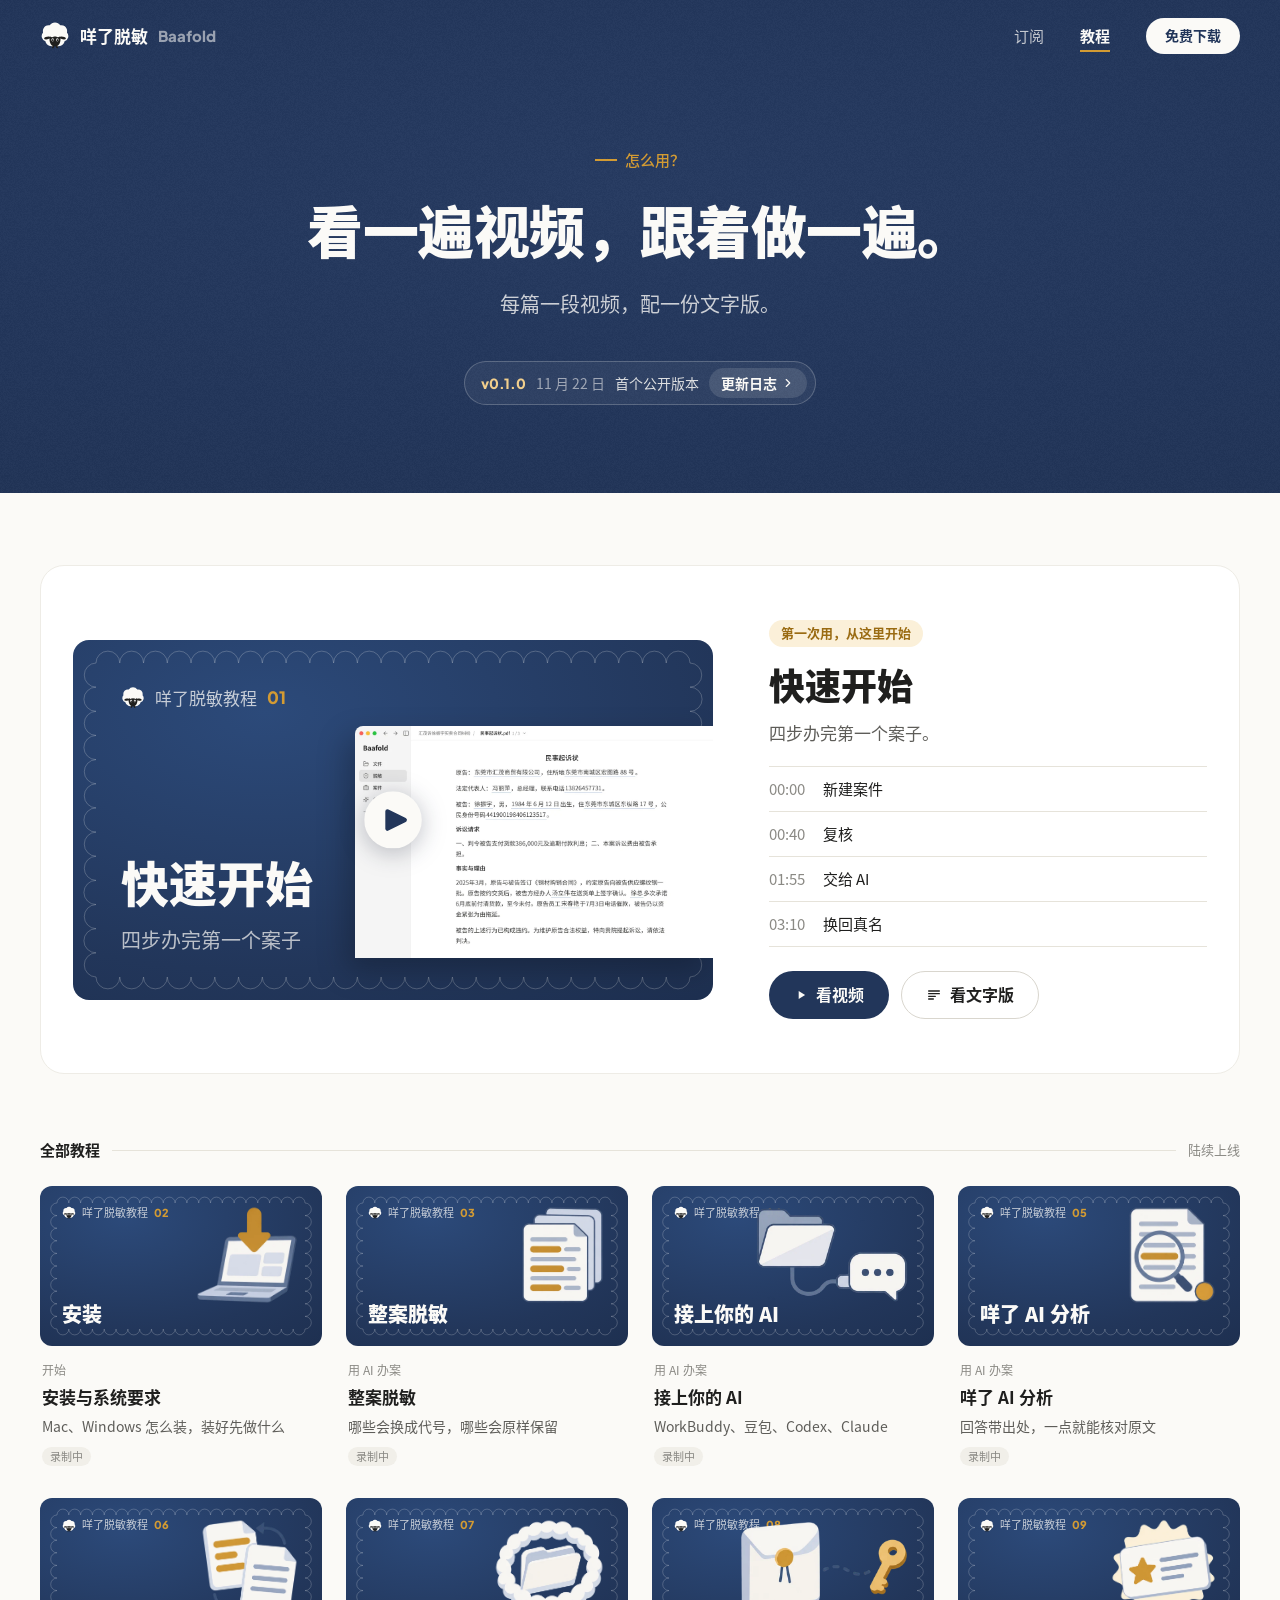
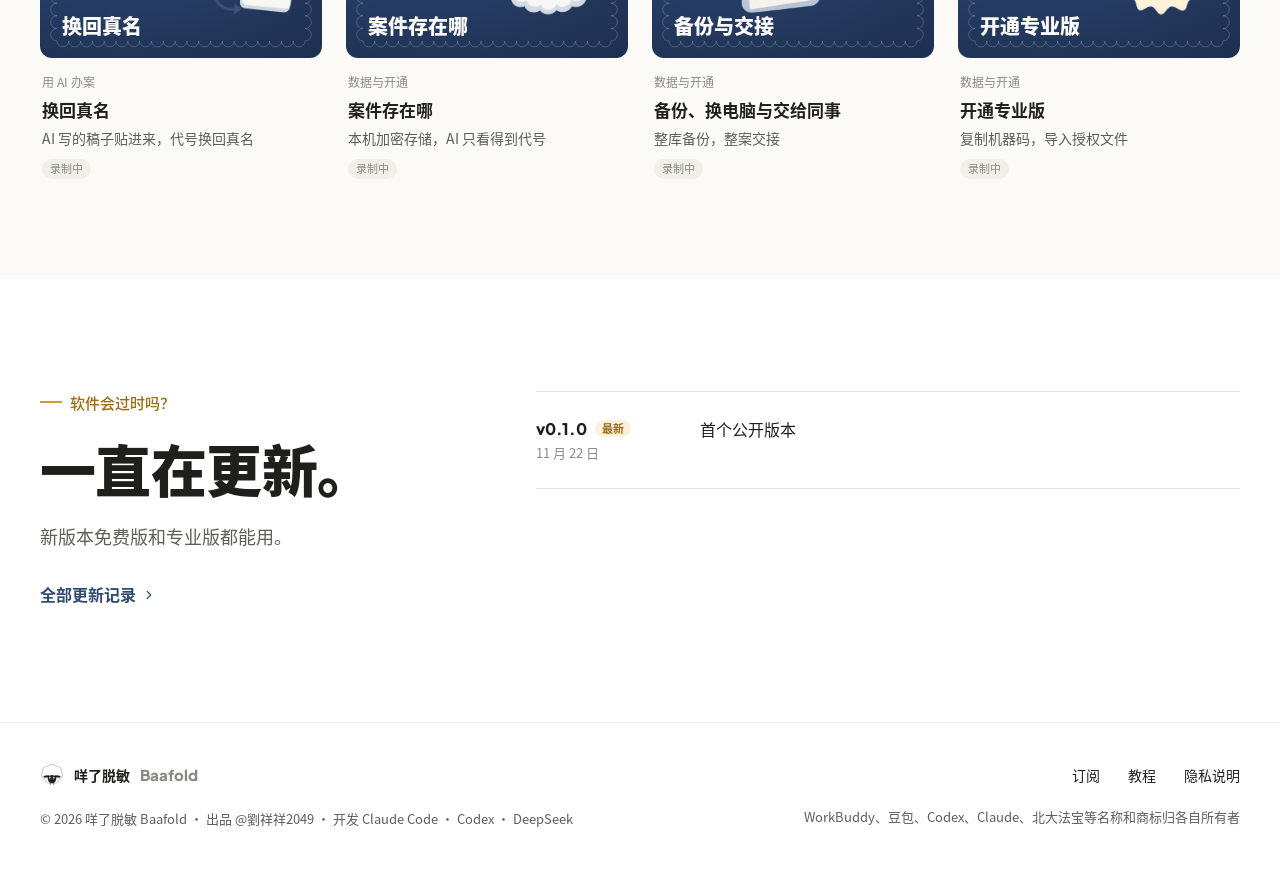
==== commit 87f39352: "发布 v0.1.0（源码 f976697a）" ====
--- a/guide/index.html
+++ b/guide/index.html
@@ -32,10 +32,10 @@
 <header class="topbar is-top" data-topbar data-tone="dark">
   <div class="wrap topbar__in">
     <a class="brand" href="../index.html" aria-label="咩了脱敏首页"><svg xmlns="http://www.w3.org/2000/svg" width="30" height="29" aria-hidden="true" focusable="false" class="brand__sheep brand__sheep--d" viewBox="20 12 200 194"><rect x="99.0" y="168" width="14" height="26" rx="7.0" fill="#1F1F1E"/><rect x="127.0" y="168" width="14" height="26" rx="7.0" fill="#1F1F1E"/><path d="M155.58,40.93 A38.99,38.99 0 0 1 199.94,88.42 A36.78,36.78 0 0 1 184.11,147.64 A41.59,41.59 0 0 1 120.00,174.00 A41.59,41.59 0 0 1 55.89,147.64 A36.78,36.78 0 0 1 40.06,88.42 A38.99,38.99 0 0 1 84.42,40.93 A42.69,42.69 0 0 1 155.58,40.93 Z" fill="#FBFAF7" /><g transform="translate(0 0)"><ellipse cx="68.00" cy="126.00" rx="21.00" ry="9.00" fill="#1F1F1E" transform="rotate(-8 68.00 126.00)" /><ellipse cx="172.00" cy="126.00" rx="21.00" ry="9.00" fill="#1F1F1E" transform="rotate(8 172.00 126.00)" /><path d="M120.00,101.00 C151.08,101.00 157.00,115.76 157.00,132.16 C157.00,151.84 148.08,183.00 120.00,183.00 C91.92,183.00 83.00,151.84 83.00,132.16 C83.00,115.76 88.92,101.00 120.00,101.00 Z" fill="#1F1F1E"/><circle cx="100.00" cy="105.00" r="15.00" fill="#FBFAF7" /><circle cx="120.00" cy="99.00" r="17.00" fill="#FBFAF7" /><circle cx="140.00" cy="105.00" r="15.00" fill="#FBFAF7" /><ellipse cx="104.50" cy="138.00" rx="8.50" ry="11.00" fill="#FFFFFF" transform="rotate(0 104.50 138.00)" /><ellipse cx="105.52" cy="139.98" rx="5.61" ry="7.62" fill="#1F1F1E" transform="rotate(0 105.52 139.98)" /><circle cx="107.56" cy="135.58" r="2.04" fill="#FFFFFF" /><ellipse cx="135.50" cy="138.00" rx="8.50" ry="11.00" fill="#FFFFFF" transform="rotate(0 135.50 138.00)" /><ellipse cx="136.52" cy="139.98" rx="5.61" ry="7.62" fill="#1F1F1E" transform="rotate(0 136.52 139.98)" /><circle cx="138.56" cy="135.58" r="2.04" fill="#FFFFFF" /></g></svg><svg xmlns="http://www.w3.org/2000/svg" width="30" height="29" aria-hidden="true" focusable="false" class="brand__sheep brand__sheep--l" viewBox="20 12 200 194"><rect x="99.0" y="168" width="14" height="26" rx="7.0" fill="#1F1F1E"/><rect x="127.0" y="168" width="14" height="26" rx="7.0" fill="#1F1F1E"/><path d="M155.58,40.93 A38.99,38.99 0 0 1 199.94,88.42 A36.78,36.78 0 0 1 184.11,147.64 A41.59,41.59 0 0 1 120.00,174.00 A41.59,41.59 0 0 1 55.89,147.64 A36.78,36.78 0 0 1 40.06,88.42 A38.99,38.99 0 0 1 84.42,40.93 A42.69,42.69 0 0 1 155.58,40.93 Z" fill="#FFFFFF" stroke="#D8D5CD" stroke-width="12" /><g transform="translate(0 0)"><ellipse cx="68.00" cy="126.00" rx="21.00" ry="9.00" fill="#1F1F1E" transform="rotate(-8 68.00 126.00)" /><ellipse cx="172.00" cy="126.00" rx="21.00" ry="9.00" fill="#1F1F1E" transform="rotate(8 172.00 126.00)" /><path d="M120.00,101.00 C151.08,101.00 157.00,115.76 157.00,132.16 C157.00,151.84 148.08,183.00 120.00,183.00 C91.92,183.00 83.00,151.84 83.00,132.16 C83.00,115.76 88.92,101.00 120.00,101.00 Z" fill="#1F1F1E"/><circle cx="100.00" cy="105.00" r="15.00" fill="#FFFFFF" /><circle cx="120.00" cy="99.00" r="17.00" fill="#FFFFFF" /><circle cx="140.00" cy="105.00" r="15.00" fill="#FFFFFF" /><ellipse cx="104.50" cy="138.00" rx="8.50" ry="11.00" fill="#FFFFFF" transform="rotate(0 104.50 138.00)" /><ellipse cx="105.52" cy="139.98" rx="5.61" ry="7.62" fill="#1F1F1E" transform="rotate(0 105.52 139.98)" /><circle cx="107.56" cy="135.58" r="2.04" fill="#FFFFFF" /><ellipse cx="135.50" cy="138.00" rx="8.50" ry="11.00" fill="#FFFFFF" transform="rotate(0 135.50 138.00)" /><ellipse cx="136.52" cy="139.98" rx="5.61" ry="7.62" fill="#1F1F1E" transform="rotate(0 136.52 139.98)" /><circle cx="138.56" cy="135.58" r="2.04" fill="#FFFFFF" /></g></svg><span class="brand__zh">咩了脱敏</span><span class="brand__en">Baafold</span></a>
-    <nav class="topbar__nav" aria-label="主菜单"><a class="nav-link" href="../pricing.html">订阅</a><a class="nav-link" href="../guide/index.html" aria-current="page">教程</a><a class="btn btn--light btn--sm os os-mac" href="#qr" data-qr aria-haspopup="dialog">免费下载</a><a class="btn btn--light btn--sm os os-win" href="#qr" data-qr aria-haspopup="dialog">免费下载</a><a class="btn btn--light btn--sm os os-any" href="#qr" data-qr aria-haspopup="dialog">免费下载</a></nav>
+    <nav class="topbar__nav" aria-label="主菜单"><a class="nav-link" href="../pricing.html">订阅</a><a class="nav-link" href="../guide/index.html" aria-current="page">教程</a><a class="btn btn--light btn--sm os os-mac" href="#qr" data-qr data-qr-note="安装包先在微信里发给你" aria-haspopup="dialog">免费下载</a><a class="btn btn--light btn--sm os os-win" href="https://www.baafold.com/download/win?v=0.1.0">免费下载</a><a class="btn btn--light btn--sm os os-any" href="#qr" data-qr aria-haspopup="dialog">免费下载</a></nav>
     <button class="menu-btn" type="button" aria-label="打开菜单" aria-expanded="false" aria-controls="m-menu" data-menu><svg class="ico" width="22" height="22" viewBox="0 0 24 24" fill="none" stroke="currentColor" stroke-width="2" stroke-linecap="round" stroke-linejoin="round" aria-hidden="true" focusable="false"><path d="M4 7h16M4 12h16M4 17h16"/></svg></button>
   </div>
-  <nav class="m-menu" id="m-menu" aria-label="主菜单" hidden><a class="nav-link" href="../pricing.html">订阅</a><a class="nav-link" href="../guide/index.html" aria-current="page">教程</a><a class="btn btn--light btn--block os os-mac" href="#qr" data-qr aria-haspopup="dialog"><svg class="ico" width="15" height="15" viewBox="0 0 24 24" fill="currentColor" aria-hidden="true" focusable="false"><path d="M16.4 12.6c0-2.4 2-3.6 2.1-3.7-1.2-1.7-3-1.9-3.6-2-1.5-.2-3 .9-3.8.9-.8 0-2-.9-3.3-.9-1.7 0-3.3 1-4.2 2.5-1.8 3.1-.5 7.7 1.3 10.2.9 1.2 1.9 2.6 3.2 2.6 1.3-.1 1.8-.8 3.3-.8s2 .8 3.3.8c1.4 0 2.3-1.3 3.1-2.5 1-1.4 1.4-2.8 1.4-2.9 0 0-2.7-1-2.8-4.2zM14 5.3c.7-.8 1.2-2 1-3.1-1 0-2.2.7-2.9 1.5-.6.7-1.2 1.9-1 3 1.1.1 2.2-.6 2.9-1.4z"/></svg>免费下载 Mac 版</a><a class="btn btn--light btn--block os os-win" href="#qr" data-qr aria-haspopup="dialog"><svg class="ico" width="14" height="14" viewBox="0 0 24 24" fill="currentColor" aria-hidden="true" focusable="false"><path d="M3 5.5l7.5-1v7H3zM11.5 4.4L21 3v8.5h-9.5zM3 12.5h7.5v7L3 18.5zM11.5 12.5H21V21l-9.5-1.3z"/></svg>免费下载 Windows 版</a><a class="btn btn--light btn--block os os-any" href="#qr" data-qr aria-haspopup="dialog">免费下载</a></nav>
+  <nav class="m-menu" id="m-menu" aria-label="主菜单" hidden><a class="nav-link" href="../pricing.html">订阅</a><a class="nav-link" href="../guide/index.html" aria-current="page">教程</a><a class="btn btn--light btn--block os os-mac" href="#qr" data-qr data-qr-note="安装包先在微信里发给你" aria-haspopup="dialog"><svg class="ico" width="15" height="15" viewBox="0 0 24 24" fill="currentColor" aria-hidden="true" focusable="false"><path d="M16.4 12.6c0-2.4 2-3.6 2.1-3.7-1.2-1.7-3-1.9-3.6-2-1.5-.2-3 .9-3.8.9-.8 0-2-.9-3.3-.9-1.7 0-3.3 1-4.2 2.5-1.8 3.1-.5 7.7 1.3 10.2.9 1.2 1.9 2.6 3.2 2.6 1.3-.1 1.8-.8 3.3-.8s2 .8 3.3.8c1.4 0 2.3-1.3 3.1-2.5 1-1.4 1.4-2.8 1.4-2.9 0 0-2.7-1-2.8-4.2zM14 5.3c.7-.8 1.2-2 1-3.1-1 0-2.2.7-2.9 1.5-.6.7-1.2 1.9-1 3 1.1.1 2.2-.6 2.9-1.4z"/></svg>免费下载 Mac 版</a><a class="btn btn--light btn--block os os-win" href="https://www.baafold.com/download/win?v=0.1.0"><svg class="ico" width="14" height="14" viewBox="0 0 24 24" fill="currentColor" aria-hidden="true" focusable="false"><path d="M3 5.5l7.5-1v7H3zM11.5 4.4L21 3v8.5h-9.5zM3 12.5h7.5v7L3 18.5zM11.5 12.5H21V21l-9.5-1.3z"/></svg>免费下载 Windows 版</a><a class="btn btn--light btn--block os os-any" href="#qr" data-qr aria-haspopup="dialog">免费下载</a></nav>
 </header>
 <main id="main">
 <section class="g-hero ink" aria-labelledby="g1">
@@ -43,7 +43,7 @@
     <p class="q">怎么用？</p>
     <h1 class="h2" id="g1">看一遍视频，<br class="m-br">跟着做一遍。</h1>
     <p class="lead lead--dark">每篇一段视频，配一份文字版。</p>
-    <a class="pill-log" href="../guide/changelog.html"><b class="pill-log__ver">v0.1.0</b><span class="pill-log__text">首个公开版本</span><span class="pill-log__go">更新日志<svg class="ico" width="14" height="14" viewBox="0 0 24 24" fill="none" stroke="currentColor" stroke-width="2" stroke-linecap="round" stroke-linejoin="round" aria-hidden="true" focusable="false"><path d="M9 6l6 6-6 6"/></svg></span></a>
+    <a class="pill-log" href="../guide/changelog.html"><b class="pill-log__ver">v0.1.0</b><span class="pill-log__date">11 月 22 日</span><span class="pill-log__text">首个公开版本</span><span class="pill-log__go">更新日志<svg class="ico" width="14" height="14" viewBox="0 0 24 24" fill="none" stroke="currentColor" stroke-width="2" stroke-linecap="round" stroke-linejoin="round" aria-hidden="true" focusable="false"><path d="M9 6l6 6-6 6"/></svg></span></a>
   </div>
 </section>
 
@@ -73,7 +73,7 @@
       <p class="lead">新版本免费版和专业版都能用。</p>
       <a class="text-link text-link--strong pc-only" href="changelog.html">全部更新记录<svg class="ico" width="14" height="14" viewBox="0 0 24 24" fill="none" stroke="currentColor" stroke-width="2" stroke-linecap="round" stroke-linejoin="round" aria-hidden="true" focusable="false"><path d="M9 6l6 6-6 6"/></svg></a>
     </div>
-    <div class="g-log__list"><ul class="log"><li class="log__row"><div class="log__ver"><b>v0.1.0</b><span class="tag-new">最新</span></div><p class="log__text">首个公开版本</p></li></ul></div>
+    <div class="g-log__list"><ul class="log"><li class="log__row"><div class="log__ver"><b>v0.1.0</b><span class="tag-new">最新</span><span class="log__date">11 月 22 日</span></div><p class="log__text">首个公开版本</p></li></ul></div>
     <a class="text-link text-link--strong m-only g-log__all" href="changelog.html">全部更新记录<svg class="ico" width="14" height="14" viewBox="0 0 24 24" fill="none" stroke="currentColor" stroke-width="2" stroke-linecap="round" stroke-linejoin="round" aria-hidden="true" focusable="false"><path d="M9 6l6 6-6 6"/></svg></a>
   </div>
 </section>
@@ -94,7 +94,7 @@
   <button class="close-x" type="button" aria-label="关闭" data-close><svg class="ico" width="18" height="18" viewBox="0 0 24 24" fill="none" stroke="currentColor" stroke-width="2" stroke-linecap="round" stroke-linejoin="round" aria-hidden="true" focusable="false"><path d="M6 6l12 12M18 6L6 18"/></svg></button>
   <img src="../assets/img/wechat-qr.png" alt="微信好友二维码" width="200" height="200">
   <p class="qr__title" id="qr-title">微信扫一扫，加我为好友</p>
-  <p class="qr__note" data-qr-note>安装包先在微信里发给你</p>
+  <p class="qr__note" data-qr-note>手机上装不了，请在电脑上打开官网下载；有问题直接在微信里问</p>
 </dialog>
 <script src="../assets/site.js" defer></script>
 </body>
--- a/assets/site.css
+++ b/assets/site.css
@@ -339,7 +339,8 @@
 .demo__stage::before { left: 0; background: linear-gradient(90deg, #22365A, rgba(41, 70, 111, 0)); opacity: .35; }
 .demo__stage::after { right: 0; background: linear-gradient(270deg, #22365A, rgba(41, 70, 111, 0)); opacity: .35; }
 .demo__video { position: absolute; inset: 0; margin: auto; height: 100%; width: auto; aspect-ratio: var(--ratio); object-fit: cover; }
-.demo__sound { position: absolute; z-index: 3; left: 50%; bottom: 72px; transform: translateX(-50%); display: inline-flex; align-items: center; gap: 6px; padding: 8px 14px; border-radius: 999px; background: rgba(10, 16, 30, .6); color: var(--paper); font-size: 13px; font-weight: 700; }
+/* 「点一下出声」在右上角：正片字幕在画面下方，放底部居中会压住字幕 */
+.demo__sound { position: absolute; z-index: 3; top: 16px; right: 16px; display: inline-flex; align-items: center; gap: 6px; padding: 8px 14px; border-radius: 999px; background: rgba(10, 16, 30, .6); color: var(--paper); font-size: 13px; font-weight: 700; }
 .vc { position: absolute; z-index: 2; left: 0; right: 0; bottom: 0; display: flex; align-items: center; gap: 12px; padding: 18px 16px 14px; background: linear-gradient(0deg, rgba(10, 16, 30, .55), rgba(10, 16, 30, 0)); color: var(--paper); font-size: 13px; }
 .vc__btn { display: inline-flex; align-items: center; justify-content: center; width: 32px; height: 32px; border-radius: 8px; flex: none; transition: background-color var(--dur-fast) var(--ease-out); }
 @media (hover: hover) { .vc__btn:hover { background: rgba(251, 250, 247, .14); } }
@@ -867,9 +868,10 @@
   .demo__box { width: 100%; min-height: 100%; border-radius: 0; background: #121B2E; color: var(--paper); box-shadow: none; }
   .demo__top { display: flex; justify-content: space-between; align-items: center; height: 56px; padding: 0 20px; font-size: 15px; }
   .demo__top span { font-size: 13px; color: rgba(251, 250, 247, .55); }
-  .demo__stage { aspect-ratio: 1 / 1; }
+  .demo__stage { aspect-ratio: var(--ratio, 16 / 9); }
   .demo__stage::before, .demo__stage::after { display: none; }
   .demo__video { width: 100%; height: 100%; }
+  .demo__sound { top: 12px; right: 12px; }
   .demo__text { display: block; padding: 24px 20px 32px; }
   .demo__lab { position: static; color: rgba(251, 250, 247, .6); }
   .demo__steps li { padding: 14px 0; border-bottom: 1px solid rgba(251, 250, 247, .1); gap: 2px; }
